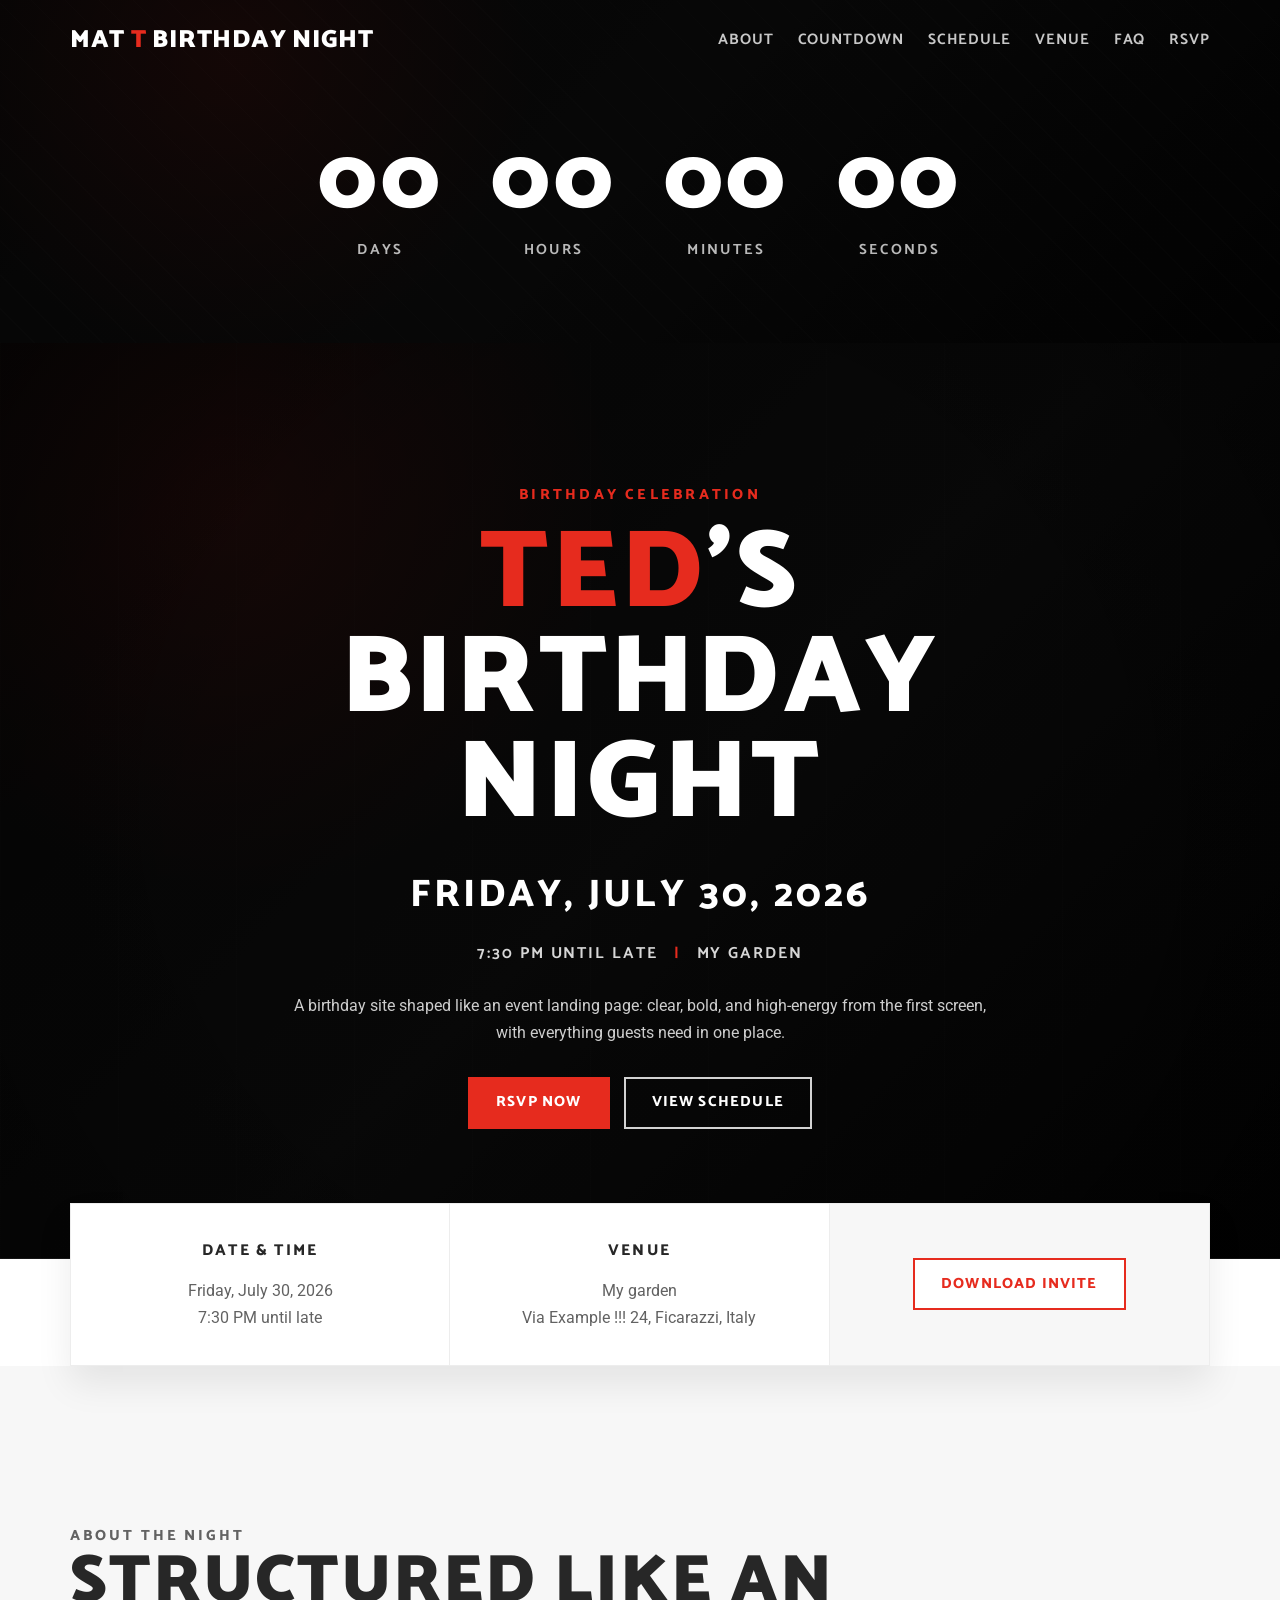
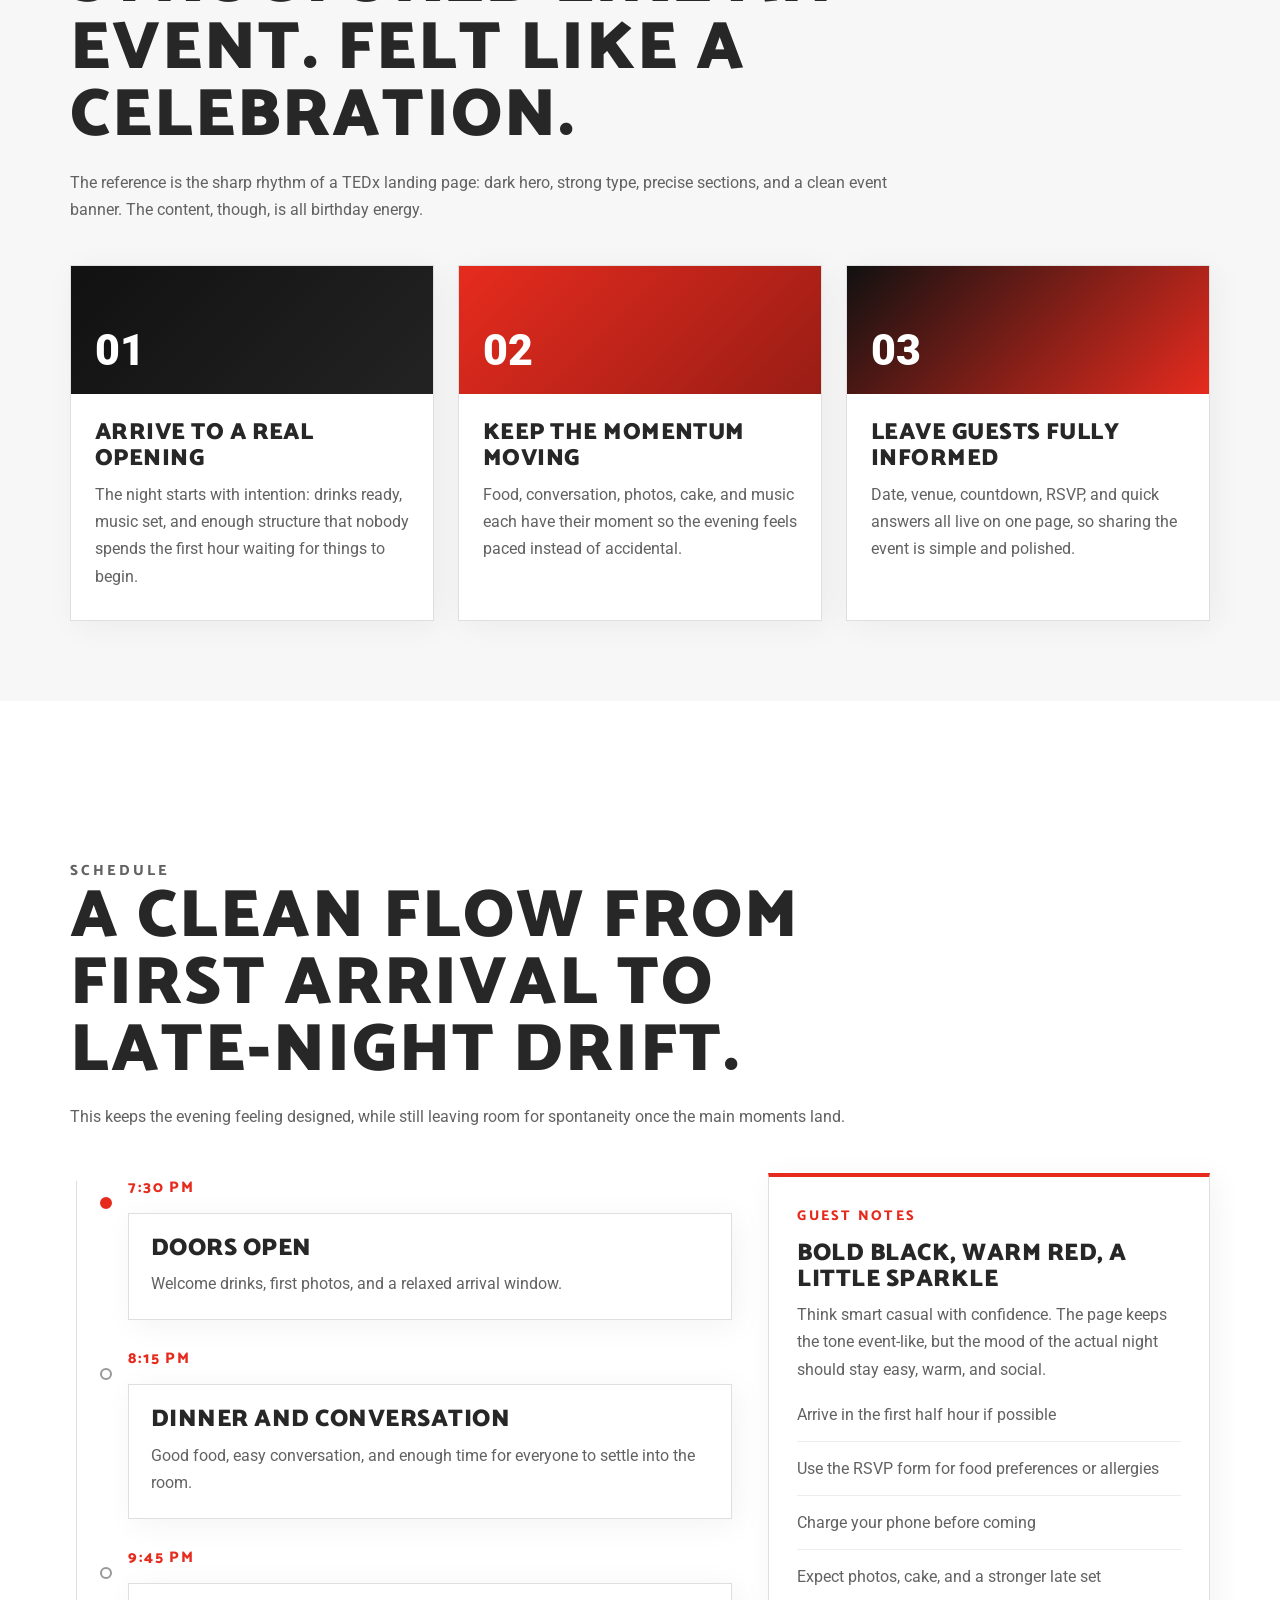
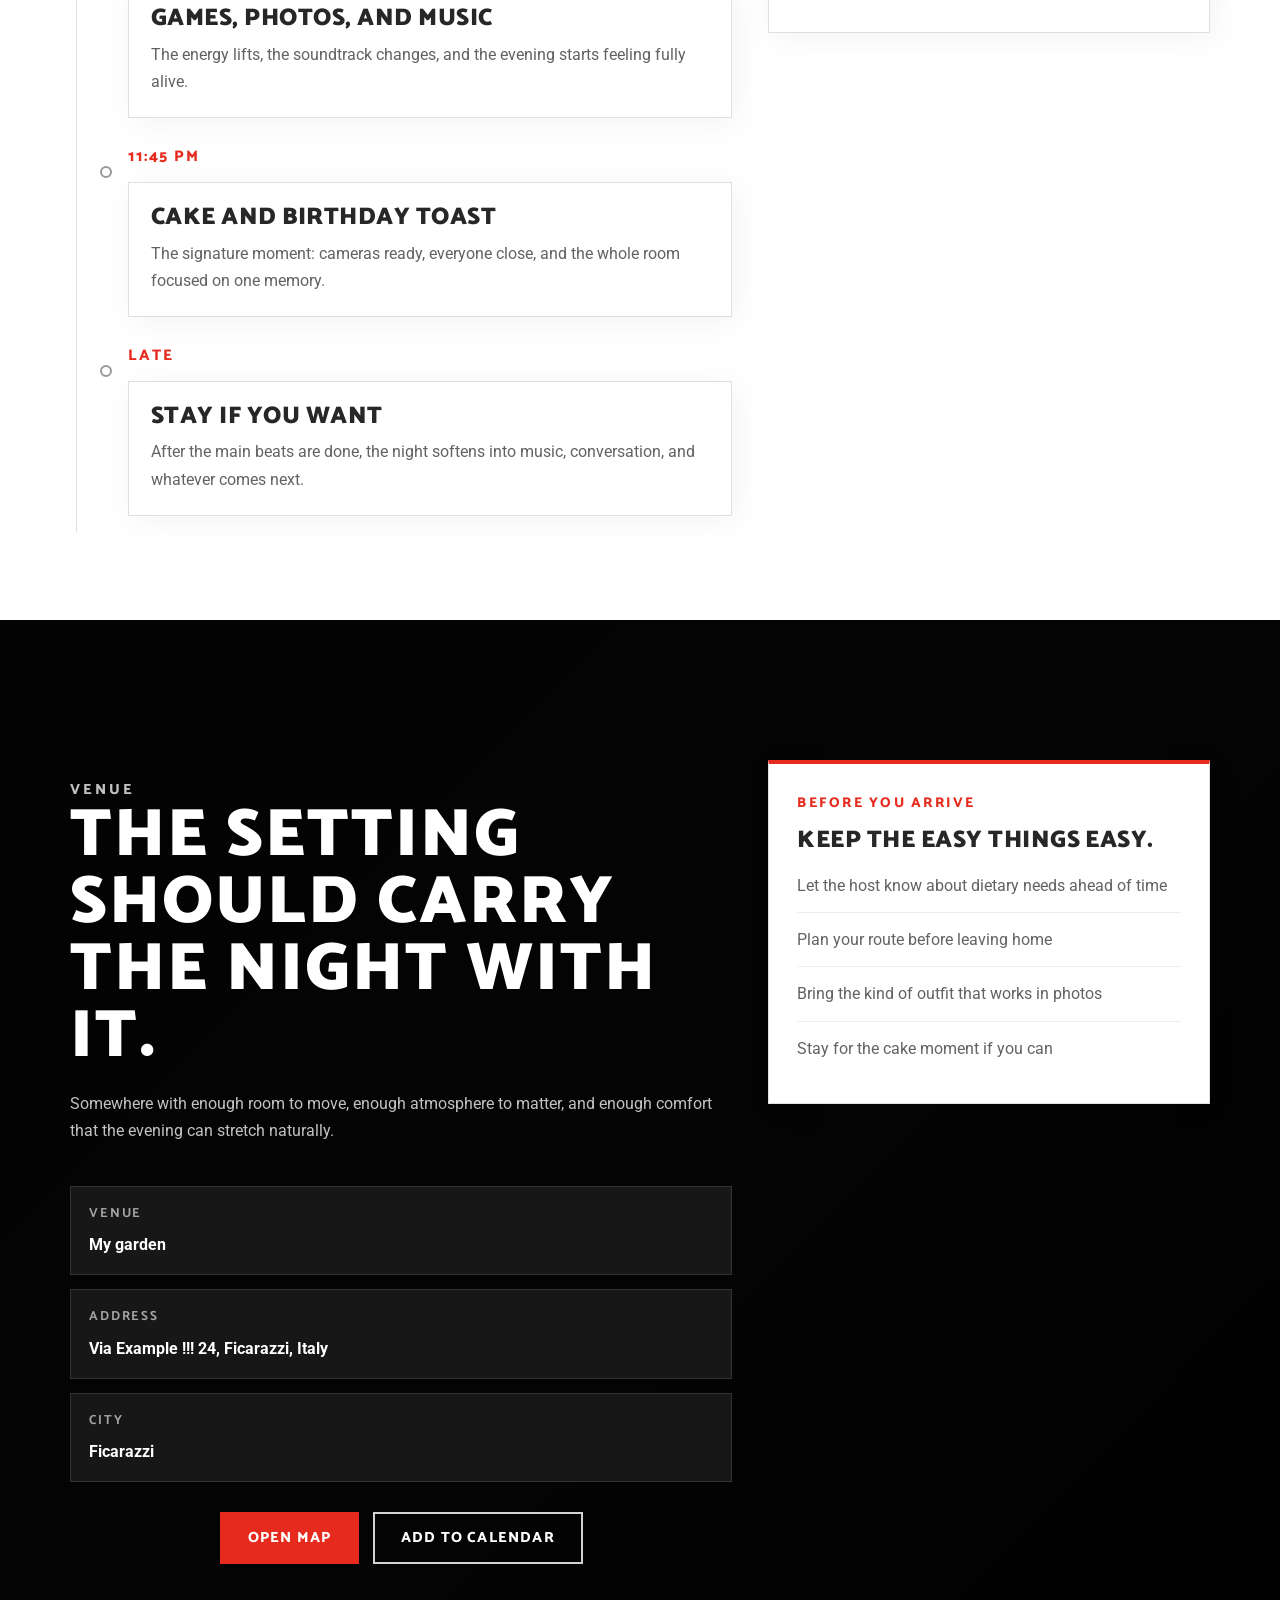
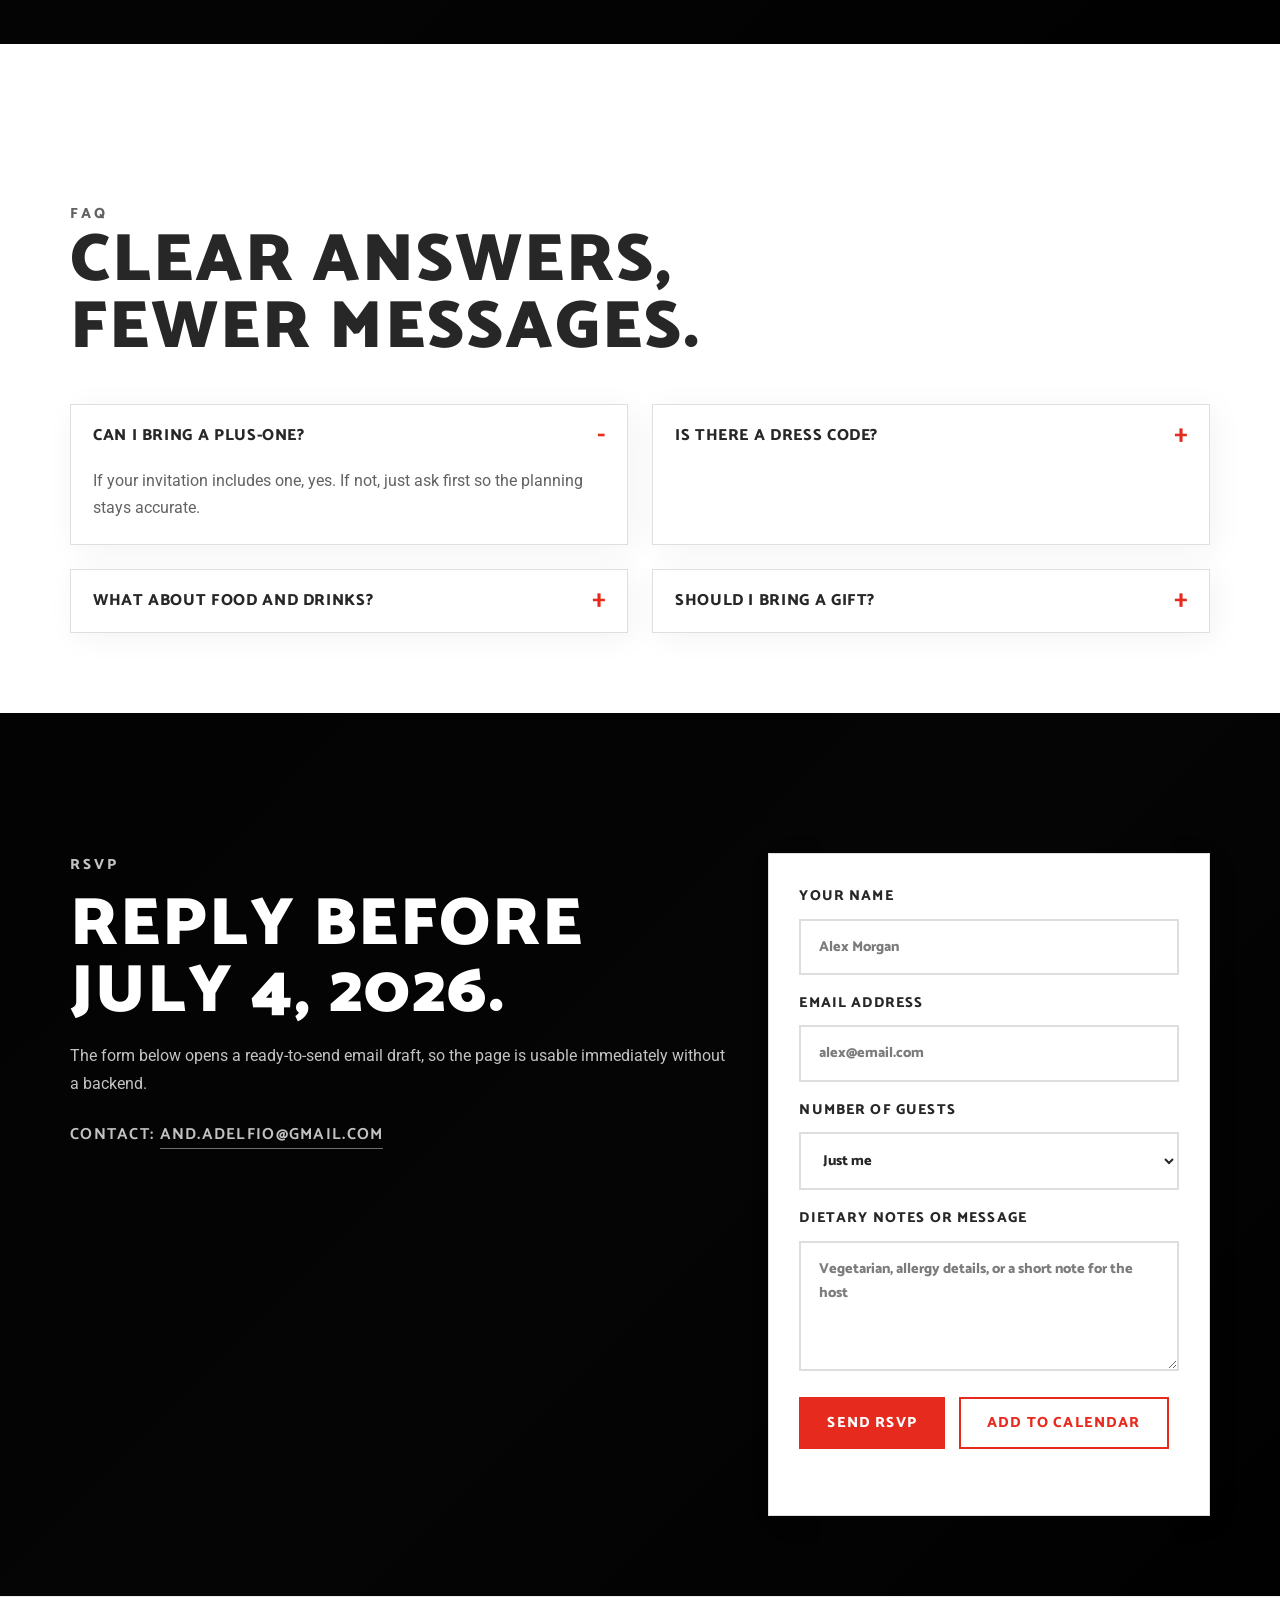
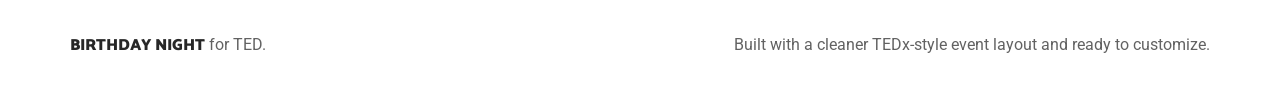
==== index.html @ 17749391 "first commit" ====
<!DOCTYPE html>
<html lang="en">
  <head>
    <meta charset="UTF-8" />
    <meta name="viewport" content="width=device-width, initial-scale=1.0" />
    <title>Birthday Night</title>
    <script>
      document.documentElement.classList.add("has-js");
    </script>
    <link rel="preconnect" href="https://fonts.googleapis.com" />
    <link rel="preconnect" href="https://fonts.gstatic.com" crossorigin />
    <link
      href="https://fonts.googleapis.com/css2?family=Roboto:wght@300;400;500;700&amp;family=Catamaran:wght@400;700;800;900&amp;display=swap"
      rel="stylesheet"
    />
    <link rel="stylesheet" href="styles.css" />
  </head>
  <body>
    <header class="site-header">
      <div class="container nav-shell">
        <a class="brand" href="#top" aria-label="Go to top">
          <span class="brand-wordmark">
            MAT
            <span class="brand-accent" data-host-initial>TED</span>
            <span data-event-name>Birthday</span>
          </span>
        </a>

        <button
          class="nav-toggle"
          type="button"
          aria-expanded="false"
          aria-controls="site-nav"
          aria-label="Toggle navigation"
        >
          <span></span>
          <span></span>
          <span></span>
        </button>

        <nav class="site-nav" id="site-nav">
          <a href="#story">About</a>
          <a href="#countdown">Countdown</a>
          <a href="#schedule">Schedule</a>
          <a href="#venue">Venue</a>
          <a href="#faq">FAQ</a>
          <a href="#rsvp">RSVP</a>
        </nav>
      </div>
    </header>

    <main id="top">

      <section class="countdown-section" id="countdown">
        <div class="container countdown-inner">
          <div class="countdown-grid reveal" aria-label="Time until the event">
            <div class="count-segment">
              <span id="days">00</span>
              <small>Days</small>
            </div>
            <div class="count-segment">
              <span id="hours">00</span>
              <small>Hours</small>
            </div>
            <div class="count-segment">
              <span id="minutes">00</span>
              <small>Minutes</small>
            </div>
            <div class="count-segment">
              <span id="seconds">00</span>
              <small>Seconds</small>
            </div>
          </div>
          <!-- <div class="section-heading section-heading-center reveal">
            <p class="section-kicker">Countdown</p>
            <h2>The night gets closer every second.</h2>
            <p>
              Save it, plan it, and show up ready for the strongest moment of
              the summer.
            </p>
          </div> -->

        </div>
      </section>

      <section class="hero">
        <div class="container hero-inner">
          <div class="hero-copy reveal">
            <p class="hero-kicker">Birthday Celebration</p>
            <h1>
              <span class="hero-accent" data-host-name>Matteo</span>'s
              <span data-event-name>Birthday Night</span>
            </h1>
            <p class="hero-date" data-display-date>Saturday, July 30, 2026</p>
            <p class="hero-venue">
              <span data-display-time>7:30 PM until late</span>
              <span class="hero-separator">|</span>
              <span data-venue-name>Ficarazzi</span>
            </p>
            <p class="hero-lead">
              A birthday site shaped like an event landing page: clear, bold,
              and high-energy from the first screen, with everything guests need
              in one place.
            </p>

            <div class="hero-actions">
              <a class="button button-primary" href="#rsvp">RSVP now</a>
              <a class="button button-dark-outline" href="#schedule">
                View schedule
              </a>
            </div>
          </div>
        </div>
      </section>

      <section class="event-banner">
        <div class="container event-banner-grid">
          <article class="banner-block reveal">
            <span class="banner-label">Date &amp; Time</span>
            <p>
              <span data-display-date>Friday, July 30, 2026</span><br />
              <span data-display-time>7:30 PM until late</span>
            </p>
          </article>

          <article class="banner-block reveal">
            <span class="banner-label">Venue</span>
            <p>
              <span data-venue-name>Ficarazzi</span><br />
              <span data-address>Via Example 24, Rome, Italy</span>
            </p>
          </article>

          <div class="banner-block banner-action reveal">
            <button class="button button-outline" type="button" data-download-ics>
              Download invite
            </button>
          </div>
        </div>
      </section>

      <section class="section section-light" id="story">
        <div class="container">
          <div class="section-heading reveal">
            <p class="section-kicker">About the night</p>
            <h2>Structured like an event. Felt like a celebration.</h2>
            <p>
              The reference is the sharp rhythm of a TEDx landing page: dark
              hero, strong type, precise sections, and a clean event banner. The
              content, though, is all birthday energy.
            </p>
          </div>

          <div class="feature-grid">
            <article class="feature-box reveal">
              <div class="feature-top">
                <span>01</span>
              </div>
              <div class="feature-body">
                <h3>Arrive to a real opening</h3>
                <p>
                  The night starts with intention: drinks ready, music set, and
                  enough structure that nobody spends the first hour waiting for
                  things to begin.
                </p>
              </div>
            </article>

            <article class="feature-box reveal">
              <div class="feature-top">
                <span>02</span>
              </div>
              <div class="feature-body">
                <h3>Keep the momentum moving</h3>
                <p>
                  Food, conversation, photos, cake, and music each have their
                  moment so the evening feels paced instead of accidental.
                </p>
              </div>
            </article>

            <article class="feature-box reveal">
              <div class="feature-top">
                <span>03</span>
              </div>
              <div class="feature-body">
                <h3>Leave guests fully informed</h3>
                <p>
                  Date, venue, countdown, RSVP, and quick answers all live on
                  one page, so sharing the event is simple and polished.
                </p>
              </div>
            </article>
          </div>
        </div>
      </section>

      <section class="section section-white" id="schedule">
        <div class="container">
          <div class="section-heading reveal">
            <p class="section-kicker">Schedule</p>
            <h2>A clean flow from first arrival to late-night drift.</h2>
            <p>
              This keeps the evening feeling designed, while still leaving room
              for spontaneity once the main moments land.
            </p>
          </div>

          <div class="schedule-layout">
            <div class="timeline">
              <article class="timeline-item reveal highlight">
                <span class="timeline-time">7:30 PM</span>
                <div class="timeline-content">
                  <h3>Doors open</h3>
                  <p>Welcome drinks, first photos, and a relaxed arrival window.</p>
                </div>
              </article>

              <article class="timeline-item reveal">
                <span class="timeline-time">8:15 PM</span>
                <div class="timeline-content">
                  <h3>Dinner and conversation</h3>
                  <p>
                    Good food, easy conversation, and enough time for everyone
                    to settle into the room.
                  </p>
                </div>
              </article>

              <article class="timeline-item reveal">
                <span class="timeline-time">9:45 PM</span>
                <div class="timeline-content">
                  <h3>Games, photos, and music</h3>
                  <p>
                    The energy lifts, the soundtrack changes, and the evening
                    starts feeling fully alive.
                  </p>
                </div>
              </article>

              <article class="timeline-item reveal">
                <span class="timeline-time">11:45 PM</span>
                <div class="timeline-content">
                  <h3>Cake and birthday toast</h3>
                  <p>
                    The signature moment: cameras ready, everyone close, and the
                    whole room focused on one memory.
                  </p>
                </div>
              </article>

              <article class="timeline-item reveal">
                <span class="timeline-time">Late</span>
                <div class="timeline-content">
                  <h3>Stay if you want</h3>
                  <p>
                    After the main beats are done, the night softens into music,
                    conversation, and whatever comes next.
                  </p>
                </div>
              </article>
            </div>

            <aside class="side-panel reveal">
              <span class="side-label">Guest notes</span>
              <h3 data-theme-label>Bold black, warm red, a little sparkle</h3>
              <p>
                Think smart casual with confidence. The page keeps the tone
                event-like, but the mood of the actual night should stay easy,
                warm, and social.
              </p>
              <ul class="list-check">
                <li>Arrive in the first half hour if possible</li>
                <li>Use the RSVP form for food preferences or allergies</li>
                <li>Charge your phone before coming</li>
                <li>Expect photos, cake, and a stronger late set</li>
              </ul>
            </aside>
          </div>
        </div>
      </section>

      <section class="section venue-section" id="venue">
        <div class="container venue-layout">
          <div class="venue-copy reveal">
            <div class="section-heading">
              <p class="section-kicker">Venue</p>
              <h2>The setting should carry the night with it.</h2>
              <p>
                Somewhere with enough room to move, enough atmosphere to matter,
                and enough comfort that the evening can stretch naturally.
              </p>
            </div>

            <div class="venue-meta">
              <article>
                <span>Venue</span>
                <strong data-venue-name>The Loft Garden</strong>
              </article>
              <article>
                <span>Address</span>
                <strong data-address>Via Example 24, Rome, Italy</strong>
              </article>
              <article>
                <span>City</span>
                <strong data-city-label>Rome</strong>
              </article>
            </div>

            <div class="hero-actions">
              <a class="button button-primary" href="#" data-map-link>Open map</a>
              <button class="button button-dark-outline" type="button" data-download-ics>
                Add to calendar
              </button>
            </div>
          </div>

          <aside class="venue-panel reveal">
            <span class="side-label">Before you arrive</span>
            <h3>Keep the easy things easy.</h3>
            <ul class="list-check">
              <li>Let the host know about dietary needs ahead of time</li>
              <li>Plan your route before leaving home</li>
              <li>Bring the kind of outfit that works in photos</li>
              <li>Stay for the cake moment if you can</li>
            </ul>
          </aside>
        </div>
      </section>

      <section class="section section-white" id="faq">
        <div class="container">
          <div class="section-heading reveal">
            <p class="section-kicker">FAQ</p>
            <h2>Clear answers, fewer messages.</h2>
          </div>

          <div class="faq-grid">
            <details class="faq-card reveal" open>
              <summary>Can I bring a plus-one?</summary>
              <p>
                If your invitation includes one, yes. If not, just ask first so
                the planning stays accurate.
              </p>
            </details>

            <details class="faq-card reveal">
              <summary>Is there a dress code?</summary>
              <p>
                Smart casual with some intent. Black, red, metallic details, or
                anything clean and party-ready fits the mood.
              </p>
            </details>

            <details class="faq-card reveal">
              <summary>What about food and drinks?</summary>
              <p>
                There will be food, drinks, and non-alcoholic options. Use the
                RSVP note field for allergies or preferences.
              </p>
            </details>

            <details class="faq-card reveal">
              <summary>Should I bring a gift?</summary>
              <p>
                Presence matters more than presents. If you want to bring
                something, keep it thoughtful and simple.
              </p>
            </details>
          </div>
        </div>
      </section>

      <section class="rsvp-section" id="rsvp">
        <div class="container rsvp-layout">
          <div class="rsvp-copy reveal">
            <p class="section-kicker">RSVP</p>
            <h2>Reply before <span data-rsvp-deadline>July 4, 2026</span>.</h2>
            <p>
              The form below opens a ready-to-send email draft, so the page is
              usable immediately without a backend.
            </p>
            <p class="rsvp-contact">
              Contact:
              <a href="#" data-contact-link data-contact-email>and.adelfio@gmail.com</a>
            </p>
          </div>

          <form class="rsvp-form reveal" id="rsvp-form">
            <label>
              Your name
              <input type="text" name="name" placeholder="Alex Morgan" required />
            </label>

            <label>
              Email address
              <input
                type="email"
                name="email"
                placeholder="alex@email.com"
                required
              />
            </label>

            <label>
              Number of guests
              <select name="guests" required>
                <option value="1">Just me</option>
                <option value="2">Me + 1</option>
                <option value="3">Me + 2</option>
              </select>
            </label>

            <label>
              Dietary notes or message
              <textarea
                name="notes"
                rows="4"
                placeholder="Vegetarian, allergy details, or a short note for the host"
              ></textarea>
            </label>

            <div class="form-actions">
              <button class="button button-primary" type="submit">
                Send RSVP
              </button>
              <button class="button button-outline" type="button" data-download-ics>
                Add to calendar
              </button>
            </div>

            <p class="form-status" id="form-status" aria-live="polite"></p>
          </form>
        </div>
      </section>
    </main>

    <footer class="site-footer">
      <div class="container footer-inner">
        <p>
          <strong data-event-name>Birthday Night</strong> for
          <span data-host-name>Matteo</span>.
        </p>
        <p>Built with a cleaner TEDx-style event layout and ready to customize.</p>
      </div>
    </footer>

    <script src="script.js"></script>
  </body>
</html>
---- styles.css ----
:root {
  --accent: #e62b1e;
  --black: #0f0f0f;
  --black-soft: #1b1b1b;
  --white: #ffffff;
  --off-white: #f7f7f7;
  --text: #272727;
  --muted: #626262;
  --border: #dfdfdf;
  --shadow: 5px 5px 30px rgba(0, 0, 0, 0.05);
  --container: min(1140px, calc(100vw - 32px));
  --hero-bg-image: none;
  --hero-bg-position: center center;
  --countdown-bg-image: none;
  --countdown-bg-position: center center;
  --venue-bg-image: none;
  --venue-bg-position: center center;
}

*,
*::before,
*::after {
  box-sizing: border-box;
}

html {
  scroll-behavior: smooth;
}

body {
  margin: 0;
  min-height: 100vh;
  color: var(--text);
  font-family: "Roboto", sans-serif;
  font-size: 16px;
  line-height: 1.7;
  background: var(--white);
}

body.nav-open {
  overflow: hidden;
}

a {
  color: inherit;
  text-decoration: none;
}

button,
input,
select,
textarea {
  font: inherit;
}

img {
  display: block;
  max-width: 100%;
}

.container {
  width: var(--container);
  margin: 0 auto;
}

.site-header {
  position: fixed;
  top: 0;
  left: 0;
  width: 100%;
  z-index: 30;
  transition:
    background-color 180ms ease,
    border-color 180ms ease;
  border-bottom: 1px solid transparent;
}

.site-header.is-scrolled {
  background: rgba(0, 0, 0, 0.94);
  border-bottom-color: rgba(255, 255, 255, 0.12);
}

.nav-shell {
  display: flex;
  align-items: center;
  justify-content: space-between;
  min-height: 80px;
  gap: 24px;
}

.brand {
  display: inline-flex;
  flex-direction: column;
  gap: 2px;
}

.brand-wordmark,
.site-nav a,
.hero-kicker,
.hero-date,
.hero-venue,
.button,
.section-kicker,
.section-heading h2,
.feature-body h3,
.timeline-time,
.timeline-content h3,
.side-label,
.side-panel h3,
.venue-panel h3,
.faq-card summary,
.rsvp-copy h2,
.rsvp-form label,
.footer-inner strong {
  font-family: "Catamaran", sans-serif;
}

.brand-wordmark {
  color: var(--white);
  font-size: 1.55rem;
  font-weight: 900;
  letter-spacing: 0.03em;
  line-height: 1;
  text-transform: uppercase;
}

.brand-accent {
  color: var(--accent);
}

.brand small {
  color: rgba(255, 255, 255, 0.72);
  font-size: 0.8rem;
  letter-spacing: 0.2em;
  text-transform: uppercase;
}

.site-nav {
  display: flex;
  align-items: center;
  gap: 24px;
}

.site-nav a {
  color: rgba(255, 255, 255, 0.78);
  font-size: 0.95rem;
  font-weight: 700;
  letter-spacing: 0.06em;
  text-transform: uppercase;
  transition: color 180ms ease;
}

.site-nav a:hover,
.site-nav a:focus-visible {
  color: var(--white);
}

.nav-toggle {
  display: none;
  width: 46px;
  height: 46px;
  padding: 0;
  border: 1px solid rgba(255, 255, 255, 0.28);
  background: transparent;
  cursor: pointer;
}

.nav-toggle span {
  display: block;
  width: 20px;
  height: 2px;
  margin: 4px auto;
  background: var(--white);
  transition:
    transform 180ms ease,
    opacity 180ms ease;
}

.hero {
  position: relative;
  min-height: 100vh;
  display: flex;
  align-items: center;
  overflow: hidden;
  padding: 140px 0 130px;
  color: var(--white);
  background-image:
    linear-gradient(rgba(0, 0, 0, 0.72), rgba(0, 0, 0, 0.72)),
    var(--hero-bg-image),
    radial-gradient(circle at 18% 18%, rgba(230, 43, 30, 0.26), transparent 30%),
    linear-gradient(135deg, #0f0f0f 0%, #1b1b1b 52%, #050505 100%);
  background-position:
    center center,
    var(--hero-bg-position),
    center center,
    center center;
  background-repeat: no-repeat;
  background-size: cover, cover, auto, auto;
}

.hero::before {
  content: "";
  position: absolute;
  inset: 0;
  background-image:
    repeating-linear-gradient(
      90deg,
      rgba(255, 255, 255, 0.05) 0,
      rgba(255, 255, 255, 0.05) 1px,
      transparent 1px,
      transparent 118px
    );
  opacity: 0.12;
}

.hero::after {
  content: "";
  position: absolute;
  inset: 0;
  background: radial-gradient(circle at center, transparent 0%, transparent 52%, rgba(0, 0, 0, 0.34) 100%);
}

.hero-inner {
  position: relative;
  z-index: 1;
  width: 100%;
}

.hero-copy {
  max-width: 860px;
  margin: 0 auto;
  text-align: center;
}

.hero-kicker {
  margin: 0 0 16px;
  color: var(--accent);
  font-size: 0.92rem;
  font-weight: 800;
  letter-spacing: 0.22em;
  text-transform: uppercase;
}

.hero-copy h1 {
  margin: 0;
  font-family: "Catamaran", sans-serif;
  font-size: clamp(3.8rem, 11vw, 6.9rem);
  font-weight: 900;
  letter-spacing: 0.03em;
  line-height: 0.95;
  text-transform: uppercase;
}

.hero-accent {
  color: var(--accent);
}

.hero-date {
  margin: 24px 0 0;
  color: var(--white);
  font-size: clamp(1.65rem, 4vw, 2.4rem);
  font-weight: 800;
  letter-spacing: 0.08em;
  text-transform: uppercase;
}

.hero-venue {
  margin: 12px 0 0;
  color: rgba(255, 255, 255, 0.84);
  font-size: 1rem;
  font-weight: 700;
  letter-spacing: 0.12em;
  text-transform: uppercase;
}

.hero-separator {
  display: inline-block;
  margin: 0 10px;
  color: var(--accent);
}

.hero-lead {
  max-width: 720px;
  margin: 24px auto 0;
  color: rgba(255, 255, 255, 0.8);
  font-size: 1.02rem;
}

.hero-actions,
.form-actions {
  display: flex;
  flex-wrap: wrap;
  gap: 14px;
  margin-top: 30px;
}

.hero-actions {
  justify-content: center;
}

.button {
  display: inline-flex;
  align-items: center;
  justify-content: center;
  min-height: 52px;
  padding: 0 26px;
  border: 2px solid transparent;
  border-radius: 0;
  font-size: 0.92rem;
  font-weight: 800;
  letter-spacing: 0.08em;
  text-transform: uppercase;
  transition:
    background-color 180ms ease,
    border-color 180ms ease,
    color 180ms ease,
    transform 180ms ease;
  cursor: pointer;
}

.button:hover,
.button:focus-visible {
  transform: translateY(-2px);
}

.button-primary {
  background: var(--accent);
  border-color: var(--accent);
  color: var(--white);
}

.button-primary:hover,
.button-primary:focus-visible {
  background: #c62218;
  border-color: #c62218;
}

.button-outline {
  background: var(--white);
  border-color: var(--accent);
  color: var(--accent);
}

.button-outline:hover,
.button-outline:focus-visible {
  background: var(--accent);
  color: var(--white);
}

.button-dark-outline {
  background: transparent;
  border-color: rgba(255, 255, 255, 0.82);
  color: var(--white);
}

.button-dark-outline:hover,
.button-dark-outline:focus-visible {
  background: var(--white);
  border-color: var(--white);
  color: var(--black);
}

.hero-meta {
  display: flex;
  justify-content: center;
  flex-wrap: wrap;
  gap: 12px;
  margin-top: 24px;
}

.hero-meta span {
  padding: 10px 16px;
  border: 1px solid rgba(255, 255, 255, 0.22);
  background: #111111;
  color: rgba(255, 255, 255, 0.84);
  font-family: "Catamaran", sans-serif;
  font-size: 0.88rem;
  font-weight: 700;
  letter-spacing: 0.08em;
  text-transform: uppercase;
}

.event-banner {
  position: relative;
  z-index: 2;
  margin-top: -56px;
}

.event-banner-grid {
  display: grid;
  grid-template-columns: repeat(3, minmax(0, 1fr));
  background: var(--white);
  border: 1px solid #ededed;
  box-shadow: 0 18px 34px rgba(0, 0, 0, 0.08);
}

.banner-block {
  padding: 34px 28px;
  text-align: center;
  border-right: 1px solid #ededed;
}

.banner-block:last-child {
  border-right: 0;
}

.banner-label {
  display: block;
  margin-bottom: 12px;
  color: var(--text);
  font-family: "Catamaran", sans-serif;
  font-size: 0.98rem;
  font-weight: 800;
  letter-spacing: 0.14em;
  text-transform: uppercase;
}

.banner-block p {
  margin: 0;
  color: var(--muted);
}

.banner-action {
  display: flex;
  align-items: center;
  justify-content: center;
  background: var(--off-white);
}

.section,
.countdown-section,
.rsvp-section {
  padding: 140px 0 80px;
}

.section-light {
  background:
    linear-gradient(var(--off-white), var(--off-white)),
    repeating-linear-gradient(
      -45deg,
      rgba(0, 0, 0, 0.02) 0,
      rgba(0, 0, 0, 0.02) 2px,
      transparent 2px,
      transparent 18px
    );
  background-blend-mode: normal;
}

.section-white {
  background: var(--white);
}

.section-heading {
  max-width: 820px;
  margin-bottom: 42px;
}

.section-heading-center {
  margin-left: auto;
  margin-right: auto;
  text-align: center;
}

.section-kicker {
  margin: 0 0 14px;
  color: var(--accent);
  font-size: 0.92rem;
  font-weight: 800;
  letter-spacing: 0.2em;
  text-transform: uppercase;
}

.section-heading h2,
.rsvp-copy h2 {
  margin: 0;
  font-size: clamp(2.7rem, 6vw, 4.2rem);
  font-weight: 900;
  letter-spacing: 0.03em;
  line-height: 1;
  text-transform: uppercase;
}

.section-heading p {
  margin: 18px 0 0;
  color: var(--muted);
}

.feature-grid,
.faq-grid {
  display: grid;
  grid-template-columns: repeat(3, minmax(0, 1fr));
  gap: 24px;
}

.feature-box,
.timeline-content,
.side-panel,
.venue-panel,
.faq-card,
.rsvp-form {
  background: var(--white);
  border: 1px solid var(--border);
  box-shadow: var(--shadow);
}

.feature-top {
  min-height: 128px;
  display: flex;
  align-items: flex-end;
  padding: 22px 24px;
  background: linear-gradient(135deg, #111111, #232323);
}

.feature-box:nth-child(2) .feature-top {
  background: linear-gradient(135deg, #e62b1e, #991d15);
}

.feature-box:nth-child(3) .feature-top {
  background: linear-gradient(135deg, #111111, #e62b1e);
}

.feature-top span {
  color: var(--white);
  font-size: 2.7rem;
  font-weight: 900;
  line-height: 1;
}

.feature-body {
  padding: 26px 24px 30px;
}

.feature-body h3 {
  margin: 0 0 10px;
  color: var(--text);
  font-size: 1.45rem;
  font-weight: 900;
  letter-spacing: 0.02em;
  line-height: 1.1;
  text-transform: uppercase;
}

.feature-body p {
  margin: 0;
  color: var(--muted);
}

.countdown-section {
  position: relative;
  overflow: hidden;
  color: var(--white);
  background-image:
    linear-gradient(rgba(0, 0, 0, 0.72), rgba(0, 0, 0, 0.72)),
    var(--countdown-bg-image),
    radial-gradient(circle at 18% 18%, rgba(230, 43, 30, 0.24), transparent 28%),
    linear-gradient(135deg, #111111 0%, #191919 48%, #050505 100%);
  background-position:
    center center,
    var(--countdown-bg-position),
    center center,
    center center;
  background-repeat: no-repeat;
  background-size: cover, cover, auto, auto;
}

.countdown-section::before {
  content: "";
  position: absolute;
  inset: 0;
  background-image:
    repeating-linear-gradient(
      45deg,
      rgba(255, 255, 255, 0.05) 0,
      rgba(255, 255, 255, 0.05) 1px,
      transparent 1px,
      transparent 24px
    );
  opacity: 0.15;
}

.countdown-inner {
  position: relative;
  z-index: 1;
}

.countdown-section .section-heading h2,
.countdown-section .section-heading p,
.rsvp-copy h2,
.rsvp-copy p,
.venue-copy .section-heading h2,
.venue-copy .section-heading p {
  color: var(--white);
}

.countdown-section .section-heading p,
.rsvp-copy p,
.venue-copy .section-heading p {
  color: rgba(255, 255, 255, 0.76);
}

.countdown-grid {
  display: flex;
  justify-content: center;
  flex-wrap: wrap;
  gap: 48px;
}

.count-segment {
  min-width: 120px;
  text-align: center;
}

.count-segment span {
  display: block;
  font-family: "Catamaran", sans-serif;
  font-size: clamp(3.2rem, 8vw, 5.4rem);
  font-weight: 900;
  letter-spacing: 0.04em;
  line-height: 1;
}

.count-segment small {
  display: block;
  margin-top: 12px;
  color: rgba(255, 255, 255, 0.72);
  font-family: "Catamaran", sans-serif;
  font-size: 0.92rem;
  font-weight: 700;
  letter-spacing: 0.16em;
  text-transform: uppercase;
}

.schedule-layout,
.venue-layout,
.rsvp-layout {
  display: grid;
  grid-template-columns: minmax(0, 1.2fr) minmax(320px, 0.8fr);
  gap: 36px;
  align-items: start;
}

.timeline {
  position: relative;
  padding-left: 30px;
}

.timeline::before {
  content: "";
  position: absolute;
  left: 6px;
  top: 8px;
  bottom: 8px;
  width: 1px;
  background: var(--border);
}

.timeline-item {
  position: relative;
  padding: 0 0 24px 28px;
}

.timeline-item::before {
  content: "";
  position: absolute;
  left: 0;
  top: 24px;
  width: 12px;
  height: 12px;
  border: 2px solid #989898;
  border-radius: 50%;
  background: var(--white);
}

.timeline-item.highlight::before {
  border-color: var(--accent);
  background: var(--accent);
}

.timeline-time {
  display: inline-block;
  margin-bottom: 12px;
  color: var(--accent);
  font-size: 0.96rem;
  font-weight: 800;
  letter-spacing: 0.12em;
  text-transform: uppercase;
}

.timeline-content {
  padding: 22px;
}

.timeline-content h3,
.side-panel h3,
.venue-panel h3 {
  margin: 0 0 8px;
  color: var(--text);
  font-size: 1.5rem;
  font-weight: 900;
  letter-spacing: 0.02em;
  line-height: 1.1;
  text-transform: uppercase;
}

.timeline-content p,
.side-panel p {
  margin: 0;
  color: var(--muted);
}

.side-panel,
.venue-panel {
  padding: 28px;
  border-top: 4px solid var(--accent);
}

.side-label {
  display: block;
  margin-bottom: 12px;
  color: var(--accent);
  font-size: 0.88rem;
  font-weight: 800;
  letter-spacing: 0.16em;
  text-transform: uppercase;
}

.list-check {
  list-style: none;
  padding: 0;
  margin: 18px 0 0;
}

.list-check li {
  padding: 13px 0;
  border-top: 1px solid #ededed;
  color: var(--muted);
}

.list-check li:first-child {
  padding-top: 0;
  border-top: 0;
}

.venue-section {
  background-image:
    linear-gradient(rgba(0, 0, 0, 0.84), rgba(0, 0, 0, 0.84)),
    var(--venue-bg-image),
    linear-gradient(135deg, #111111 0%, #1a1a1a 52%, #050505 100%);
  background-position:
    center center,
    var(--venue-bg-position),
    center center;
  background-repeat: no-repeat;
  background-size: cover, cover, auto;
}

.venue-meta {
  display: grid;
  gap: 14px;
  margin-top: 24px;
}

.venue-meta article {
  padding: 16px 18px;
  border: 1px solid rgba(255, 255, 255, 0.12);
  background: #171717;
}

.venue-meta span {
  display: block;
  margin-bottom: 6px;
  color: rgba(255, 255, 255, 0.62);
  font-family: "Catamaran", sans-serif;
  font-size: 0.82rem;
  font-weight: 700;
  letter-spacing: 0.14em;
  text-transform: uppercase;
}

.venue-meta strong {
  color: var(--white);
}

.faq-grid {
  grid-template-columns: repeat(2, minmax(0, 1fr));
}

.faq-card {
  padding: 0;
}

.faq-card summary {
  position: relative;
  padding: 20px 56px 20px 22px;
  color: var(--text);
  font-size: 1rem;
  font-weight: 800;
  letter-spacing: 0.04em;
  line-height: 1.4;
  text-transform: uppercase;
  cursor: pointer;
  list-style: none;
}

.faq-card summary::-webkit-details-marker {
  display: none;
}

.faq-card summary::after {
  content: "+";
  position: absolute;
  right: 20px;
  top: 50%;
  color: var(--accent);
  font-size: 1.6rem;
  font-weight: 700;
  transform: translateY(-50%);
}

.faq-card[open] summary::after {
  content: "-";
}

.faq-card p {
  margin: 0;
  padding: 0 22px 22px;
  color: var(--muted);
}

.rsvp-section {
  color: var(--white);
  background:
    linear-gradient(rgba(0, 0, 0, 0.82), rgba(0, 0, 0, 0.82)),
    linear-gradient(135deg, #101010 0%, #1b1b1b 52%, #050505 100%);
}

.rsvp-copy .section-kicker {
  margin-bottom: 14px;
}

.rsvp-contact {
  margin-top: 24px;
  font-family: "Catamaran", sans-serif;
  font-size: 1rem;
  font-weight: 700;
  letter-spacing: 0.08em;
  text-transform: uppercase;
}

.rsvp-contact a {
  border-bottom: 1px solid rgba(255, 255, 255, 0.42);
}

.rsvp-form {
  padding: 30px;
  color: var(--text);
}

.rsvp-form label {
  display: block;
  margin-bottom: 16px;
  color: var(--text);
  font-size: 0.9rem;
  font-weight: 800;
  letter-spacing: 0.08em;
  text-transform: uppercase;
}

.rsvp-form label:last-of-type {
  margin-bottom: 0;
}

.rsvp-form input,
.rsvp-form select,
.rsvp-form textarea {
  width: 100%;
  margin-top: 10px;
  border: 2px solid rgba(0, 0, 0, 0.13);
  border-radius: 0;
  padding: 14px 18px;
  background: var(--white);
  color: var(--text);
}

.rsvp-form input::placeholder,
.rsvp-form textarea::placeholder {
  color: #7c7c7c;
}

.rsvp-form input:focus,
.rsvp-form select:focus,
.rsvp-form textarea:focus {
  border-color: var(--accent);
  outline: 0;
}

.form-actions {
  margin-top: 18px;
}

.form-status {
  min-height: 24px;
  margin: 12px 0 0;
  color: var(--muted);
}

.site-footer {
  border-top: 1px solid #ededed;
  background: var(--white);
}

.footer-inner {
  display: flex;
  justify-content: space-between;
  gap: 24px;
  padding: 34px 0;
}

.footer-inner p {
  margin: 0;
  color: var(--muted);
}

.footer-inner strong {
  color: var(--text);
  font-weight: 900;
  text-transform: uppercase;
}

.has-js .reveal {
  opacity: 0;
  transform: translateY(20px);
  transition:
    opacity 520ms ease,
    transform 520ms ease;
}

.has-js .reveal.is-visible {
  opacity: 1;
  transform: translateY(0);
}

@media (max-width: 1040px) {
  .feature-grid {
    grid-template-columns: 1fr;
  }

  .schedule-layout,
  .venue-layout,
  .rsvp-layout,
  .faq-grid {
    grid-template-columns: 1fr;
  }
}

@media (max-width: 900px) {
  .nav-toggle {
    display: inline-block;
  }

  .site-nav {
    position: fixed;
    top: 76px;
    left: 16px;
    right: 16px;
    display: grid;
    gap: 10px;
    padding: 16px;
    background: rgba(0, 0, 0, 0.96);
    border: 1px solid rgba(255, 255, 255, 0.12);
    opacity: 0;
    pointer-events: none;
    transform: translateY(-10px);
    transition:
      opacity 180ms ease,
      transform 180ms ease;
  }

  body.nav-open .site-nav {
    opacity: 1;
    pointer-events: auto;
    transform: translateY(0);
  }

  .site-nav a {
    padding: 10px 12px;
    background: #181818;
    border: 1px solid rgba(255, 255, 255, 0.08);
  }

  body.nav-open .nav-toggle span:nth-child(1) {
    transform: translateY(6px) rotate(45deg);
  }

  body.nav-open .nav-toggle span:nth-child(2) {
    opacity: 0;
  }

  body.nav-open .nav-toggle span:nth-child(3) {
    transform: translateY(-6px) rotate(-45deg);
  }

  .event-banner-grid {
    grid-template-columns: 1fr;
  }

  .banner-block {
    border-right: 0;
    border-bottom: 1px solid #ededed;
  }

  .banner-block:last-child {
    border-bottom: 0;
  }
}

@media (max-width: 720px) {
  .section,
  .countdown-section,
  .rsvp-section {
    padding: 110px 0 70px;
  }

  .hero {
    padding: 132px 0 120px;
  }

  .hero-venue {
    line-height: 1.8;
  }

  .hero-separator {
    display: none;
  }

  .countdown-grid {
    gap: 26px;
  }

  .timeline {
    padding-left: 24px;
  }

  .timeline-item {
    padding-left: 24px;
  }

  .footer-inner {
    flex-direction: column;
  }
}

@media (max-width: 540px) {
  .container {
    width: min(100vw - 24px, var(--container));
  }

  .hero-copy h1 {
    font-size: clamp(3rem, 17vw, 4.8rem);
  }

  .hero-actions,
  .form-actions {
    flex-direction: column;
  }

  .button {
    width: 100%;
  }

  .count-segment {
    min-width: calc(50% - 13px);
  }

  .rsvp-form {
    padding: 24px;
  }
}
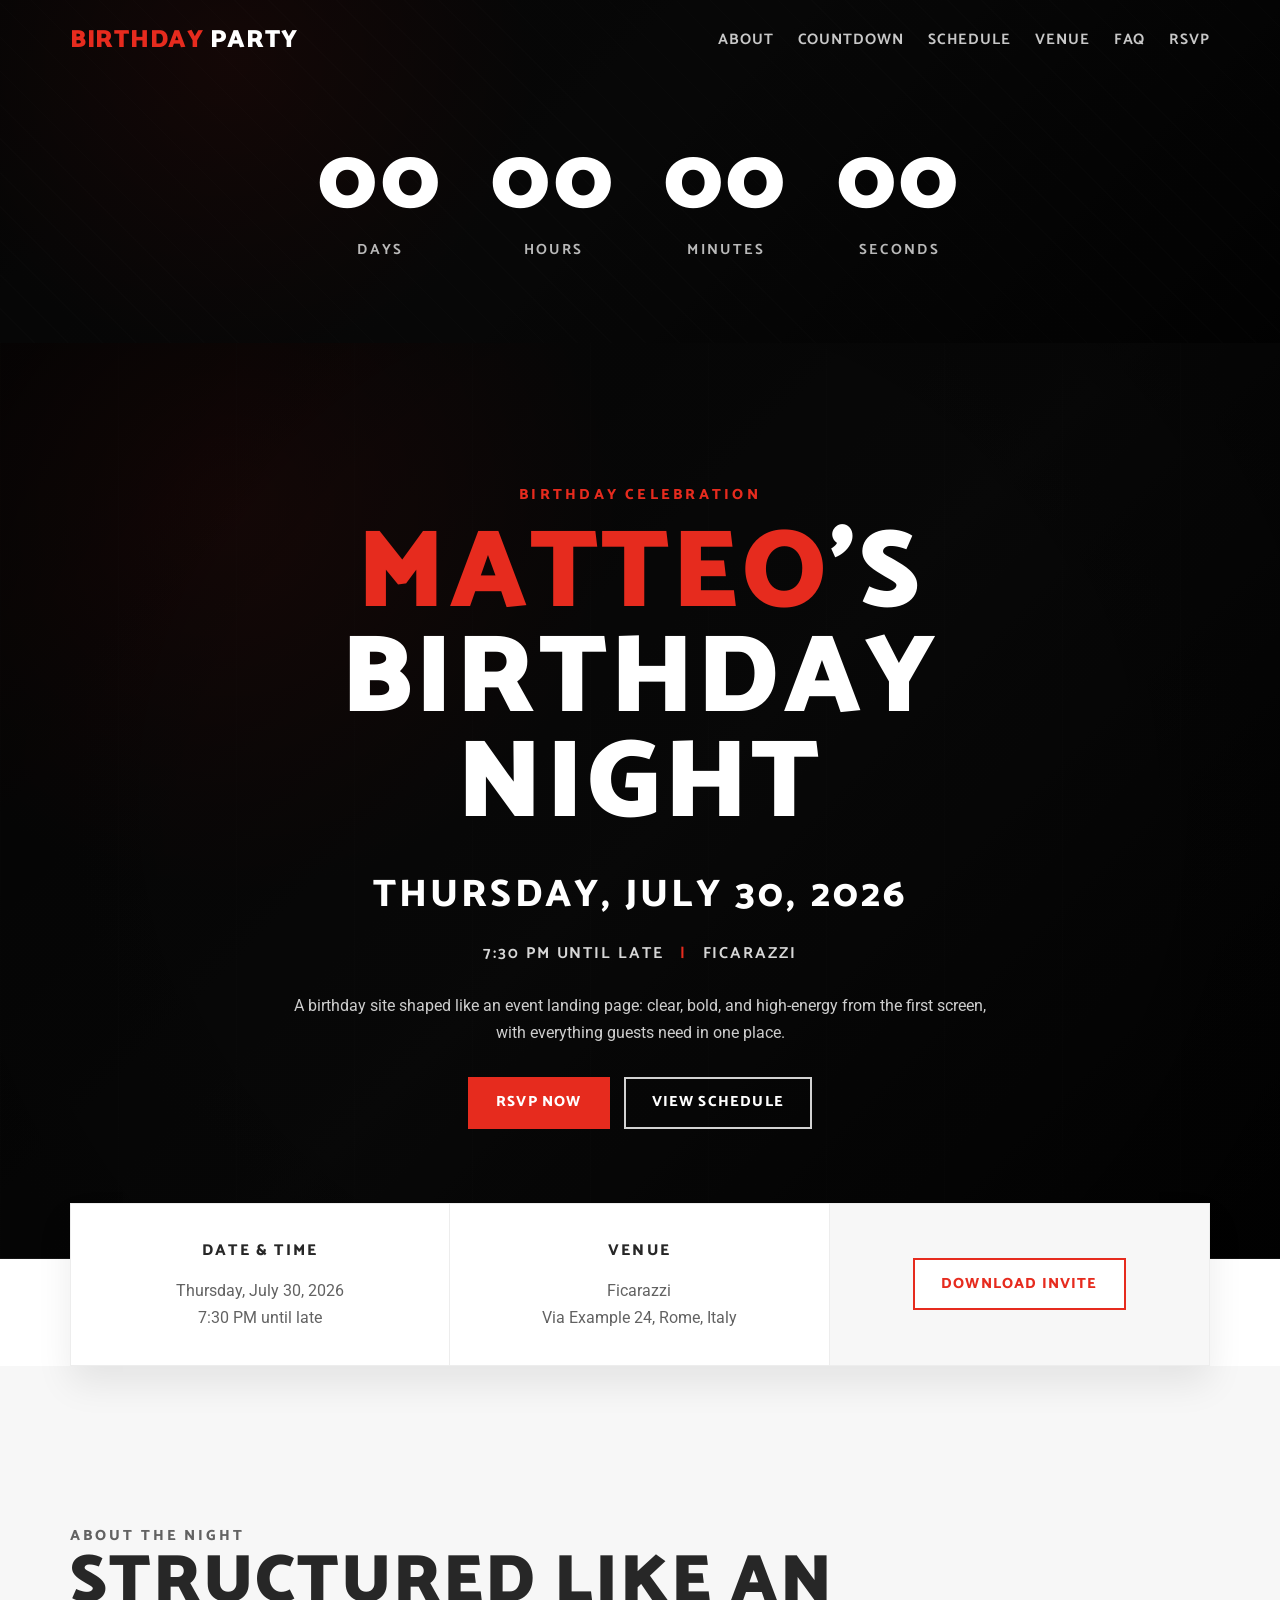
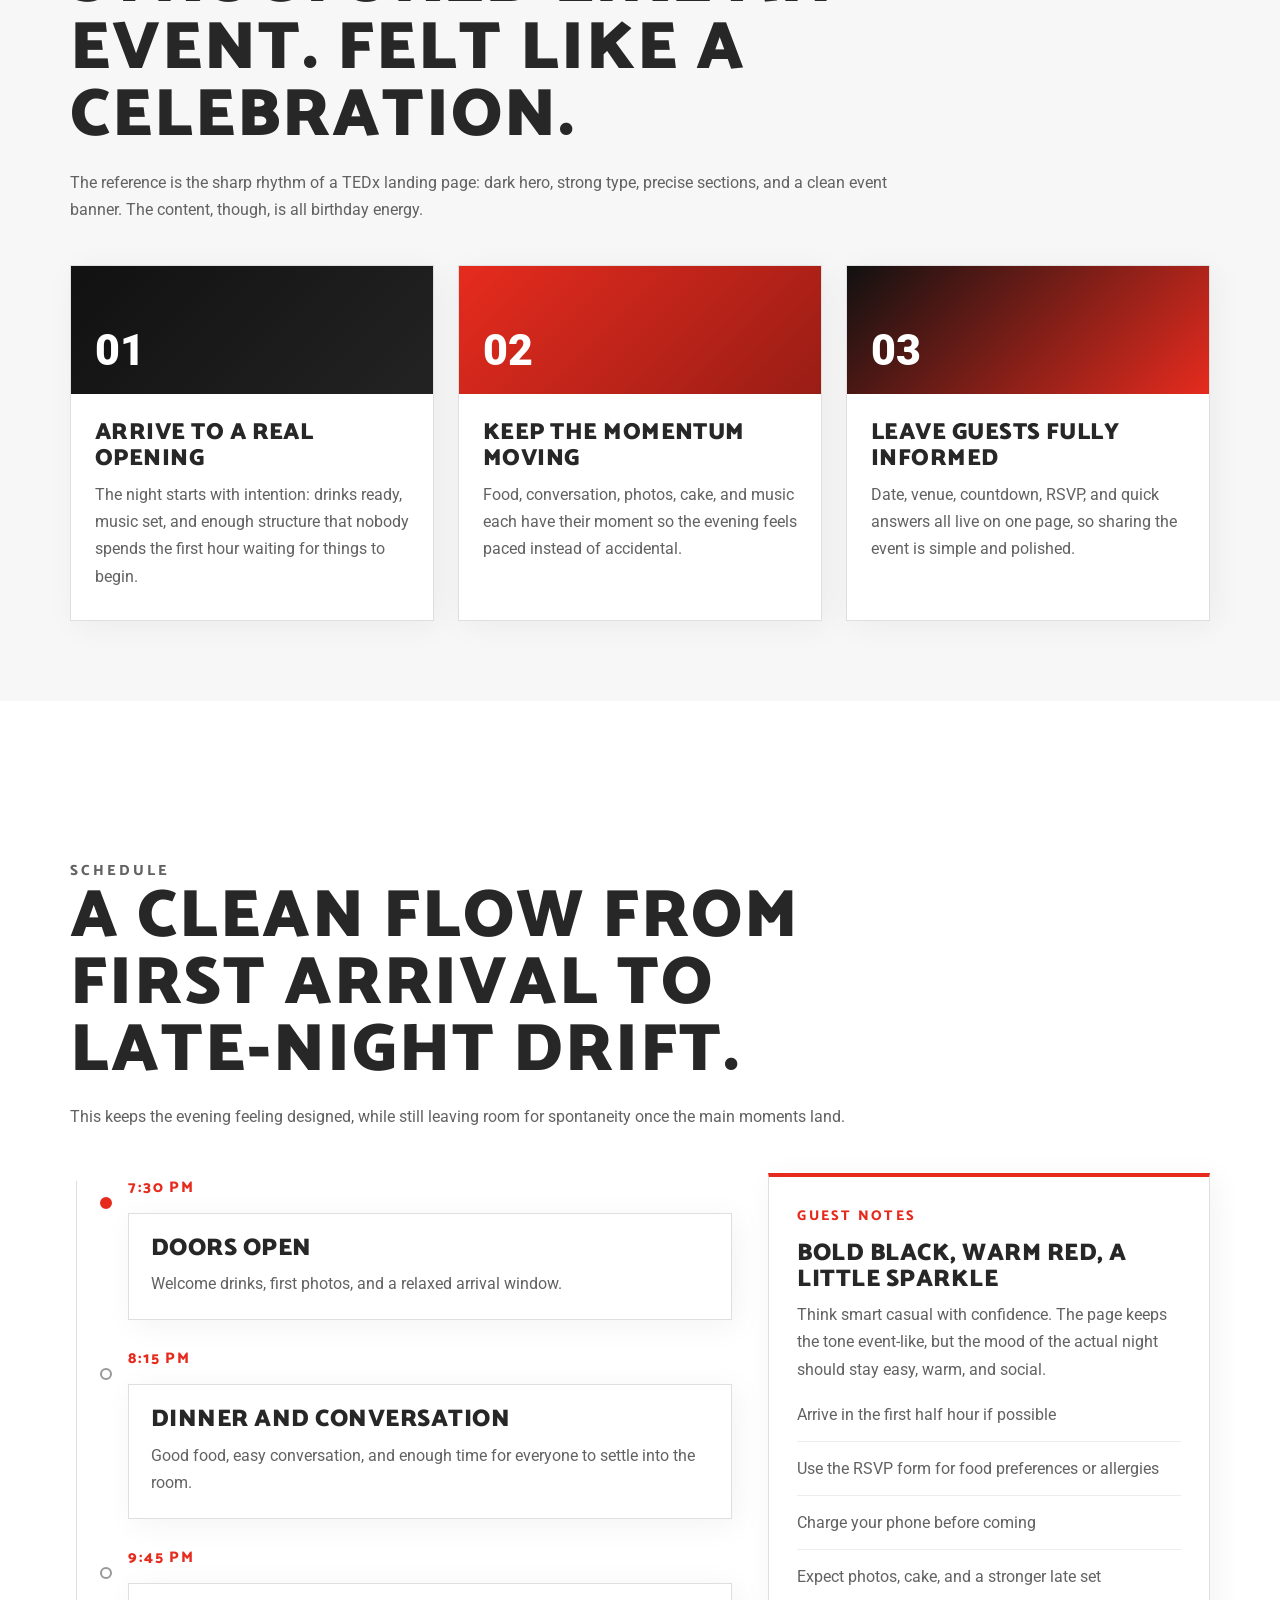
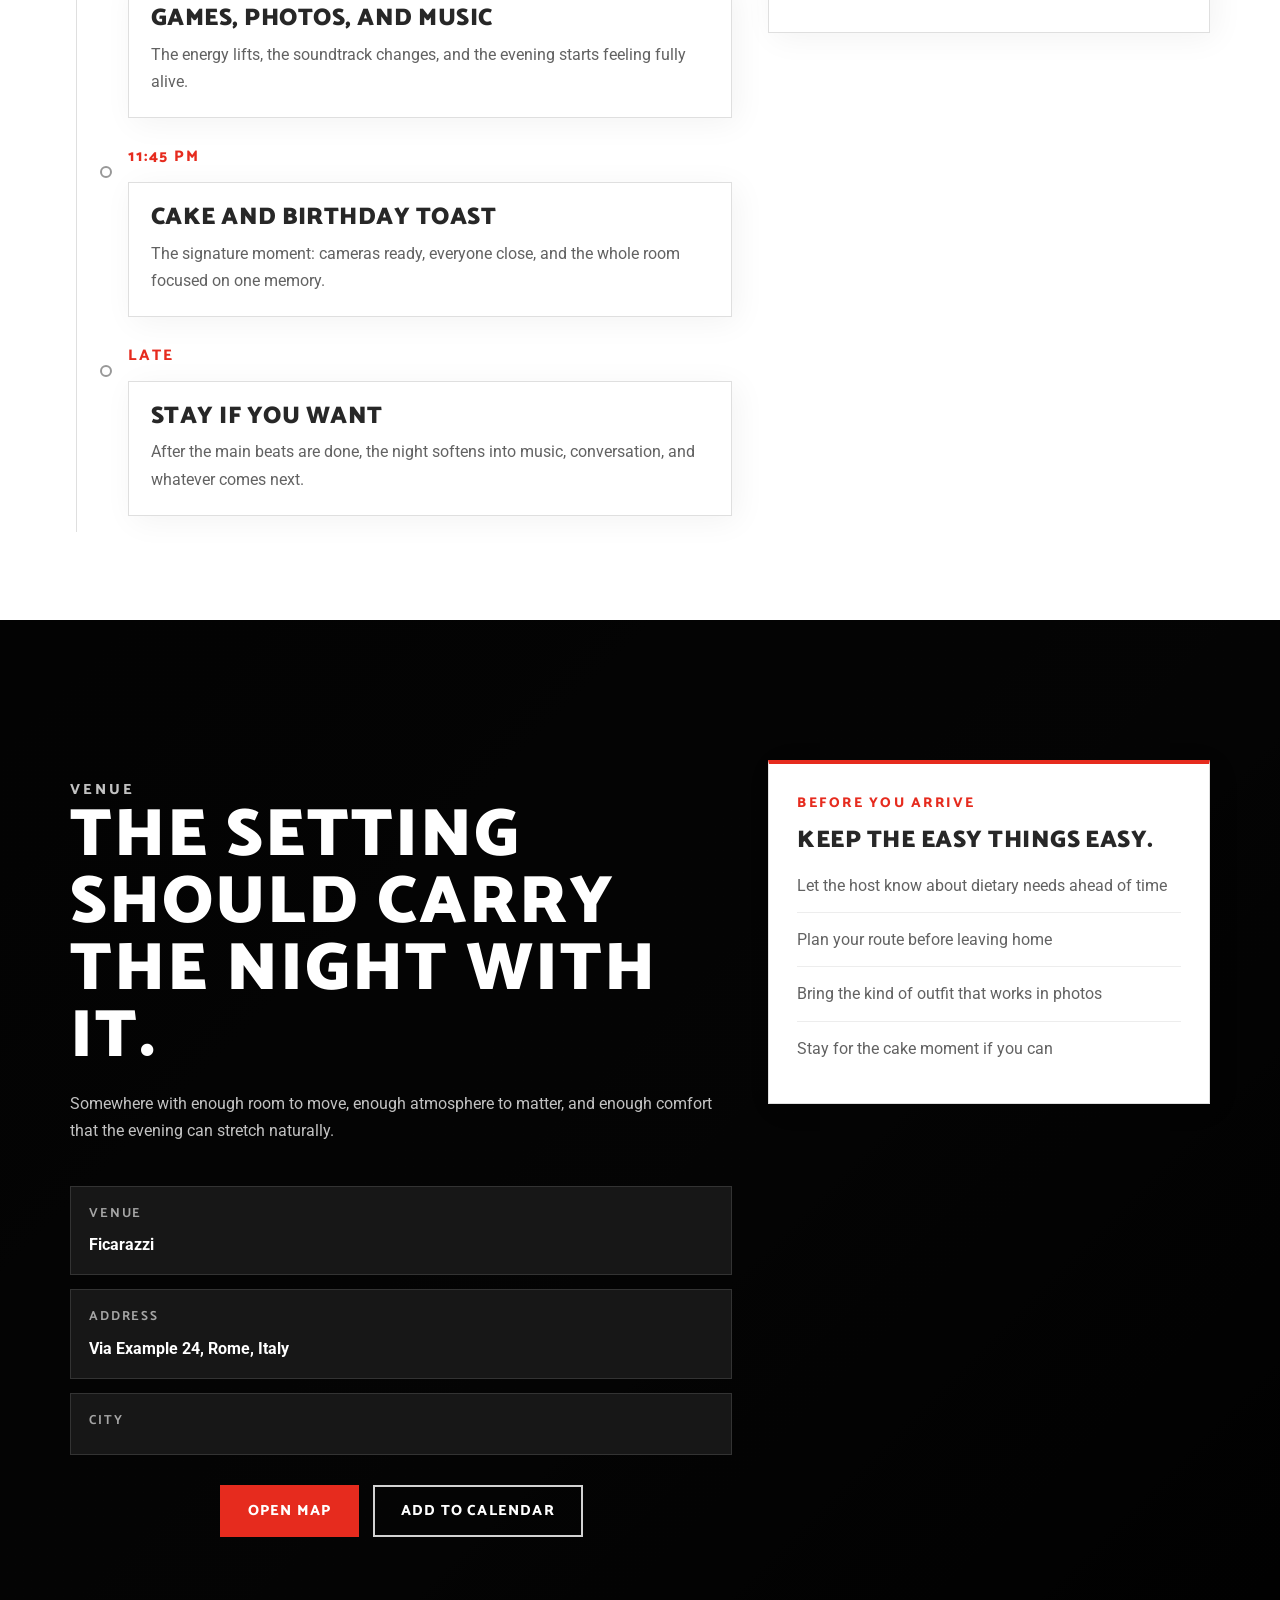
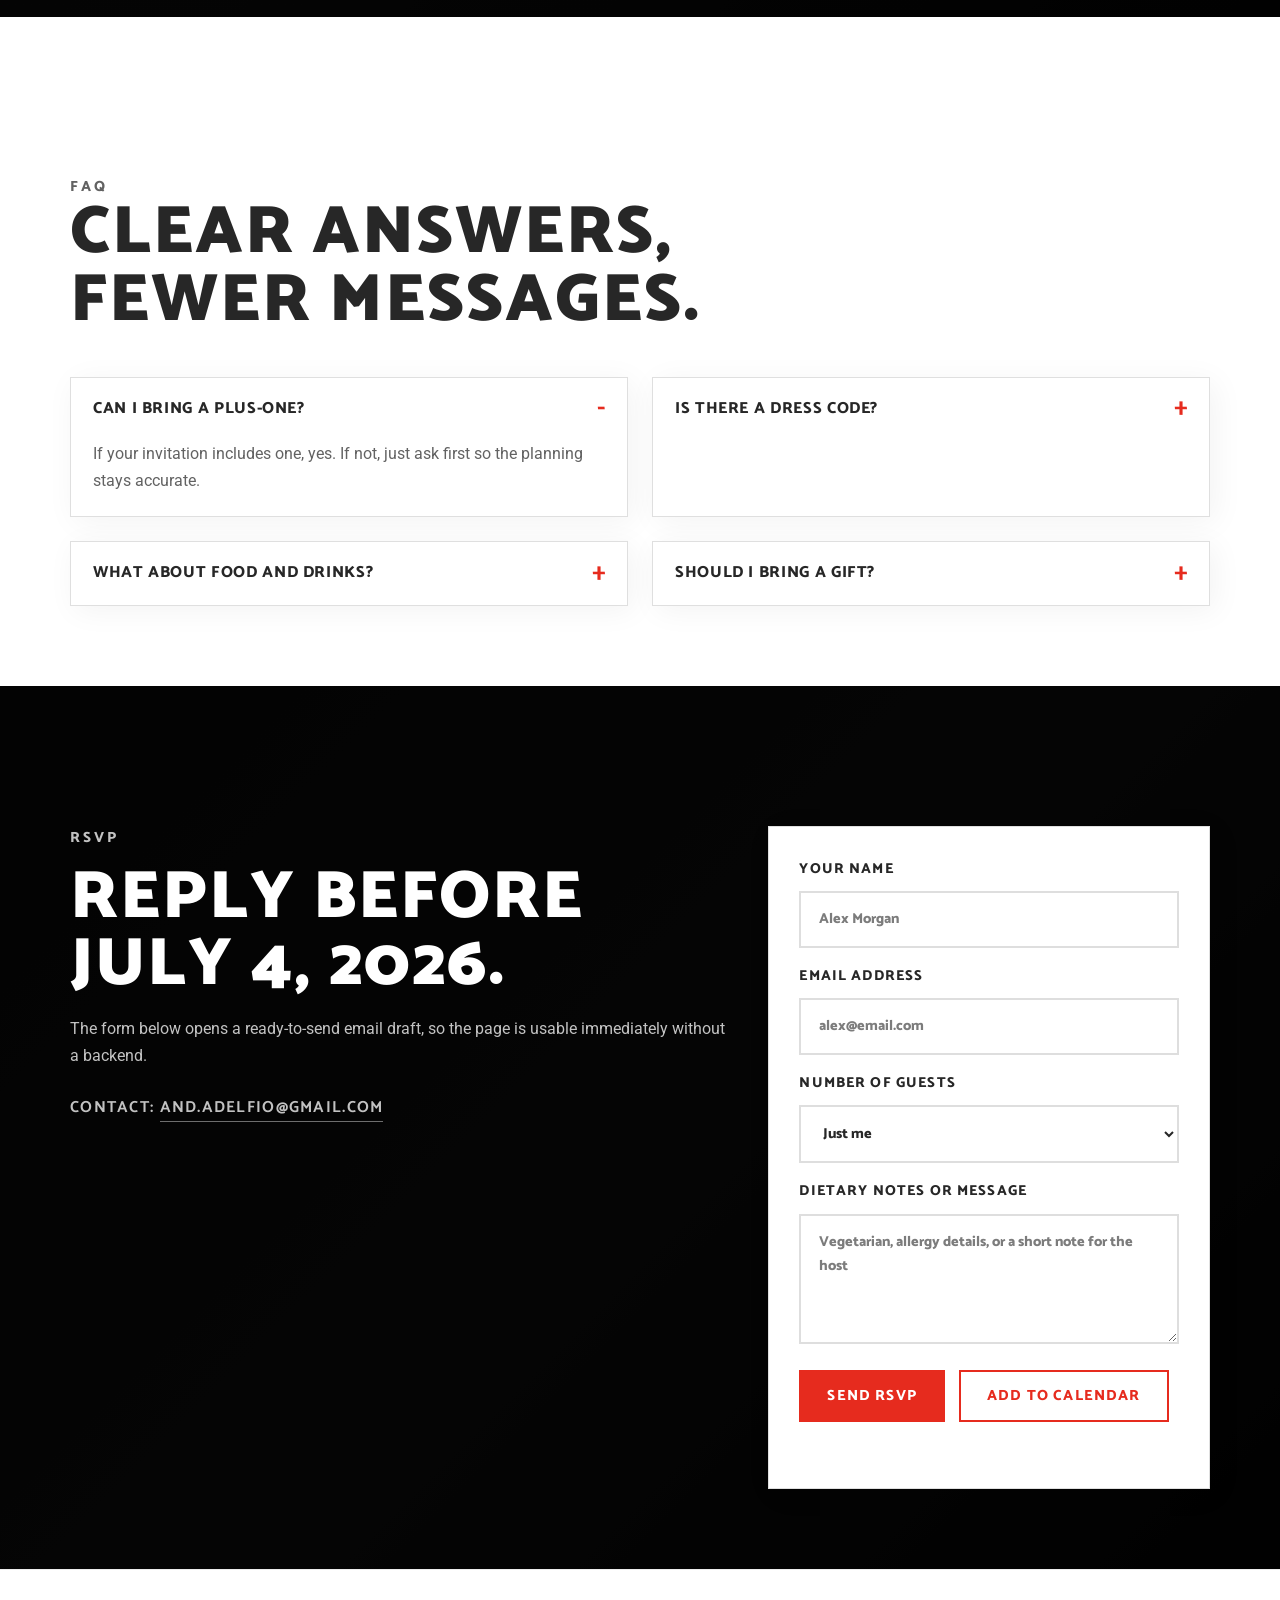
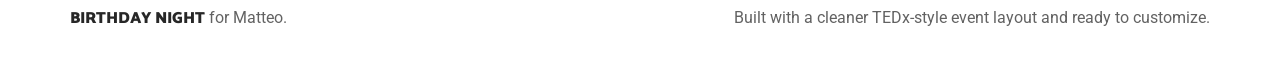
==== commit 824c0bae: "Updated website at Wed Mar 18 10:15:13 AM CET 2026" ====
--- a/index.html
+++ b/index.html
@@ -3,7 +3,7 @@
   <head>
     <meta charset="UTF-8" />
     <meta name="viewport" content="width=device-width, initial-scale=1.0" />
-    <title>Birthday Night</title>
+    <title>Matteo's Birthday</title>
     <script>
       document.documentElement.classList.add("has-js");
     </script>
@@ -13,6 +13,14 @@
       href="https://fonts.googleapis.com/css2?family=Roboto:wght@300;400;500;700&amp;family=Catamaran:wght@400;700;800;900&amp;display=swap"
       rel="stylesheet"
     />
+    <style>
+      :root {
+        /* Uncomment these when you add real background photos. */
+        /* --hero-bg-image: url("images/hero.jpg"); */
+        /* --countdown-bg-image: url("images/countdown.jpg"); */
+        /* --venue-bg-image: url("images/venue.jpg"); */
+      }
+    </style>
     <link rel="stylesheet" href="styles.css" />
   </head>
   <body>
@@ -20,9 +28,8 @@
       <div class="container nav-shell">
         <a class="brand" href="#top" aria-label="Go to top">
           <span class="brand-wordmark">
-            MAT
-            <span class="brand-accent" data-host-initial>TED</span>
-            <span data-event-name>Birthday</span>
+            <span class="brand-accent" data-host-initial>Birthday</span>
+            <span data-event-name>PARTY</span>
           </span>
         </a>
 
@@ -91,11 +98,13 @@
               <span class="hero-accent" data-host-name>Matteo</span>'s
               <span data-event-name>Birthday Night</span>
             </h1>
-            <p class="hero-date" data-display-date>Saturday, July 30, 2026</p>
+            <p class="hero-date">
+              <time data-display-date datetime=""></time>
+            </p>
             <p class="hero-venue">
-              <span data-display-time>7:30 PM until late</span>
+              <span data-display-time></span>
               <span class="hero-separator">|</span>
-              <span data-venue-name>Ficarazzi</span>
+              <span data-venue-name></span>
             </p>
             <p class="hero-lead">
               A birthday site shaped like an event landing page: clear, bold,
@@ -118,16 +127,16 @@
           <article class="banner-block reveal">
             <span class="banner-label">Date &amp; Time</span>
             <p>
-              <span data-display-date>Friday, July 30, 2026</span><br />
-              <span data-display-time>7:30 PM until late</span>
+              <span data-display-date></span><br />
+              <span data-display-time></span>
             </p>
           </article>
 
           <article class="banner-block reveal">
             <span class="banner-label">Venue</span>
             <p>
-              <span data-venue-name>Ficarazzi</span><br />
-              <span data-address>Via Example 24, Rome, Italy</span>
+              <span data-venue-name></span><br />
+              <span data-address></span>
             </p>
           </article>
 
@@ -295,15 +304,15 @@
             <div class="venue-meta">
               <article>
                 <span>Venue</span>
-                <strong data-venue-name>The Loft Garden</strong>
+                <strong data-venue-name></strong>
               </article>
               <article>
                 <span>Address</span>
-                <strong data-address>Via Example 24, Rome, Italy</strong>
+                <strong data-address></strong>
               </article>
               <article>
                 <span>City</span>
-                <strong data-city-label>Rome</strong>
+                <strong data-city-label></strong>
               </article>
             </div>
 
@@ -382,7 +391,7 @@
             </p>
             <p class="rsvp-contact">
               Contact:
-              <a href="#" data-contact-link data-contact-email>and.adelfio@gmail.com</a>
+              <a href="#" data-contact-link data-contact-email></a>
             </p>
           </div>
 
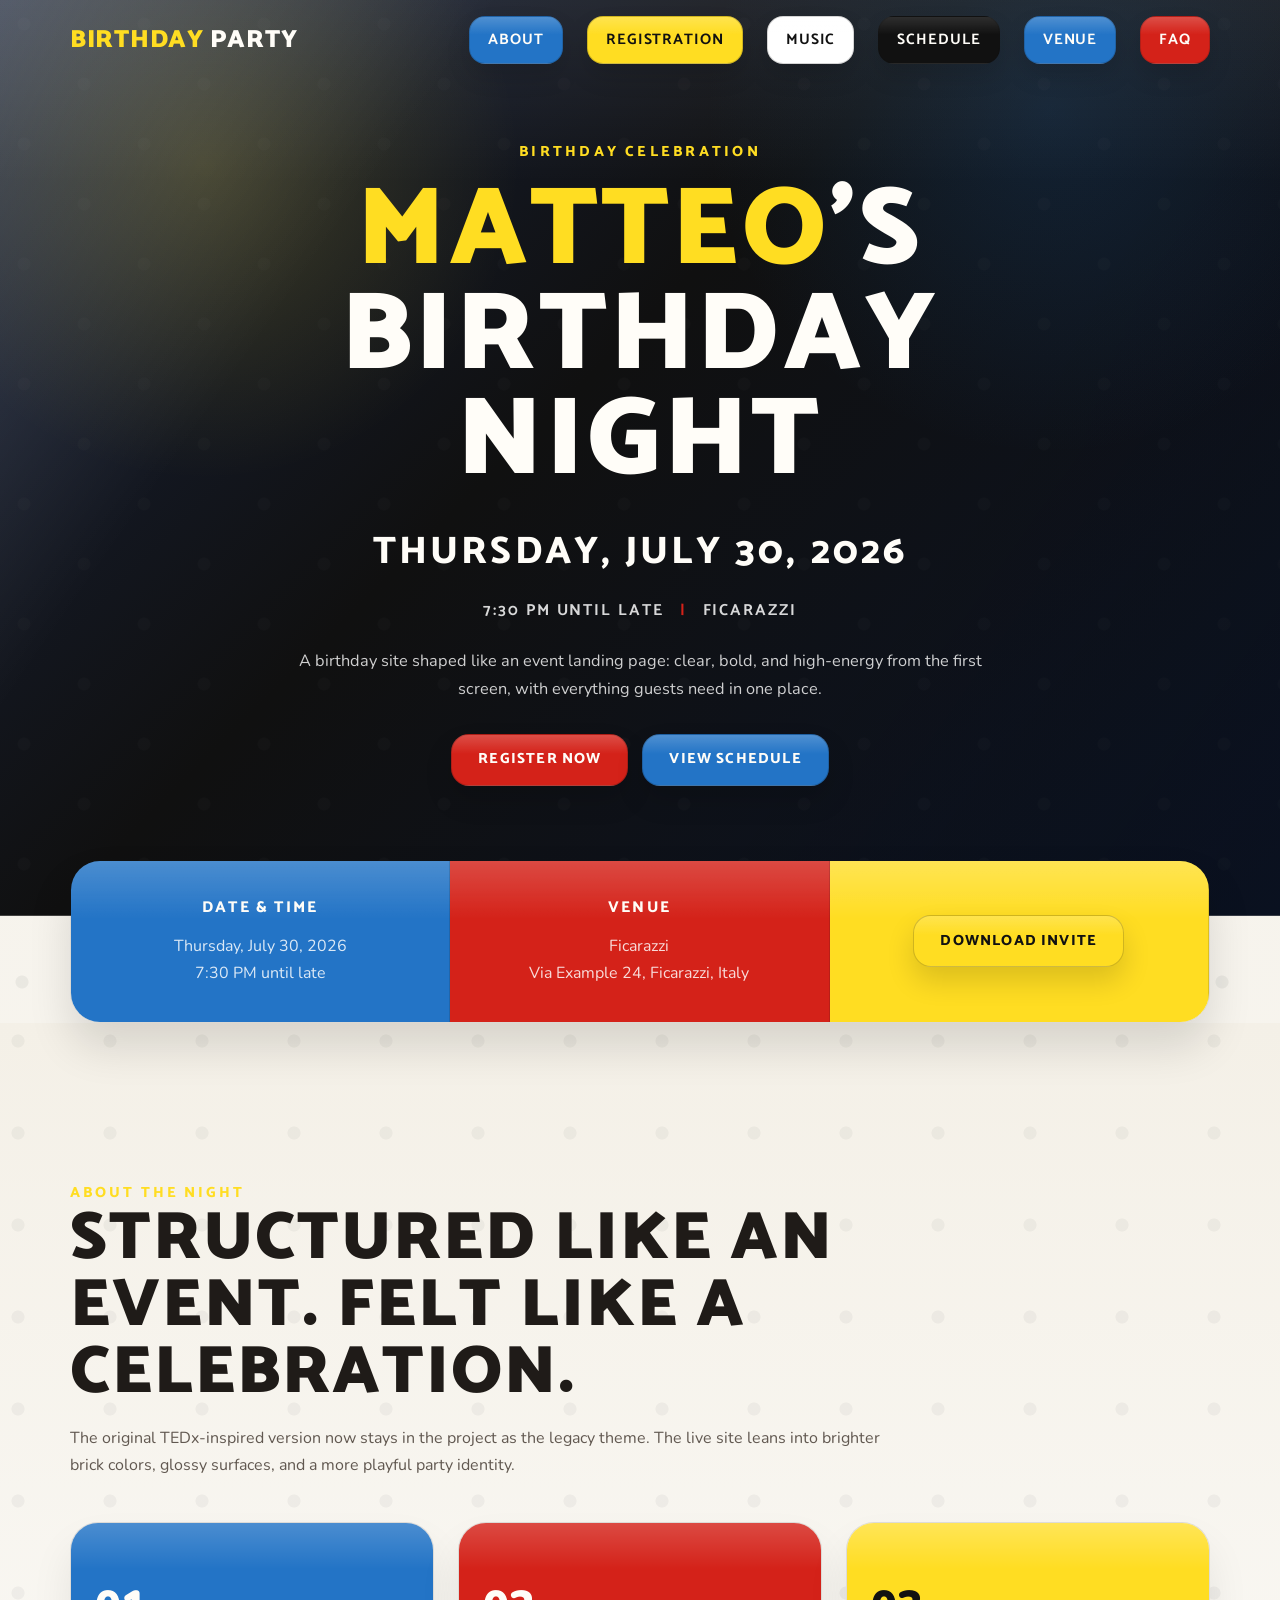
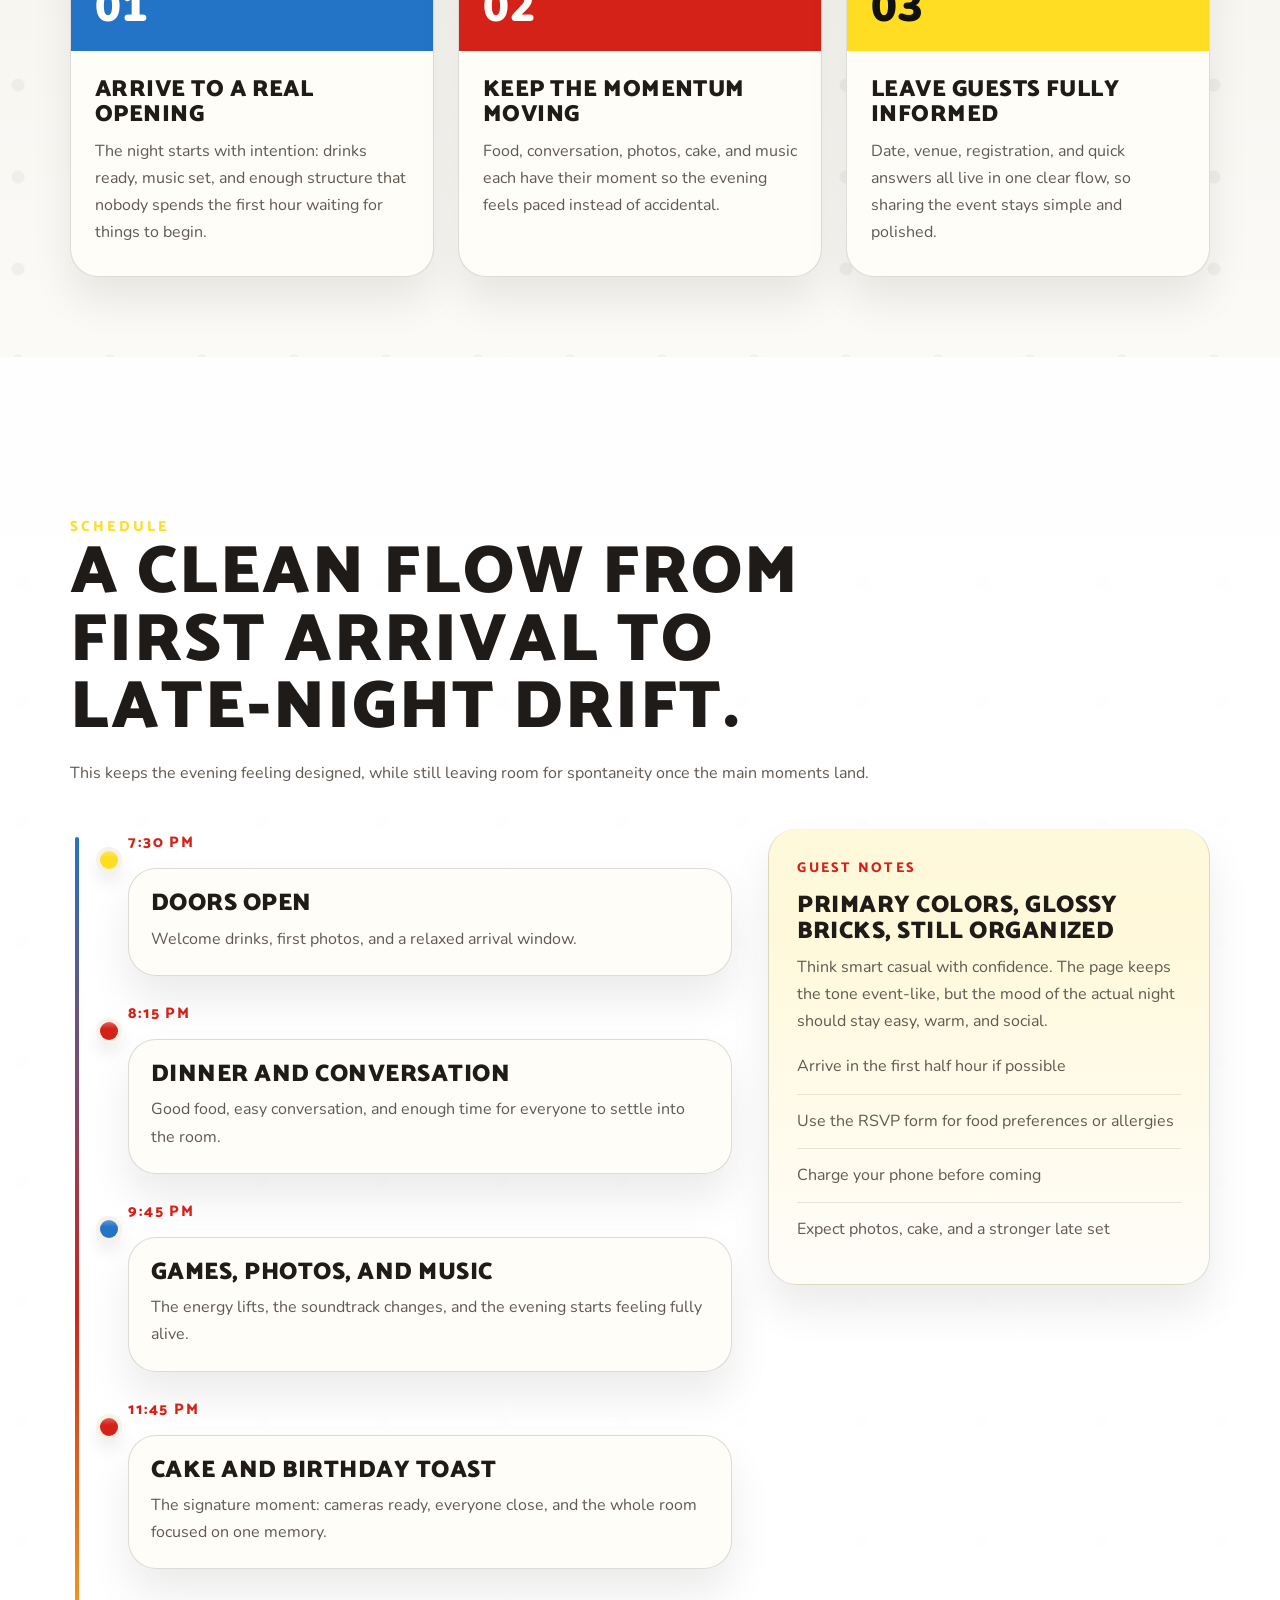
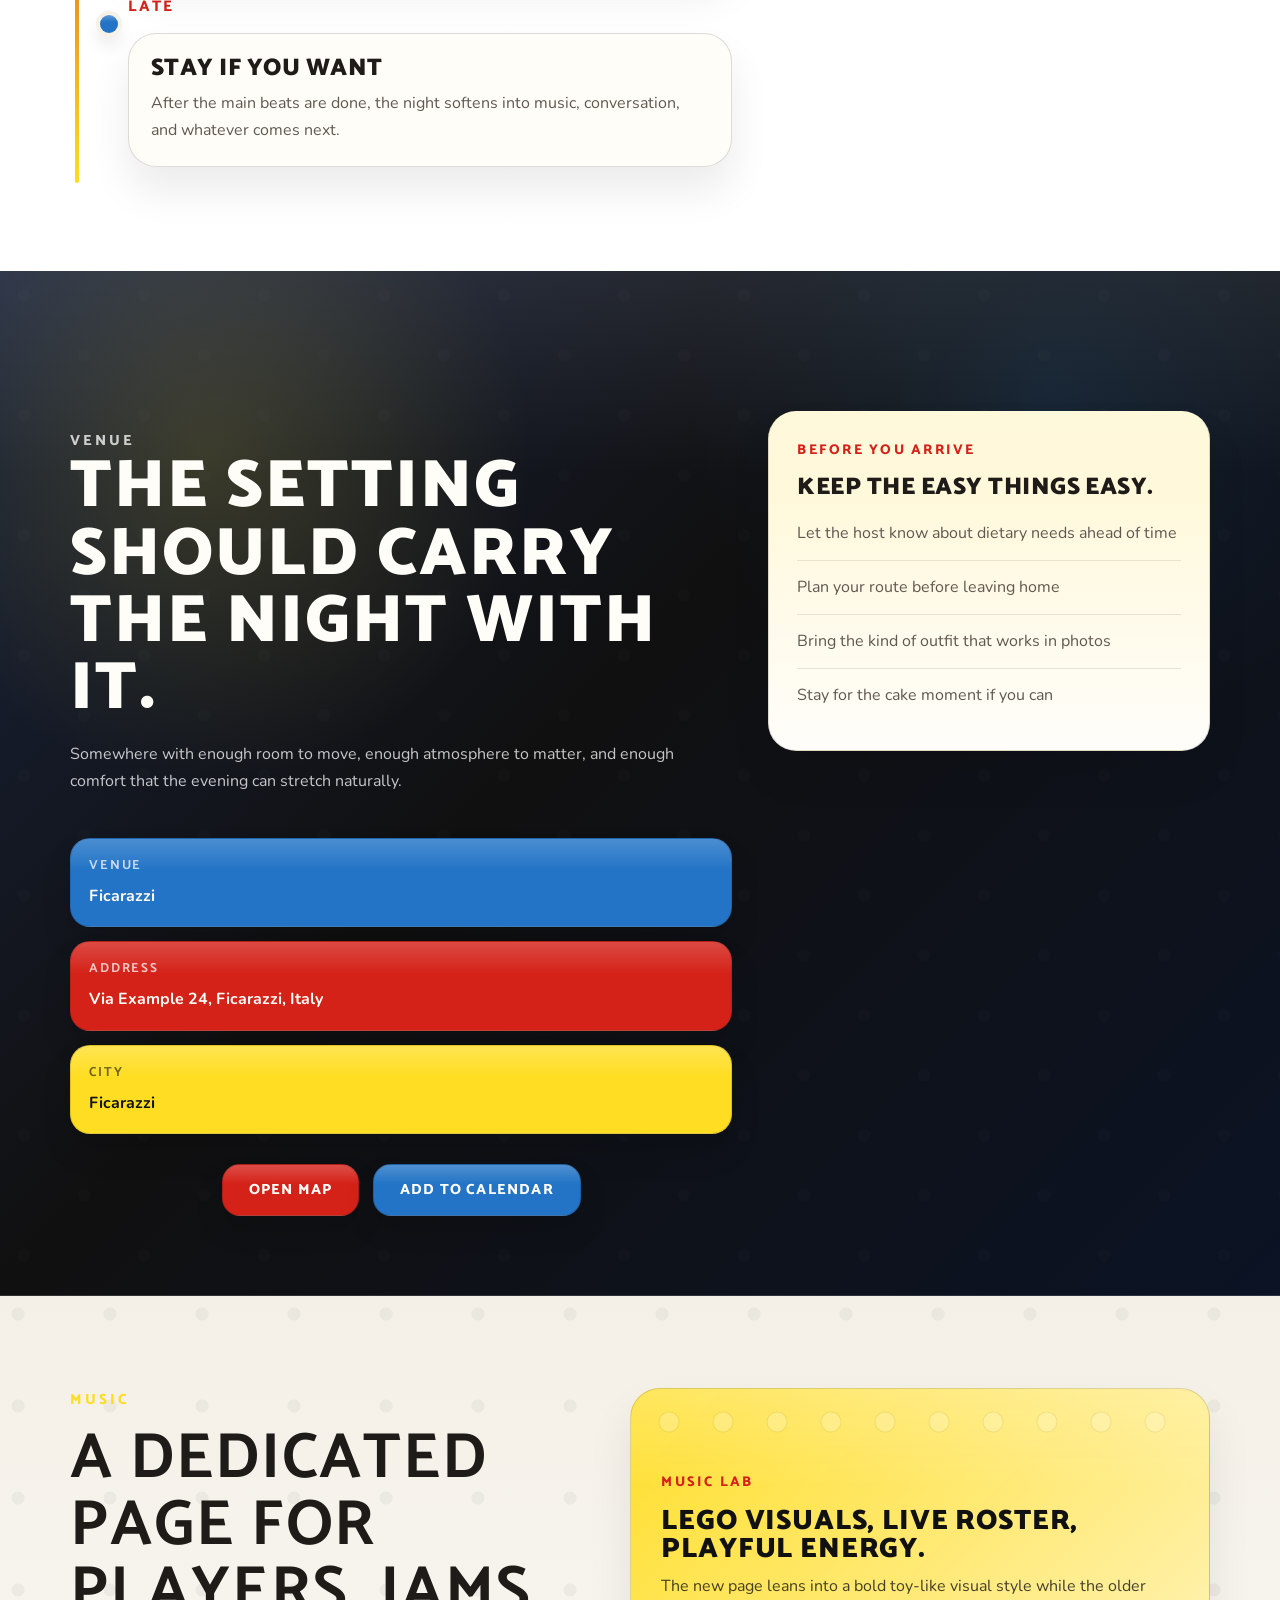
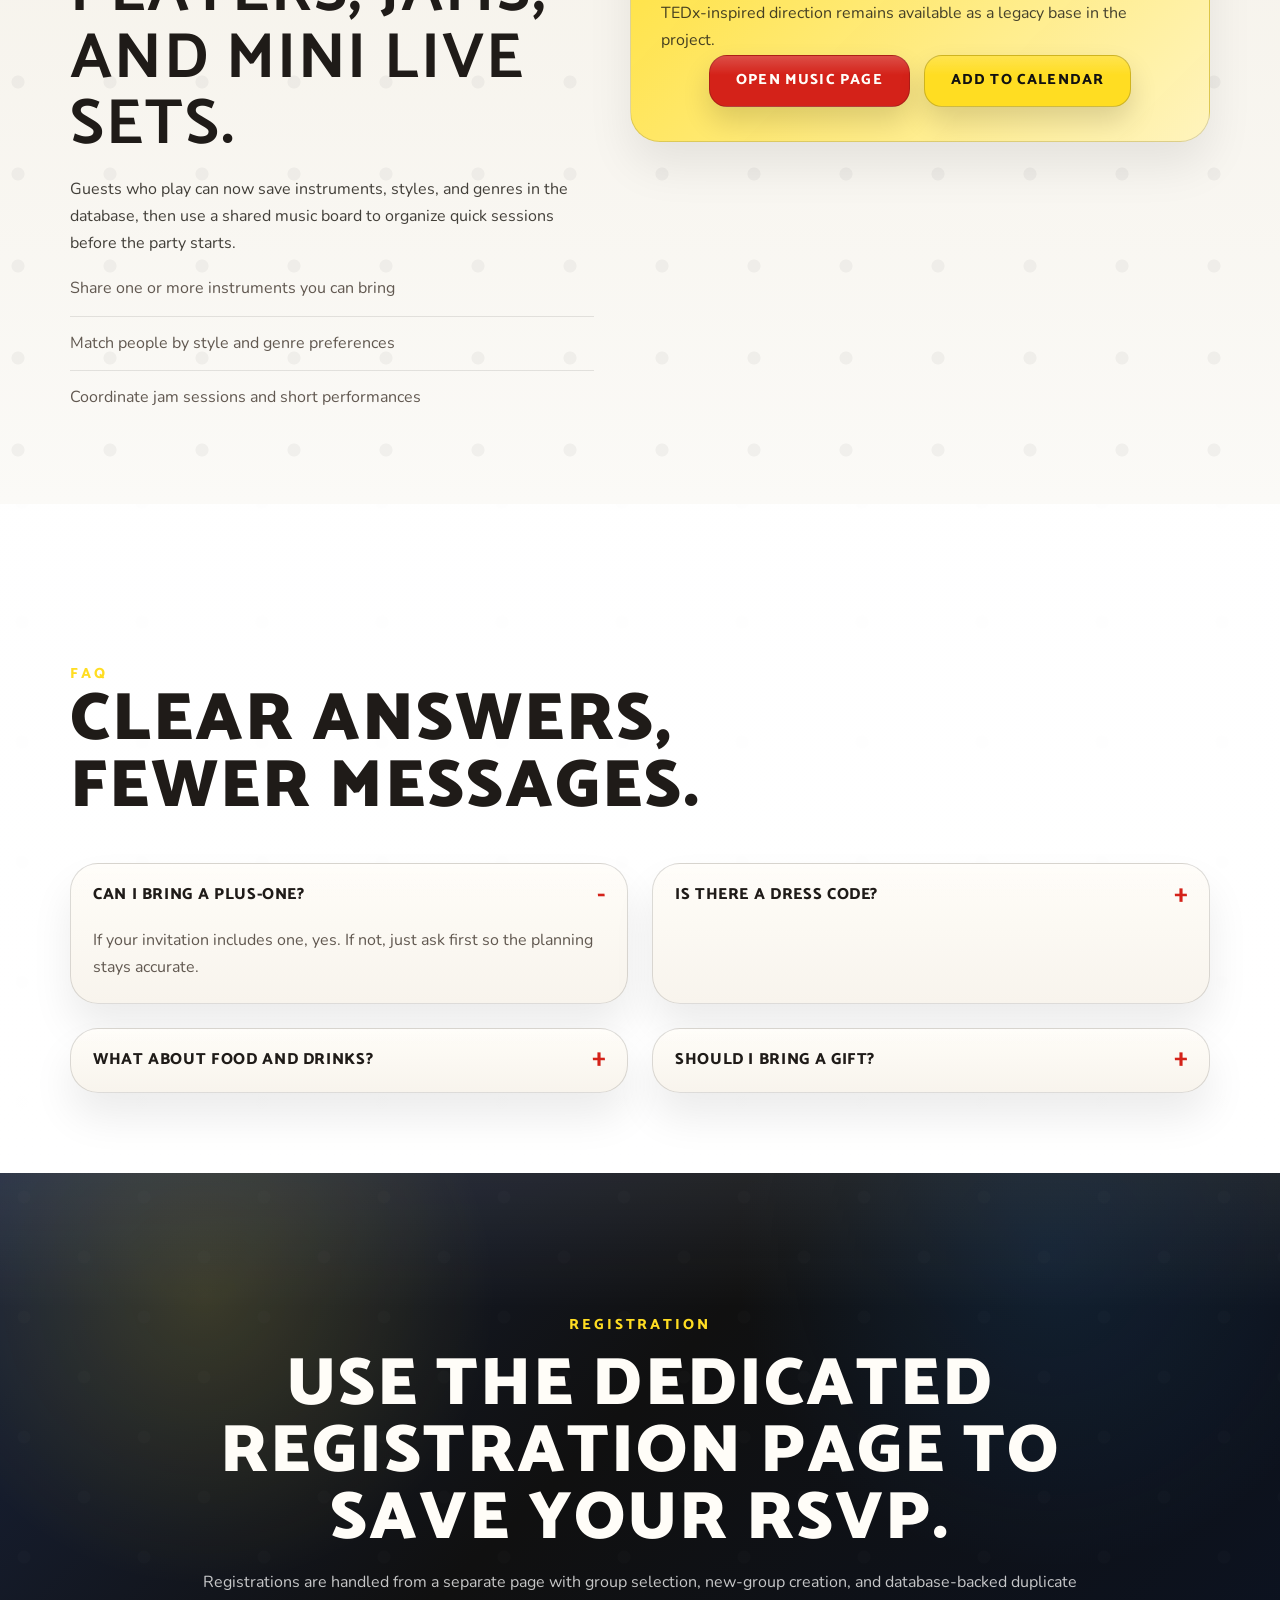
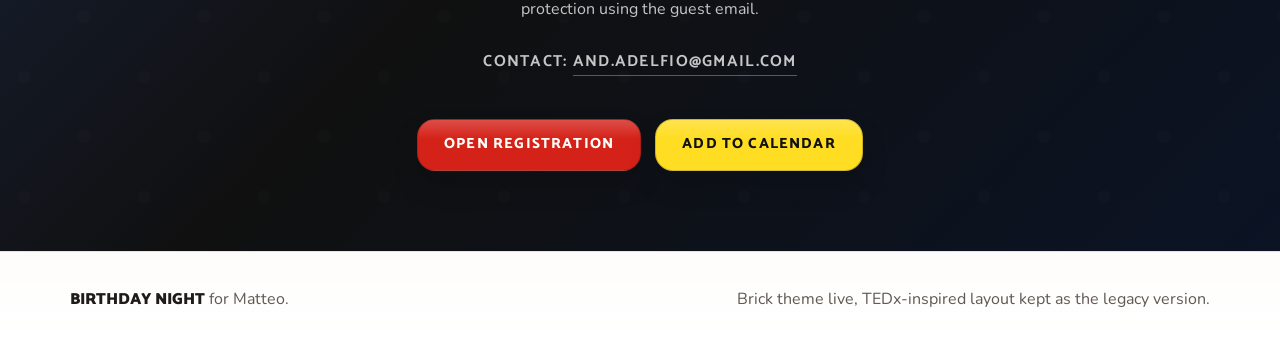
==== commit a4b09c0c: "Updated website at Wed Mar 18 12:47:18 PM CET 2026" ====
--- a/index.html
+++ b/index.html
@@ -10,7 +10,7 @@
     <link rel="preconnect" href="https://fonts.googleapis.com" />
     <link rel="preconnect" href="https://fonts.gstatic.com" crossorigin />
     <link
-      href="https://fonts.googleapis.com/css2?family=Roboto:wght@300;400;500;700&amp;family=Catamaran:wght@400;700;800;900&amp;display=swap"
+      href="https://fonts.googleapis.com/css2?family=Nunito:wght@400;600;700;800&amp;family=Roboto:wght@300;400;500;700&amp;family=Catamaran:wght@400;700;800;900&amp;display=swap"
       rel="stylesheet"
     />
     <style>
@@ -23,7 +23,7 @@
     </style>
     <link rel="stylesheet" href="styles.css" />
   </head>
-  <body>
+  <body class="lego-theme">
     <header class="site-header">
       <div class="container nav-shell">
         <a class="brand" href="#top" aria-label="Go to top">
@@ -47,48 +47,16 @@
 
         <nav class="site-nav" id="site-nav">
           <a href="#story">About</a>
-          <a href="#countdown">Countdown</a>
+          <a class="nav-action" href="rsvp.html">Registration</a>
+          <a href="music.html">Music</a>
           <a href="#schedule">Schedule</a>
           <a href="#venue">Venue</a>
           <a href="#faq">FAQ</a>
-          <a href="#rsvp">RSVP</a>
         </nav>
       </div>
     </header>
 
     <main id="top">
-
-      <section class="countdown-section" id="countdown">
-        <div class="container countdown-inner">
-          <div class="countdown-grid reveal" aria-label="Time until the event">
-            <div class="count-segment">
-              <span id="days">00</span>
-              <small>Days</small>
-            </div>
-            <div class="count-segment">
-              <span id="hours">00</span>
-              <small>Hours</small>
-            </div>
-            <div class="count-segment">
-              <span id="minutes">00</span>
-              <small>Minutes</small>
-            </div>
-            <div class="count-segment">
-              <span id="seconds">00</span>
-              <small>Seconds</small>
-            </div>
-          </div>
-          <!-- <div class="section-heading section-heading-center reveal">
-            <p class="section-kicker">Countdown</p>
-            <h2>The night gets closer every second.</h2>
-            <p>
-              Save it, plan it, and show up ready for the strongest moment of
-              the summer.
-            </p>
-          </div> -->
-
-        </div>
-      </section>
 
       <section class="hero">
         <div class="container hero-inner">
@@ -113,7 +81,7 @@
             </p>
 
             <div class="hero-actions">
-              <a class="button button-primary" href="#rsvp">RSVP now</a>
+              <a class="button button-primary" href="rsvp.html">Register now</a>
               <a class="button button-dark-outline" href="#schedule">
                 View schedule
               </a>
@@ -154,9 +122,9 @@
             <p class="section-kicker">About the night</p>
             <h2>Structured like an event. Felt like a celebration.</h2>
             <p>
-              The reference is the sharp rhythm of a TEDx landing page: dark
-              hero, strong type, precise sections, and a clean event banner. The
-              content, though, is all birthday energy.
+              The original TEDx-inspired version now stays in the project as the
+              legacy theme. The live site leans into brighter brick colors,
+              glossy surfaces, and a more playful party identity.
             </p>
           </div>
 
@@ -195,8 +163,8 @@
               <div class="feature-body">
                 <h3>Leave guests fully informed</h3>
                 <p>
-                  Date, venue, countdown, RSVP, and quick answers all live on
-                  one page, so sharing the event is simple and polished.
+                  Date, venue, registration, and quick answers all live in one
+                  clear flow, so sharing the event stays simple and polished.
                 </p>
               </div>
             </article>
@@ -272,7 +240,7 @@
 
             <aside class="side-panel reveal">
               <span class="side-label">Guest notes</span>
-              <h3 data-theme-label>Bold black, warm red, a little sparkle</h3>
+              <h3 data-theme-label>Primary colors, glossy bricks, still organized</h3>
               <p>
                 Think smart casual with confidence. The page keeps the tone
                 event-like, but the mood of the actual night should stay easy,
@@ -337,6 +305,42 @@
         </div>
       </section>
 
+      <section class="section section-light music-promo-section" id="music">
+        <div class="container music-promo-shell">
+          <div class="music-promo-copy reveal">
+            <p class="section-kicker">Music</p>
+            <h2>A dedicated page for players, jams, and mini live sets.</h2>
+            <p>
+              Guests who play can now save instruments, styles, and genres in
+              the database, then use a shared music board to organize quick
+              sessions before the party starts.
+            </p>
+            <ul class="list-check">
+              <li>Share one or more instruments you can bring</li>
+              <li>Match people by style and genre preferences</li>
+              <li>Coordinate jam sessions and short performances</li>
+            </ul>
+          </div>
+
+          <aside class="music-promo-panel reveal">
+            <span class="side-label">Music Lab</span>
+            <h3>Lego visuals, live roster, playful energy.</h3>
+            <p>
+              The new page leans into a bold toy-like visual style while the
+              older TEDx-inspired direction remains available as a legacy base in
+              the project.
+            </p>
+
+            <div class="callout-actions">
+              <a class="button button-primary" href="music.html">Open music page</a>
+              <button class="button button-outline" type="button" data-download-ics>
+                Add to calendar
+              </button>
+            </div>
+          </aside>
+        </div>
+      </section>
+
       <section class="section section-white" id="faq">
         <div class="container">
           <div class="section-heading reveal">
@@ -381,13 +385,14 @@
       </section>
 
       <section class="rsvp-section" id="rsvp">
-        <div class="container rsvp-layout">
-          <div class="rsvp-copy reveal">
-            <p class="section-kicker">RSVP</p>
-            <h2>Reply before <span data-rsvp-deadline>July 4, 2026</span>.</h2>
-            <p>
-              The form below opens a ready-to-send email draft, so the page is
-              usable immediately without a backend.
+        <div class="container rsvp-callout reveal">
+          <div class="rsvp-copy">
+            <p class="section-kicker">Registration</p>
+            <h2>Use the dedicated registration page to save your RSVP.</h2>
+            <p>
+              Registrations are handled from a separate page with group
+              selection, new-group creation, and database-backed duplicate
+              protection using the guest email.
             </p>
             <p class="rsvp-contact">
               Contact:
@@ -395,51 +400,12 @@
             </p>
           </div>
 
-          <form class="rsvp-form reveal" id="rsvp-form">
-            <label>
-              Your name
-              <input type="text" name="name" placeholder="Alex Morgan" required />
-            </label>
-
-            <label>
-              Email address
-              <input
-                type="email"
-                name="email"
-                placeholder="alex@email.com"
-                required
-              />
-            </label>
-
-            <label>
-              Number of guests
-              <select name="guests" required>
-                <option value="1">Just me</option>
-                <option value="2">Me + 1</option>
-                <option value="3">Me + 2</option>
-              </select>
-            </label>
-
-            <label>
-              Dietary notes or message
-              <textarea
-                name="notes"
-                rows="4"
-                placeholder="Vegetarian, allergy details, or a short note for the host"
-              ></textarea>
-            </label>
-
-            <div class="form-actions">
-              <button class="button button-primary" type="submit">
-                Send RSVP
-              </button>
-              <button class="button button-outline" type="button" data-download-ics>
-                Add to calendar
-              </button>
-            </div>
-
-            <p class="form-status" id="form-status" aria-live="polite"></p>
-          </form>
+          <div class="callout-actions">
+            <a class="button button-primary" href="rsvp.html">Open registration</a>
+            <button class="button button-outline" type="button" data-download-ics>
+              Add to calendar
+            </button>
+          </div>
         </div>
       </section>
     </main>
@@ -450,7 +416,7 @@
           <strong data-event-name>Birthday Night</strong> for
           <span data-host-name>Matteo</span>.
         </p>
-        <p>Built with a cleaner TEDx-style event layout and ready to customize.</p>
+        <p>Brick theme live, TEDx-inspired layout kept as the legacy version.</p>
       </div>
     </footer>
 
--- a/styles.css
+++ b/styles.css
@@ -153,6 +153,17 @@
 .site-nav a:hover,
 .site-nav a:focus-visible {
   color: var(--white);
+}
+
+.site-nav a.nav-action {
+  padding: 10px 18px;
+  background: var(--accent);
+  color: var(--white);
+}
+
+.site-nav a.nav-action:hover,
+.site-nav a.nav-action:focus-visible {
+  background: #c62218;
 }
 
 .nav-toggle {
@@ -323,6 +334,12 @@
   transform: translateY(-2px);
 }
 
+.button:disabled {
+  opacity: 0.55;
+  cursor: not-allowed;
+  transform: none;
+}
+
 .button-primary {
   background: var(--accent);
   border-color: var(--accent);
@@ -834,6 +851,21 @@
     linear-gradient(135deg, #101010 0%, #1b1b1b 52%, #050505 100%);
 }
 
+.rsvp-callout {
+  display: grid;
+  gap: 28px;
+  max-width: 920px;
+  margin: 0 auto;
+  text-align: center;
+}
+
+.callout-actions {
+  display: flex;
+  justify-content: center;
+  flex-wrap: wrap;
+  gap: 14px;
+}
+
 .rsvp-copy .section-kicker {
   margin-bottom: 14px;
 }
@@ -851,9 +883,190 @@
   border-bottom: 1px solid rgba(255, 255, 255, 0.42);
 }
 
+.rsvp-info-grid {
+  display: grid;
+  gap: 18px;
+  margin-top: 28px;
+}
+
+.rsvp-info-card {
+  padding: 22px;
+  border: 1px solid rgba(255, 255, 255, 0.12);
+  background: #171717;
+}
+
+.rsvp-info-card span {
+  display: block;
+  margin-bottom: 10px;
+  color: var(--accent);
+  font-family: "Catamaran", sans-serif;
+  font-size: 0.82rem;
+  font-weight: 800;
+  letter-spacing: 0.16em;
+  text-transform: uppercase;
+}
+
+.rsvp-info-card h3 {
+  margin: 0 0 8px;
+  color: var(--white);
+  font-family: "Catamaran", sans-serif;
+  font-size: 1.35rem;
+  font-weight: 900;
+  letter-spacing: 0.02em;
+  line-height: 1.1;
+  text-transform: uppercase;
+}
+
+.rsvp-info-card p {
+  margin: 0;
+  color: rgba(255, 255, 255, 0.72);
+}
+
+.subpage-main {
+  min-height: 100vh;
+}
+
+.subpage-hero {
+  position: relative;
+  padding: 160px 0 72px;
+  color: var(--white);
+  background:
+    linear-gradient(rgba(0, 0, 0, 0.78), rgba(0, 0, 0, 0.78)),
+    var(--hero-bg-image),
+    linear-gradient(135deg, #0f0f0f 0%, #1b1b1b 52%, #050505 100%);
+  background-position: center center, var(--hero-bg-position), center center;
+  background-repeat: no-repeat;
+  background-size: cover, cover, auto;
+}
+
+.subpage-hero::before {
+  content: "";
+  position: absolute;
+  inset: 0;
+  background-image:
+    repeating-linear-gradient(
+      90deg,
+      rgba(255, 255, 255, 0.05) 0,
+      rgba(255, 255, 255, 0.05) 1px,
+      transparent 1px,
+      transparent 118px
+    );
+  opacity: 0.12;
+}
+
+.subpage-hero-inner {
+  position: relative;
+  z-index: 1;
+}
+
+.subpage-copy {
+  max-width: 860px;
+}
+
+.subpage-copy h1 {
+  margin: 0;
+  font-family: "Catamaran", sans-serif;
+  font-size: clamp(3rem, 9vw, 5.8rem);
+  font-weight: 900;
+  letter-spacing: 0.03em;
+  line-height: 0.95;
+  text-transform: uppercase;
+}
+
+.thank-you-page .subpage-hero {
+  background:
+    linear-gradient(rgba(0, 0, 0, 0.78), rgba(0, 0, 0, 0.78)),
+    radial-gradient(circle at 18% 18%, rgba(230, 43, 30, 0.2), transparent 28%),
+    linear-gradient(135deg, #0f0f0f 0%, #1b1b1b 52%, #050505 100%);
+}
+
+.rsvp-page-section {
+  padding-top: 72px;
+}
+
+.rsvp-page-section .hero-actions {
+  justify-content: flex-start;
+}
+
+.thank-you-panel {
+  display: grid;
+  gap: 18px;
+}
+
+.thank-you-detail-list {
+  display: grid;
+  gap: 14px;
+}
+
+.thank-you-detail {
+  padding: 16px 18px;
+  border: 1px solid rgba(0, 0, 0, 0.08);
+  background: #fafafa;
+}
+
+.thank-you-detail strong {
+  display: block;
+  margin-bottom: 6px;
+  color: var(--text);
+  font-family: "Catamaran", sans-serif;
+  font-size: 0.84rem;
+  font-weight: 800;
+  letter-spacing: 0.14em;
+  text-transform: uppercase;
+}
+
+.thank-you-detail p,
+.thank-you-note {
+  margin: 0;
+  color: var(--muted);
+}
+
+.thank-you-inline-link {
+  color: var(--accent);
+  font-weight: 700;
+}
+
+.rsvp-summary {
+  display: grid;
+  gap: 14px;
+  margin-top: 28px;
+}
+
+.rsvp-summary article {
+  padding: 16px 18px;
+  border: 1px solid rgba(255, 255, 255, 0.12);
+  background: #171717;
+}
+
+.rsvp-summary span {
+  display: block;
+  margin-bottom: 6px;
+  color: rgba(255, 255, 255, 0.62);
+  font-family: "Catamaran", sans-serif;
+  font-size: 0.82rem;
+  font-weight: 700;
+  letter-spacing: 0.14em;
+  text-transform: uppercase;
+}
+
+.rsvp-summary strong {
+  color: var(--white);
+}
+
 .rsvp-form {
   padding: 30px;
   color: var(--text);
+}
+
+.form-intro {
+  margin: 0 0 18px;
+  color: var(--muted);
+}
+
+.name-grid {
+  display: grid;
+  grid-template-columns: repeat(2, minmax(0, 1fr));
+  gap: 16px;
 }
 
 .rsvp-form label {
@@ -882,6 +1095,63 @@
   color: var(--text);
 }
 
+.rsvp-form input:disabled,
+.rsvp-form select:disabled,
+.rsvp-form textarea:disabled {
+  background: #f2f2f2;
+  cursor: not-allowed;
+}
+
+.group-mode {
+  margin: 0 0 16px;
+  padding: 0;
+  border: 0;
+}
+
+.group-mode legend {
+  margin-bottom: 10px;
+  color: var(--text);
+  font-family: "Catamaran", sans-serif;
+  font-size: 0.9rem;
+  font-weight: 800;
+  letter-spacing: 0.08em;
+  text-transform: uppercase;
+}
+
+.group-mode {
+  display: grid;
+  gap: 10px;
+}
+
+.mode-option {
+  display: flex;
+  align-items: center;
+  gap: 12px;
+  padding: 14px 16px;
+  border: 1px solid rgba(0, 0, 0, 0.13);
+  background: #fafafa;
+  cursor: pointer;
+}
+
+.mode-option input {
+  width: auto;
+  margin: 0;
+}
+
+.mode-option span {
+  color: var(--text);
+  font-family: "Catamaran", sans-serif;
+  font-size: 0.92rem;
+  font-weight: 700;
+  letter-spacing: 0.04em;
+  text-transform: uppercase;
+}
+
+.form-hint {
+  margin: 0;
+  color: var(--muted);
+}
+
 .rsvp-form input::placeholder,
 .rsvp-form textarea::placeholder {
   color: #7c7c7c;
@@ -902,6 +1172,1562 @@
   min-height: 24px;
   margin: 12px 0 0;
   color: var(--muted);
+}
+
+.form-status[data-tone="muted"] {
+  color: var(--muted);
+}
+
+.form-status[data-tone="success"] {
+  color: #3fb27f;
+}
+
+.form-status[data-tone="warning"] {
+  color: #d68600;
+}
+
+.form-status[data-tone="error"] {
+  color: #d64545;
+}
+
+/* Legacy TEDx-inspired baseline lives in the unscoped rules above.
+   Apply .lego-theme to a page body to switch to the shared brick theme. */
+.lego-theme {
+  --lego-red: #d42219;
+  --lego-blue: #2374c6;
+  --lego-yellow: #ffdd22;
+  --lego-white: #fff8ea;
+  --lego-black: #121212;
+  --accent: #d42219;
+  --black: #121212;
+  --black-soft: #1c2436;
+  --white: #fffdf8;
+  --off-white: #f7f2e8;
+  --text: #1f1b18;
+  --muted: #615850;
+  --border: rgba(17, 17, 17, 0.14);
+  --shadow: 0 22px 42px rgba(0, 0, 0, 0.1);
+  font-family: "Nunito", "Roboto", sans-serif;
+  background:
+    radial-gradient(circle at 22px 22px, rgba(0, 0, 0, 0.05) 0, rgba(0, 0, 0, 0.05) 6px, transparent 7px),
+    linear-gradient(180deg, #f4f0e7 0%, #fbfaf7 38%, #ffffff 100%);
+  background-size: 120px 120px, auto;
+}
+
+.lego-theme .brand-accent {
+  color: var(--lego-yellow);
+}
+
+.lego-theme .site-header.is-scrolled {
+  background: rgba(13, 21, 39, 0.95);
+  border-bottom-color: rgba(255, 255, 255, 0.18);
+  backdrop-filter: blur(18px);
+}
+
+.lego-theme .nav-toggle {
+  border-radius: 14px;
+  border: 1.5px solid rgba(255, 255, 255, 0.28);
+  background: rgba(7, 12, 23, 0.28);
+}
+
+.lego-theme .site-nav a {
+  padding: 10px 18px;
+  border: 1.5px solid rgba(17, 17, 17, 0.18);
+  border-radius: 16px;
+  color: var(--white);
+  box-shadow: 0 12px 24px rgba(0, 0, 0, 0.12);
+}
+
+.lego-theme .site-nav a:nth-child(4n + 1) {
+  background:
+    linear-gradient(180deg, rgba(255, 255, 255, 0.2), transparent 38%),
+    var(--lego-blue);
+}
+
+.lego-theme .site-nav a:nth-child(4n + 2) {
+  background:
+    linear-gradient(180deg, rgba(255, 255, 255, 0.2), transparent 38%),
+    var(--lego-red);
+}
+
+.lego-theme .site-nav a:nth-child(4n + 3) {
+  background:
+    linear-gradient(180deg, rgba(255, 255, 255, 0.22), transparent 38%),
+    #ffffff;
+  color: #111111;
+}
+
+.lego-theme .site-nav a:nth-child(4n) {
+  background:
+    linear-gradient(180deg, rgba(255, 255, 255, 0.12), transparent 38%),
+    #111111;
+}
+
+.lego-theme .site-nav a:hover,
+.lego-theme .site-nav a:focus-visible {
+  color: inherit;
+  transform: translateY(-1px);
+  box-shadow: 0 16px 30px rgba(0, 0, 0, 0.16);
+}
+
+.lego-theme .site-nav a.nav-action {
+  background:
+    linear-gradient(180deg, rgba(255, 255, 255, 0.2), transparent 38%),
+    var(--lego-yellow);
+  border-color: rgba(17, 17, 17, 0.2);
+  color: #111111;
+}
+
+.lego-theme .button {
+  border: 1.5px solid rgba(17, 17, 17, 0.18);
+  border-radius: 18px;
+  box-shadow: 0 14px 28px rgba(0, 0, 0, 0.14);
+}
+
+.lego-theme .button:hover,
+.lego-theme .button:focus-visible {
+  transform: translateY(-1px);
+  box-shadow: 0 18px 34px rgba(0, 0, 0, 0.16);
+}
+
+.lego-theme .button-primary {
+  background:
+    linear-gradient(180deg, rgba(255, 255, 255, 0.2), transparent 38%),
+    var(--lego-red);
+  border-color: rgba(17, 17, 17, 0.2);
+}
+
+.lego-theme .button-primary:hover,
+.lego-theme .button-primary:focus-visible {
+  background:
+    linear-gradient(180deg, rgba(255, 255, 255, 0.16), transparent 38%),
+    var(--lego-red);
+  border-color: rgba(17, 17, 17, 0.24);
+}
+
+.lego-theme .button-outline {
+  background:
+    linear-gradient(180deg, rgba(255, 255, 255, 0.2), transparent 38%),
+    var(--lego-yellow);
+  border-color: rgba(17, 17, 17, 0.2);
+  color: #111111;
+}
+
+.lego-theme .button-dark-outline {
+  background:
+    linear-gradient(180deg, rgba(255, 255, 255, 0.2), transparent 38%),
+    var(--lego-blue);
+  border-color: rgba(17, 17, 17, 0.2);
+  color: var(--white);
+}
+
+.lego-theme .hero,
+.lego-theme .subpage-hero {
+  background:
+    radial-gradient(circle at 16% 18%, rgba(255, 221, 34, 0.18), transparent 24%),
+    radial-gradient(circle at 82% 12%, rgba(35, 116, 198, 0.18), transparent 26%),
+    linear-gradient(180deg, rgba(255, 255, 255, 0.08), transparent 20%),
+    var(--hero-bg-image),
+    linear-gradient(135deg, #18233d 0%, #101010 44%, #0b1324 100%);
+  background-position:
+    center center,
+    center center,
+    center center,
+    var(--hero-bg-position),
+    center center;
+  background-repeat: no-repeat;
+  background-size: auto, auto, auto, cover, auto;
+}
+
+.lego-theme .hero::before,
+.lego-theme .subpage-hero::before {
+  background-image:
+    radial-gradient(circle at 24px 24px, rgba(255, 255, 255, 0.05) 0, rgba(255, 255, 255, 0.05) 6px, transparent 7px),
+    radial-gradient(circle at 84px 84px, rgba(255, 255, 255, 0.05) 0, rgba(255, 255, 255, 0.05) 6px, transparent 7px);
+  background-size: 120px 120px;
+  opacity: 0.34;
+}
+
+.lego-theme .hero::after,
+.lego-theme .subpage-hero::after {
+  content: "";
+  position: absolute;
+  inset: 0;
+  background: linear-gradient(125deg, rgba(255, 255, 255, 0.18) 0%, transparent 26%, transparent 64%, rgba(0, 0, 0, 0.12) 100%);
+}
+
+.thank-you-page.lego-theme .subpage-hero {
+  background:
+    radial-gradient(circle at 16% 18%, rgba(255, 221, 34, 0.2), transparent 24%),
+    radial-gradient(circle at 82% 12%, rgba(212, 34, 25, 0.14), transparent 26%),
+    linear-gradient(180deg, rgba(255, 255, 255, 0.08), transparent 20%),
+    linear-gradient(135deg, #18233d 0%, #101010 44%, #0b1324 100%);
+}
+
+.lego-theme .hero-kicker,
+.lego-theme .section-kicker {
+  color: var(--lego-yellow);
+}
+
+.lego-theme .hero-accent {
+  color: var(--lego-yellow);
+}
+
+.lego-theme .hero-meta span {
+  border: 1.5px solid rgba(255, 255, 255, 0.14);
+  border-radius: 16px;
+  background: rgba(9, 15, 28, 0.42);
+  box-shadow: 0 14px 24px rgba(0, 0, 0, 0.16);
+  backdrop-filter: blur(10px);
+}
+
+.lego-theme .event-banner-grid {
+  overflow: hidden;
+  border: 1.5px solid rgba(17, 17, 17, 0.12);
+  border-radius: 30px;
+  background: transparent;
+  box-shadow: 0 24px 44px rgba(0, 0, 0, 0.12);
+}
+
+.lego-theme .banner-block {
+  border-right: 1.5px solid rgba(17, 17, 17, 0.14);
+}
+
+.lego-theme .banner-block:nth-child(1) {
+  background:
+    linear-gradient(180deg, rgba(255, 255, 255, 0.18), transparent 36%),
+    var(--lego-blue);
+}
+
+.lego-theme .banner-block:nth-child(2) {
+  background:
+    linear-gradient(180deg, rgba(255, 255, 255, 0.18), transparent 36%),
+    var(--lego-red);
+}
+
+.lego-theme .banner-action {
+  background:
+    linear-gradient(180deg, rgba(255, 255, 255, 0.22), transparent 36%),
+    var(--lego-yellow);
+}
+
+.lego-theme .banner-block:nth-child(1) .banner-label,
+.lego-theme .banner-block:nth-child(2) .banner-label {
+  color: var(--white);
+}
+
+.lego-theme .banner-block:nth-child(1) p,
+.lego-theme .banner-block:nth-child(2) p {
+  color: rgba(255, 255, 255, 0.84);
+}
+
+.lego-theme .section-light {
+  background:
+    radial-gradient(circle at 18px 18px, rgba(0, 0, 0, 0.04) 0, rgba(0, 0, 0, 0.04) 6px, transparent 7px),
+    linear-gradient(180deg, #f4f0e7 0%, #fbfaf7 100%);
+  background-size: 92px 92px, auto;
+}
+
+.lego-theme .section-white {
+  background: linear-gradient(180deg, rgba(255, 255, 255, 0.92), rgba(255, 255, 255, 0.98));
+}
+
+.lego-theme .feature-box,
+.lego-theme .timeline-content,
+.lego-theme .side-panel,
+.lego-theme .venue-panel,
+.lego-theme .faq-card,
+.lego-theme .rsvp-form,
+.lego-theme .thank-you-detail {
+  border: 1.5px solid rgba(17, 17, 17, 0.14);
+  border-radius: 28px;
+  box-shadow: 0 24px 42px rgba(0, 0, 0, 0.08);
+  overflow: hidden;
+}
+
+.lego-theme .feature-top {
+  background:
+    linear-gradient(180deg, rgba(255, 255, 255, 0.18), transparent 36%),
+    var(--lego-blue);
+}
+
+.lego-theme .feature-box:nth-child(2) .feature-top {
+  background:
+    linear-gradient(180deg, rgba(255, 255, 255, 0.18), transparent 36%),
+    var(--lego-red);
+}
+
+.lego-theme .feature-box:nth-child(3) .feature-top {
+  background:
+    linear-gradient(180deg, rgba(255, 255, 255, 0.24), transparent 36%),
+    var(--lego-yellow);
+}
+
+.lego-theme .feature-box:nth-child(3) .feature-top span {
+  color: #111111;
+}
+
+.lego-theme .timeline::before {
+  left: 5px;
+  width: 4px;
+  border-radius: 999px;
+  background: linear-gradient(180deg, var(--lego-blue) 0%, var(--lego-red) 50%, var(--lego-yellow) 100%);
+}
+
+.lego-theme .timeline-item::before {
+  top: 22px;
+  width: 18px;
+  height: 18px;
+  border: 0;
+  background:
+    linear-gradient(180deg, rgba(255, 255, 255, 0.28), transparent 38%),
+    var(--lego-blue);
+  box-shadow:
+    0 0 0 4px var(--off-white),
+    0 10px 18px rgba(0, 0, 0, 0.14);
+}
+
+.lego-theme .timeline-item:nth-child(even)::before {
+  background:
+    linear-gradient(180deg, rgba(255, 255, 255, 0.28), transparent 38%),
+    var(--lego-red);
+}
+
+.lego-theme .timeline-item.highlight::before {
+  background:
+    linear-gradient(180deg, rgba(255, 255, 255, 0.28), transparent 38%),
+    var(--lego-yellow);
+}
+
+.lego-theme .side-panel,
+.lego-theme .venue-panel,
+.lego-theme .rsvp-form,
+.lego-theme .thank-you-panel {
+  border-top: 0;
+  background:
+    linear-gradient(180deg, rgba(255, 255, 255, 0.24), transparent 24%),
+    linear-gradient(180deg, #fff7d1 0%, #fffdfa 100%);
+}
+
+.lego-theme .list-check li {
+  border-top-color: rgba(17, 17, 17, 0.1);
+}
+
+.lego-theme .faq-card {
+  background:
+    linear-gradient(180deg, rgba(255, 255, 255, 0.24), transparent 24%),
+    linear-gradient(180deg, #fffdf8 0%, #f8f4ed 100%);
+}
+
+.lego-theme .faq-card summary::after {
+  color: var(--lego-red);
+}
+
+.lego-theme .countdown-section,
+.lego-theme .venue-section,
+.lego-theme .rsvp-section {
+  position: relative;
+  overflow: hidden;
+}
+
+.lego-theme .countdown-section {
+  background:
+    radial-gradient(circle at 16% 18%, rgba(255, 221, 34, 0.16), transparent 24%),
+    radial-gradient(circle at 82% 12%, rgba(35, 116, 198, 0.16), transparent 26%),
+    linear-gradient(180deg, rgba(255, 255, 255, 0.08), transparent 20%),
+    var(--countdown-bg-image),
+    linear-gradient(135deg, #18233d 0%, #101010 44%, #0b1324 100%);
+  background-position:
+    center center,
+    center center,
+    center center,
+    var(--countdown-bg-position),
+    center center;
+  background-repeat: no-repeat;
+  background-size: auto, auto, auto, cover, auto;
+}
+
+.lego-theme .venue-section {
+  background:
+    radial-gradient(circle at 16% 18%, rgba(255, 221, 34, 0.16), transparent 24%),
+    radial-gradient(circle at 82% 12%, rgba(35, 116, 198, 0.16), transparent 26%),
+    linear-gradient(180deg, rgba(255, 255, 255, 0.08), transparent 20%),
+    var(--venue-bg-image),
+    linear-gradient(135deg, #18233d 0%, #101010 44%, #0b1324 100%);
+  background-position:
+    center center,
+    center center,
+    center center,
+    var(--venue-bg-position),
+    center center;
+  background-repeat: no-repeat;
+  background-size: auto, auto, auto, cover, auto;
+}
+
+.lego-theme .rsvp-section {
+  background:
+    radial-gradient(circle at 16% 18%, rgba(255, 221, 34, 0.16), transparent 24%),
+    radial-gradient(circle at 82% 12%, rgba(35, 116, 198, 0.16), transparent 26%),
+    linear-gradient(180deg, rgba(255, 255, 255, 0.08), transparent 20%),
+    linear-gradient(135deg, #18233d 0%, #101010 44%, #0b1324 100%);
+}
+
+.lego-theme .venue-section > .container,
+.lego-theme .rsvp-section > .container {
+  position: relative;
+  z-index: 1;
+}
+
+.lego-theme .countdown-section::before,
+.lego-theme .venue-section::before,
+.lego-theme .rsvp-section::before {
+  content: "";
+  position: absolute;
+  inset: 0;
+  background-image:
+    radial-gradient(circle at 24px 24px, rgba(255, 255, 255, 0.05) 0, rgba(255, 255, 255, 0.05) 6px, transparent 7px),
+    radial-gradient(circle at 84px 84px, rgba(255, 255, 255, 0.05) 0, rgba(255, 255, 255, 0.05) 6px, transparent 7px);
+  background-size: 120px 120px;
+  pointer-events: none;
+  opacity: 0.28;
+}
+
+.lego-theme .venue-meta article,
+.lego-theme .rsvp-summary article,
+.lego-theme .rsvp-info-card {
+  border: 1.5px solid rgba(17, 17, 17, 0.14);
+  border-radius: 20px;
+  box-shadow: 0 18px 30px rgba(0, 0, 0, 0.12);
+}
+
+.lego-theme .venue-meta article:nth-child(4n + 1),
+.lego-theme .rsvp-summary article:nth-child(4n + 1),
+.lego-theme .rsvp-info-card:nth-child(4n + 1) {
+  background:
+    linear-gradient(180deg, rgba(255, 255, 255, 0.18), transparent 36%),
+    var(--lego-blue);
+}
+
+.lego-theme .venue-meta article:nth-child(4n + 2),
+.lego-theme .rsvp-summary article:nth-child(4n + 2),
+.lego-theme .rsvp-info-card:nth-child(4n + 2) {
+  background:
+    linear-gradient(180deg, rgba(255, 255, 255, 0.18), transparent 36%),
+    var(--lego-red);
+}
+
+.lego-theme .venue-meta article:nth-child(4n + 3),
+.lego-theme .rsvp-summary article:nth-child(4n + 3),
+.lego-theme .rsvp-info-card:nth-child(4n + 3) {
+  background:
+    linear-gradient(180deg, rgba(255, 255, 255, 0.22), transparent 36%),
+    var(--lego-yellow);
+}
+
+.lego-theme .venue-meta article:nth-child(4n),
+.lego-theme .rsvp-summary article:nth-child(4n),
+.lego-theme .rsvp-info-card:nth-child(4n) {
+  background:
+    linear-gradient(180deg, rgba(255, 255, 255, 0.22), transparent 36%),
+    #ffffff;
+}
+
+.lego-theme .venue-meta article:nth-child(4n + 1) span,
+.lego-theme .venue-meta article:nth-child(4n + 2) span,
+.lego-theme .rsvp-summary article:nth-child(4n + 1) span,
+.lego-theme .rsvp-summary article:nth-child(4n + 2) span,
+.lego-theme .rsvp-info-card:nth-child(4n + 1) span,
+.lego-theme .rsvp-info-card:nth-child(4n + 2) span {
+  color: rgba(255, 255, 255, 0.74);
+}
+
+.lego-theme .venue-meta article:nth-child(4n + 1) strong,
+.lego-theme .venue-meta article:nth-child(4n + 2) strong,
+.lego-theme .rsvp-summary article:nth-child(4n + 1) strong,
+.lego-theme .rsvp-summary article:nth-child(4n + 2) strong,
+.lego-theme .rsvp-info-card:nth-child(4n + 1) h3,
+.lego-theme .rsvp-info-card:nth-child(4n + 2) h3,
+.lego-theme .rsvp-info-card:nth-child(4n + 1) p,
+.lego-theme .rsvp-info-card:nth-child(4n + 2) p {
+  color: var(--white);
+}
+
+.lego-theme .venue-meta article:nth-child(4n + 3) span,
+.lego-theme .venue-meta article:nth-child(4n) span,
+.lego-theme .rsvp-summary article:nth-child(4n + 3) span,
+.lego-theme .rsvp-summary article:nth-child(4n) span,
+.lego-theme .rsvp-info-card:nth-child(4n + 3) span,
+.lego-theme .rsvp-info-card:nth-child(4n) span {
+  color: rgba(17, 17, 17, 0.62);
+}
+
+.lego-theme .venue-meta article:nth-child(4n + 3) strong,
+.lego-theme .venue-meta article:nth-child(4n) strong,
+.lego-theme .rsvp-summary article:nth-child(4n + 3) strong,
+.lego-theme .rsvp-summary article:nth-child(4n) strong,
+.lego-theme .rsvp-info-card:nth-child(4n + 3) h3,
+.lego-theme .rsvp-info-card:nth-child(4n) h3,
+.lego-theme .rsvp-info-card:nth-child(4n + 3) p,
+.lego-theme .rsvp-info-card:nth-child(4n) p {
+  color: #111111;
+}
+
+.lego-theme .rsvp-contact a {
+  border-bottom-color: rgba(255, 255, 255, 0.3);
+}
+
+.lego-theme .rsvp-form input,
+.lego-theme .rsvp-form select,
+.lego-theme .rsvp-form textarea {
+  border-radius: 16px;
+  border-color: rgba(17, 17, 17, 0.12);
+  background: rgba(255, 255, 255, 0.94);
+}
+
+.lego-theme .rsvp-form input:focus,
+.lego-theme .rsvp-form select:focus,
+.lego-theme .rsvp-form textarea:focus {
+  border-color: var(--lego-blue);
+  box-shadow: 0 0 0 4px rgba(35, 116, 198, 0.12);
+}
+
+.lego-theme .mode-option {
+  border: 1.5px solid rgba(17, 17, 17, 0.12);
+  border-radius: 16px;
+  background:
+    linear-gradient(180deg, rgba(255, 255, 255, 0.42), transparent 40%),
+    linear-gradient(135deg, #ffffff, #f5f5f1);
+  box-shadow: 0 12px 20px rgba(0, 0, 0, 0.06);
+}
+
+.lego-theme .mode-option input {
+  accent-color: var(--lego-red);
+}
+
+.lego-theme .thank-you-detail {
+  background:
+    linear-gradient(180deg, rgba(255, 255, 255, 0.42), transparent 40%),
+    linear-gradient(135deg, #ffffff, #f5f5f1);
+}
+
+.lego-theme .thank-you-inline-link {
+  color: var(--lego-red);
+}
+
+.lego-theme .site-footer {
+  border-top: 1.5px solid rgba(17, 17, 17, 0.12);
+  background:
+    linear-gradient(180deg, rgba(255, 255, 255, 0.78), rgba(255, 255, 255, 0.94)),
+    linear-gradient(180deg, #f7f2e8 0%, #ffffff 100%);
+}
+
+.music-page {
+  --lego-red: #d42219;
+  --lego-blue: #2374c6;
+  --lego-yellow: #ffdd22;
+  --lego-white: #fff8ea;
+  --lego-black: #121212;
+  font-family: "Nunito", "Roboto", sans-serif;
+  background:
+    radial-gradient(circle at 22px 22px, rgba(0, 0, 0, 0.05) 0, rgba(0, 0, 0, 0.05) 6px, transparent 7px),
+    linear-gradient(180deg, #f4f0e7 0%, #fbfaf7 38%, #ffffff 100%);
+  background-size: 120px 120px, auto;
+}
+
+.music-page .brand-wordmark,
+.music-stage-copy h1,
+.music-promo-copy h2,
+.music-copy h2,
+.music-page .section-heading h2,
+.music-promo-panel h3,
+.music-card h3 {
+  font-family: "Catamaran", sans-serif;
+  letter-spacing: 0.03em;
+}
+
+.music-page .hero-kicker,
+.music-page .section-kicker,
+.music-page .hero-meta span,
+.music-page .button,
+.music-page .music-fieldset legend,
+.music-page .music-card-label,
+.music-page .music-choice-card span,
+.music-page .site-nav a,
+.music-page .music-toggle {
+  font-family: "Catamaran", sans-serif;
+}
+
+.music-page .site-header.is-scrolled {
+  background: rgba(13, 21, 39, 0.95);
+  border-bottom-color: rgba(255, 255, 255, 0.18);
+}
+
+.music-page .site-nav a {
+  padding: 10px 18px;
+  border: 1.5px solid rgba(17, 17, 17, 0.18);
+  border-radius: 16px;
+  color: var(--white);
+  box-shadow: 0 12px 24px rgba(0, 0, 0, 0.12);
+}
+
+.music-page .site-nav a:nth-child(1) {
+  background: var(--lego-blue);
+}
+
+.music-page .site-nav a:nth-child(2) {
+  background: var(--lego-red);
+}
+
+.music-page .site-nav a:nth-child(3) {
+  background: var(--lego-yellow);
+  color: #111111;
+}
+
+.music-page .site-nav a:nth-child(4) {
+  background: #161616;
+}
+
+.music-page .site-nav a:nth-child(5) {
+  background: #ffffff;
+  color: #111111;
+}
+
+.music-page .site-nav a:hover,
+.music-page .site-nav a:focus-visible {
+  color: inherit;
+  transform: translateY(-1px);
+  box-shadow: 0 16px 30px rgba(0, 0, 0, 0.16);
+}
+
+.music-page .site-nav a.nav-action {
+  background: var(--lego-yellow);
+  border-color: rgba(17, 17, 17, 0.22);
+  color: #111111;
+}
+
+.music-page .button {
+  border: 1.5px solid rgba(17, 17, 17, 0.18);
+  border-radius: 18px;
+  box-shadow: 0 14px 28px rgba(0, 0, 0, 0.14);
+}
+
+.music-page .button:hover,
+.music-page .button:focus-visible {
+  transform: translateY(-1px);
+  box-shadow: 0 18px 34px rgba(0, 0, 0, 0.16);
+}
+
+.music-page .button-primary {
+  background:
+    linear-gradient(180deg, rgba(255, 255, 255, 0.2), transparent 38%),
+    var(--lego-red);
+  border-color: rgba(17, 17, 17, 0.2);
+}
+
+.music-page .button-outline {
+  background:
+    linear-gradient(180deg, rgba(255, 255, 255, 0.2), transparent 38%),
+    var(--lego-yellow);
+  border-color: rgba(17, 17, 17, 0.2);
+  color: #111111;
+}
+
+.music-page .button-dark-outline {
+  background:
+    linear-gradient(180deg, rgba(255, 255, 255, 0.2), transparent 38%),
+    var(--lego-blue);
+  border-color: rgba(17, 17, 17, 0.2);
+  color: var(--white);
+}
+
+.music-stage {
+  position: relative;
+  overflow: hidden;
+  padding: 150px 0 92px;
+  color: var(--white);
+  background:
+    radial-gradient(circle at 16% 18%, rgba(255, 221, 34, 0.16), transparent 24%),
+    radial-gradient(circle at 82% 12%, rgba(35, 116, 198, 0.18), transparent 26%),
+    linear-gradient(180deg, rgba(255, 255, 255, 0.08), transparent 20%),
+    linear-gradient(135deg, #18233d 0%, #101010 44%, #0b1324 100%);
+}
+
+.music-stage::before {
+  content: "";
+  position: absolute;
+  inset: 0;
+  background-image:
+    radial-gradient(circle at 24px 24px, rgba(255, 255, 255, 0.05) 0, rgba(255, 255, 255, 0.05) 6px, transparent 7px),
+    radial-gradient(circle at 84px 84px, rgba(255, 255, 255, 0.05) 0, rgba(255, 255, 255, 0.05) 6px, transparent 7px);
+  background-size: 120px 120px;
+  opacity: 0.35;
+}
+
+.music-stage-shell,
+.music-hub-layout,
+.music-promo-shell {
+  display: grid;
+  grid-template-columns: minmax(0, 0.95fr) minmax(320px, 1.05fr);
+  gap: 36px;
+  align-items: start;
+}
+
+.music-stage-shell {
+  position: relative;
+  z-index: 1;
+  align-items: center;
+}
+
+.music-stage-copy {
+  max-width: 560px;
+}
+
+.music-stage-copy h1 {
+  margin: 0;
+  font-size: clamp(3.3rem, 8vw, 6.3rem);
+  line-height: 0.92;
+  text-transform: uppercase;
+}
+
+.music-stage-note {
+  max-width: 480px;
+  margin: 18px 0 0;
+  color: rgba(255, 255, 255, 0.68);
+  font-size: 0.98rem;
+}
+
+.music-stage-copy .hero-meta,
+.music-stage-copy .hero-actions {
+  justify-content: flex-start;
+}
+
+.music-stage-lead {
+  max-width: 520px;
+  margin: 24px 0 0;
+  color: rgba(255, 255, 255, 0.78);
+  font-size: 1.04rem;
+}
+
+.music-color-rack {
+  display: flex;
+  flex-wrap: wrap;
+  gap: 12px;
+  margin-top: 24px;
+}
+
+.music-rack-brick {
+  display: block;
+  width: 64px;
+  height: 36px;
+  border: 1.5px solid rgba(17, 17, 17, 0.16);
+  border-radius: 14px;
+  box-shadow: 0 12px 22px rgba(0, 0, 0, 0.12);
+}
+
+.music-rack-blue {
+  background:
+    linear-gradient(180deg, rgba(255, 255, 255, 0.24), transparent 35%),
+    var(--lego-blue);
+}
+
+.music-rack-red {
+  background:
+    linear-gradient(180deg, rgba(255, 255, 255, 0.24), transparent 35%),
+    var(--lego-red);
+}
+
+.music-rack-yellow {
+  background:
+    linear-gradient(180deg, rgba(255, 255, 255, 0.24), transparent 35%),
+    var(--lego-yellow);
+}
+
+.music-rack-white {
+  background:
+    linear-gradient(180deg, rgba(255, 255, 255, 0.24), transparent 35%),
+    #ffffff;
+}
+
+.music-rack-black {
+  background:
+    linear-gradient(180deg, rgba(255, 255, 255, 0.14), transparent 35%),
+    #111111;
+}
+
+.music-grid {
+  position: relative;
+  display: grid;
+  grid-template-columns: repeat(5, minmax(0, 1fr));
+  min-height: 560px;
+  overflow: hidden;
+  border: 2px solid rgba(255, 255, 255, 0.16);
+  border-radius: 34px;
+  box-shadow:
+    0 22px 52px rgba(0, 0, 0, 0.26),
+    inset 0 1px 0 rgba(255, 255, 255, 0.14);
+  isolation: isolate;
+}
+
+.music-grid::before {
+  content: "";
+  position: absolute;
+  inset: 0;
+  background-image:
+    radial-gradient(circle at 24px 24px, rgba(0, 0, 0, 0.18) 0, rgba(0, 0, 0, 0.18) 7px, transparent 8px),
+    radial-gradient(circle at 84px 84px, rgba(255, 255, 255, 0.1) 0, rgba(255, 255, 255, 0.1) 7px, transparent 8px);
+  background-size: 120px 120px;
+  pointer-events: none;
+  opacity: 0.42;
+}
+
+.music-grid::after {
+  content: "";
+  position: absolute;
+  inset: 0;
+  background: linear-gradient(125deg, rgba(255, 255, 255, 0.26) 0%, transparent 26%, transparent 64%, rgba(0, 0, 0, 0.12) 100%);
+  pointer-events: none;
+}
+
+.music-column {
+  position: relative;
+  display: flex;
+  align-items: center;
+  justify-content: center;
+  overflow: hidden;
+  padding: 48px 16px 100px;
+}
+
+.music-column::before {
+  content: "";
+  position: absolute;
+  top: 14px;
+  left: 16px;
+  right: 16px;
+  height: 46px;
+  background-image: radial-gradient(circle at 18px 18px, rgba(255, 255, 255, 0.24) 0, rgba(255, 255, 255, 0.24) 11px, rgba(0, 0, 0, 0.08) 12px, transparent 13px);
+  background-size: 52px 46px;
+  pointer-events: none;
+  opacity: 0.44;
+}
+
+.music-column::after {
+  content: "";
+  position: absolute;
+  inset: 0;
+  background: linear-gradient(135deg, rgba(255, 255, 255, 0.22) 0, transparent 30%, transparent 60%, rgba(0, 0, 0, 0.12) 100%);
+  pointer-events: none;
+}
+
+.music-column-blue {
+  background: var(--lego-blue);
+}
+
+.music-column-red {
+  background: var(--lego-red);
+}
+
+.music-column-yellow {
+  background: var(--lego-yellow);
+}
+
+.music-column-white {
+  background: #ffffff;
+}
+
+.music-column-black {
+  background: var(--lego-black);
+}
+
+.music-figure {
+  position: relative;
+  z-index: 1;
+  max-width: 100%;
+  transform-origin: center bottom;
+  will-change: transform;
+}
+
+#lego1,
+#lego2,
+#lego3 {
+  width: min(78%, 210px);
+}
+
+#drums,
+#piano {
+  width: min(86%, 290px);
+}
+
+.music-toggle {
+  position: absolute;
+  left: 50%;
+  bottom: 28px;
+  z-index: 2;
+  min-width: 220px;
+  padding: 18px 28px;
+  border: 1.5px solid rgba(17, 17, 17, 0.2);
+  border-radius: 20px;
+  background:
+    linear-gradient(180deg, rgba(255, 255, 255, 0.22), transparent 34%),
+    var(--lego-red);
+  color: var(--white);
+  font-family: "Catamaran", sans-serif;
+  font-size: 0.92rem;
+  font-weight: 900;
+  letter-spacing: 0.14em;
+  text-transform: uppercase;
+  transform: translateX(-50%);
+  box-shadow: 0 16px 30px rgba(0, 0, 0, 0.2);
+  transition:
+    transform 180ms ease,
+    box-shadow 180ms ease,
+    background-color 180ms ease,
+    color 180ms ease;
+}
+
+.music-toggle:hover,
+.music-toggle:focus-visible {
+  background:
+    linear-gradient(180deg, rgba(255, 255, 255, 0.16), transparent 34%),
+    var(--lego-red);
+  color: var(--white);
+  transform: translateX(-50%) translateY(-1px);
+  box-shadow: 0 20px 34px rgba(0, 0, 0, 0.24);
+}
+
+.anim1 {
+  animation-play-state: paused;
+}
+
+.anim1play {
+  animation: music-bounce 0.52s infinite;
+}
+
+.anim2play {
+  animation: music-bounce-tall 0.58s infinite;
+}
+
+.anim3play {
+  animation: music-bounce-wide 0.6s infinite;
+}
+
+.anim4play {
+  animation: music-pulse-large 0.24s infinite;
+}
+
+.anim5play {
+  animation: music-pulse-medium 0.42s infinite;
+}
+
+@keyframes music-bounce {
+  0%,
+  100% {
+    transform: translateY(0);
+  }
+
+  25% {
+    transform: translateY(-58px);
+  }
+
+  50% {
+    transform: translateY(26px);
+  }
+
+  75% {
+    transform: translateY(-22px);
+  }
+}
+
+@keyframes music-bounce-tall {
+  0%,
+  100% {
+    transform: translateY(0);
+  }
+
+  25% {
+    transform: translateY(-70px);
+  }
+
+  50% {
+    transform: translateY(18px);
+  }
+
+  75% {
+    transform: translateY(-28px);
+  }
+}
+
+@keyframes music-bounce-wide {
+  0%,
+  100% {
+    transform: translateY(0) rotate(0deg);
+  }
+
+  25% {
+    transform: translateY(-48px) rotate(-1.5deg);
+  }
+
+  50% {
+    transform: translateY(18px) rotate(1deg);
+  }
+
+  75% {
+    transform: translateY(-18px) rotate(-0.5deg);
+  }
+}
+
+@keyframes music-pulse-large {
+  0%,
+  100% {
+    transform: scale(1.85);
+  }
+
+  70% {
+    transform: scale(2);
+  }
+}
+
+@keyframes music-pulse-medium {
+  0%,
+  100% {
+    transform: scale(1.38);
+  }
+
+  70% {
+    transform: scale(1.5);
+  }
+}
+
+.music-promo-section {
+  padding-top: 92px;
+}
+
+.music-set-section {
+  padding-top: 100px;
+  padding-bottom: 24px;
+}
+
+.music-set-grid {
+  display: grid;
+  grid-template-columns: repeat(3, minmax(0, 1fr));
+  gap: 24px;
+}
+
+.music-set-card {
+  overflow: hidden;
+  border: 1.5px solid rgba(17, 17, 17, 0.14);
+  border-radius: 28px;
+  background:
+    linear-gradient(180deg, rgba(255, 255, 255, 0.72), rgba(255, 255, 255, 0.96));
+  box-shadow: 0 24px 42px rgba(0, 0, 0, 0.08);
+}
+
+.music-set-image-shell {
+  aspect-ratio: 1 / 1;
+  padding: 24px;
+  background:
+    radial-gradient(circle at 18px 18px, rgba(0, 0, 0, 0.04) 0, rgba(0, 0, 0, 0.04) 6px, transparent 7px),
+    linear-gradient(180deg, #f9f5ea 0%, #ffffff 100%);
+  background-size: 84px 84px, auto;
+}
+
+.music-set-image-shell img {
+  width: 100%;
+  height: 100%;
+  object-fit: contain;
+}
+
+.music-set-copy {
+  padding: 0 24px 24px;
+}
+
+.music-set-copy span {
+  display: block;
+  margin-bottom: 8px;
+  color: var(--accent);
+  font-family: "Catamaran", sans-serif;
+  font-size: 0.82rem;
+  font-weight: 800;
+  letter-spacing: 0.16em;
+  text-transform: uppercase;
+}
+
+.music-set-copy h3 {
+  margin: 0;
+  color: #111111;
+  font-family: "Catamaran", sans-serif;
+  font-size: 1.55rem;
+  font-weight: 900;
+  line-height: 1.04;
+  text-transform: uppercase;
+}
+
+.music-set-copy p {
+  margin: 12px 0 0;
+  color: #555555;
+}
+
+.music-promo-copy,
+.music-copy {
+  max-width: 620px;
+}
+
+.music-promo-copy h2,
+.music-copy h2 {
+  margin: 0;
+  font-size: clamp(2.35rem, 5vw, 4rem);
+  line-height: 1.04;
+  text-transform: uppercase;
+}
+
+.music-promo-copy p,
+.music-copy p {
+  color: #423f39;
+}
+
+.music-promo-panel {
+  position: relative;
+  overflow: hidden;
+  padding: 82px 30px 34px;
+  background:
+    linear-gradient(180deg, rgba(255, 255, 255, 0.24), transparent 28%),
+    linear-gradient(135deg, rgba(255, 221, 34, 0.96), rgba(255, 244, 188, 0.98));
+  border: 1.5px solid rgba(17, 17, 17, 0.14);
+  border-radius: 30px;
+  box-shadow: 0 24px 46px rgba(0, 0, 0, 0.08);
+}
+
+.music-promo-panel::before,
+.music-form::before,
+.music-board-toolbar::before,
+.music-card::before {
+  content: "";
+  position: absolute;
+  left: 22px;
+  right: 22px;
+  top: 18px;
+  height: 30px;
+  background-image: radial-gradient(circle at 16px 15px, rgba(255, 255, 255, 0.42) 0, rgba(255, 255, 255, 0.42) 9px, rgba(0, 0, 0, 0.12) 10px, transparent 11px);
+  background-size: 54px 30px;
+  pointer-events: none;
+  opacity: 0.48;
+}
+
+.music-promo-panel h3 {
+  margin: 0 0 10px;
+  color: #111111;
+  font-family: "Catamaran", sans-serif;
+  font-size: 1.75rem;
+  font-weight: 900;
+  line-height: 1;
+  text-transform: uppercase;
+}
+
+.music-promo-panel p {
+  margin: 0;
+  color: rgba(17, 17, 17, 0.78);
+}
+
+.music-stat-grid {
+  display: grid;
+  gap: 14px;
+  margin-top: 24px;
+}
+
+.music-stat-grid article {
+  padding: 16px 18px;
+  border: 2px solid rgba(17, 17, 17, 0.1);
+  background: rgba(255, 255, 255, 0.68);
+}
+
+.music-stat-grid span {
+  display: block;
+  margin-bottom: 6px;
+  color: var(--accent);
+  font-family: "Catamaran", sans-serif;
+  font-size: 0.8rem;
+  font-weight: 800;
+  letter-spacing: 0.18em;
+  text-transform: uppercase;
+}
+
+.music-stat-grid strong {
+  color: #111111;
+  font-family: "Catamaran", sans-serif;
+  font-size: 1.05rem;
+  font-weight: 900;
+  line-height: 1.2;
+  text-transform: uppercase;
+}
+
+.music-summary {
+  margin-bottom: 0;
+}
+
+.music-summary article {
+  border: 1.5px solid rgba(17, 17, 17, 0.14);
+  border-radius: 18px;
+  box-shadow: 0 18px 28px rgba(0, 0, 0, 0.08);
+}
+
+.music-summary article:nth-child(1) {
+  background: var(--lego-blue);
+}
+
+.music-summary article:nth-child(2) {
+  background: var(--lego-red);
+}
+
+.music-summary article:nth-child(3) {
+  background: var(--lego-yellow);
+}
+
+.music-summary article:nth-child(4) {
+  background: #ffffff;
+}
+
+.music-summary article:nth-child(3) span,
+.music-summary article:nth-child(3) strong,
+.music-summary article:nth-child(4) span,
+.music-summary article:nth-child(4) strong {
+  color: #111111;
+}
+
+.music-fieldset {
+  margin: 0 0 16px;
+  padding: 0;
+  border: 0;
+}
+
+.music-fieldset legend {
+  margin-bottom: 10px;
+  color: var(--text);
+  font-family: "Catamaran", sans-serif;
+  font-size: 0.9rem;
+  font-weight: 800;
+  letter-spacing: 0.08em;
+  text-transform: uppercase;
+}
+
+.music-choice-grid {
+  display: grid;
+  grid-template-columns: repeat(2, minmax(0, 1fr));
+  gap: 12px;
+}
+
+.music-choice-grid-instruments {
+  grid-template-columns: repeat(3, minmax(0, 1fr));
+}
+
+.music-choice-card {
+  display: flex;
+  align-items: center;
+  gap: 12px;
+  margin: 0;
+  padding: 14px 16px;
+  border: 1.5px solid rgba(17, 17, 17, 0.14);
+  border-radius: 16px;
+  background:
+    linear-gradient(180deg, rgba(255, 255, 255, 0.42), transparent 40%),
+    linear-gradient(135deg, #ffffff, #f6f6f6);
+  box-shadow: 0 14px 24px rgba(0, 0, 0, 0.08);
+  cursor: pointer;
+  transition:
+    transform 180ms ease,
+    box-shadow 180ms ease,
+    background-color 180ms ease;
+}
+
+.music-choice-card-instrument {
+  position: relative;
+  align-items: flex-end;
+  min-height: 172px;
+  padding: 18px;
+  overflow: hidden;
+  background-position: center center;
+  background-repeat: no-repeat;
+  background-size: cover;
+}
+
+.music-choice-card-instrument::before {
+  content: "";
+  position: absolute;
+  inset: 0;
+  background:
+    linear-gradient(180deg, rgba(255, 255, 255, 0.12) 0%, transparent 22%, rgba(0, 0, 0, 0.18) 100%),
+    linear-gradient(180deg, rgba(255, 255, 255, 0.18), transparent 34%);
+  pointer-events: none;
+}
+
+.music-choice-card-instrument::after {
+  content: "";
+  position: absolute;
+  inset: 0;
+  background: linear-gradient(135deg, rgba(255, 255, 255, 0.16) 0, transparent 28%, transparent 68%, rgba(0, 0, 0, 0.1) 100%);
+  pointer-events: none;
+}
+
+.music-choice-card-guitar {
+  background-image: url("https://www.brickeconomy.com/resources/images/sets/lego-21329-1_large.jpg");
+}
+
+.music-choice-card-bass {
+  background-image: url("https://www.brickeconomy.com/resources/images/sets/lego-21334-1_large.jpg");
+}
+
+.music-choice-card-drums {
+  background-color: #c20f00;
+  background-image:
+    radial-gradient(circle at 50% 18%, rgba(255, 255, 255, 0.22), transparent 38%),
+    linear-gradient(180deg, rgba(255, 255, 255, 0.08), rgba(0, 0, 0, 0.08)),
+    url("https://assets.codepen.io/513624/pngkey.com-drum-set-png-879883_5.png");
+  background-position: center center, center center, center 42%;
+  background-size: cover, cover, 76%;
+}
+
+.music-choice-card-piano {
+  background-image: url("https://www.brickeconomy.com/resources/images/sets/lego-21323-1_large.jpg");
+}
+
+.music-choice-card-synth {
+  background-image: url("https://www.brickeconomy.com/resources/images/sets/lego-43115-1_large.jpg");
+}
+
+.music-choice-card-voice {
+  background-image: url("https://www.brickeconomy.com/resources/images/sets/lego-42610-1_large.jpg");
+}
+
+.music-choice-card input {
+  width: auto;
+  margin: 0;
+}
+
+.music-choice-card-content {
+  position: relative;
+  z-index: 1;
+  display: flex;
+  flex-direction: column;
+  width: 100%;
+}
+
+.music-choice-card:hover {
+  transform: translateY(-1px);
+  box-shadow: 0 18px 28px rgba(0, 0, 0, 0.12);
+}
+
+.music-choice-card:not(.music-choice-card-instrument):has(input:checked) {
+  background:
+    linear-gradient(180deg, rgba(255, 255, 255, 0.16), transparent 36%),
+    var(--lego-yellow);
+  border-color: rgba(17, 17, 17, 0.18);
+  box-shadow:
+    0 18px 28px rgba(0, 0, 0, 0.12),
+    inset 0 0 0 1px rgba(255, 255, 255, 0.12);
+}
+
+.music-choice-card-instrument:has(input:checked) {
+  border-color: rgba(17, 17, 17, 0.24);
+  box-shadow:
+    0 20px 30px rgba(0, 0, 0, 0.16),
+    inset 0 0 0 1px rgba(255, 255, 255, 0.12);
+}
+
+.music-choice-card-instrument:has(input:checked)::before {
+  background:
+    linear-gradient(180deg, rgba(255, 255, 255, 0.14) 0%, transparent 24%, rgba(0, 0, 0, 0.12) 100%),
+    linear-gradient(180deg, rgba(255, 255, 255, 0.2), transparent 34%);
+}
+
+.music-choice-card span {
+  color: var(--text);
+  font-family: "Catamaran", sans-serif;
+  font-size: 0.92rem;
+  font-weight: 700;
+  letter-spacing: 0.04em;
+  text-transform: uppercase;
+}
+
+.music-choice-card-content > span {
+  color: var(--white);
+  text-shadow: 0 2px 8px rgba(0, 0, 0, 0.5);
+}
+
+.music-form {
+  position: relative;
+  overflow: hidden;
+  padding: 82px 30px 30px;
+  border: 1.5px solid rgba(17, 17, 17, 0.14);
+  border-radius: 30px;
+  background:
+    linear-gradient(180deg, rgba(255, 255, 255, 0.24), transparent 24%),
+    linear-gradient(180deg, #fff7d1 0%, #fffdfa 100%);
+  box-shadow: 0 24px 46px rgba(0, 0, 0, 0.08);
+}
+
+.music-form input,
+.music-form textarea {
+  border-radius: 16px;
+  border: 2px solid rgba(17, 17, 17, 0.12);
+  background: rgba(255, 255, 255, 0.96);
+}
+
+.music-board-toolbar {
+  position: relative;
+  display: flex;
+  align-items: center;
+  justify-content: space-between;
+  gap: 18px;
+  margin-bottom: 32px;
+  padding: 74px 28px 28px;
+  border: 1.5px solid rgba(17, 17, 17, 0.14);
+  border-radius: 30px;
+  background:
+    linear-gradient(180deg, rgba(255, 255, 255, 0.24), transparent 28%),
+    var(--lego-blue);
+  box-shadow: 0 24px 46px rgba(0, 0, 0, 0.12);
+}
+
+.music-board-toolbar p {
+  margin: 0;
+  color: rgba(255, 255, 255, 0.86);
+}
+
+.music-board-grid {
+  display: grid;
+  grid-template-columns: repeat(3, minmax(0, 1fr));
+  gap: 24px;
+}
+
+.music-board-empty {
+  margin: 24px 0 0;
+  padding: 22px 24px;
+  border: 1.5px dashed rgba(17, 17, 17, 0.26);
+  border-radius: 24px;
+  background:
+    linear-gradient(180deg, rgba(255, 255, 255, 0.32), transparent 42%),
+    #f9efbf;
+  color: #333333;
+}
+
+.music-board-empty[hidden] {
+  display: none;
+}
+
+.music-card {
+  --brick-bg: var(--lego-blue);
+  --brick-text: #ffffff;
+  --brick-label: rgba(255, 255, 255, 0.92);
+  --brick-note: rgba(255, 255, 255, 0.88);
+  --brick-chip-bg: rgba(255, 255, 255, 0.94);
+  --brick-chip-text: #111111;
+  position: relative;
+  overflow: hidden;
+  padding: 74px 24px 28px;
+  border: 1.5px solid rgba(17, 17, 17, 0.14);
+  border-radius: 30px;
+  background:
+    linear-gradient(180deg, rgba(255, 255, 255, 0.2), transparent 26%),
+    var(--brick-bg);
+  box-shadow: 0 24px 40px rgba(0, 0, 0, 0.1);
+  color: var(--brick-text);
+}
+
+.music-card::after {
+  content: "";
+  position: absolute;
+  inset: 0;
+  background: linear-gradient(130deg, rgba(255, 255, 255, 0.2) 0%, transparent 32%, transparent 70%, rgba(0, 0, 0, 0.12) 100%);
+  pointer-events: none;
+}
+
+.music-card:nth-child(4n + 1) {
+  --brick-bg: var(--lego-blue);
+  --brick-text: #ffffff;
+  --brick-label: rgba(255, 255, 255, 0.92);
+  --brick-note: rgba(255, 255, 255, 0.88);
+  --brick-chip-bg: rgba(255, 255, 255, 0.94);
+  --brick-chip-text: #111111;
+}
+
+.music-card:nth-child(4n + 2) {
+  --brick-bg: var(--lego-red);
+  --brick-text: #ffffff;
+  --brick-label: rgba(255, 255, 255, 0.92);
+  --brick-note: rgba(255, 255, 255, 0.88);
+  --brick-chip-bg: rgba(255, 255, 255, 0.94);
+  --brick-chip-text: #111111;
+}
+
+.music-card:nth-child(4n + 3) {
+  --brick-bg: var(--lego-yellow);
+  --brick-text: #111111;
+  --brick-label: rgba(17, 17, 17, 0.92);
+  --brick-note: rgba(17, 17, 17, 0.82);
+  --brick-chip-bg: #111111;
+  --brick-chip-text: #ffffff;
+}
+
+.music-card:nth-child(4n + 4) {
+  --brick-bg: #ffffff;
+  --brick-text: #111111;
+  --brick-label: rgba(17, 17, 17, 0.92);
+  --brick-note: rgba(17, 17, 17, 0.76);
+  --brick-chip-bg: #111111;
+  --brick-chip-text: #ffffff;
+}
+
+.music-card h3 {
+  margin: 0 0 18px;
+  color: var(--brick-text);
+  font-size: 1.8rem;
+  font-weight: 900;
+  line-height: 1;
+  text-transform: uppercase;
+}
+
+.music-card-block + .music-card-block {
+  margin-top: 14px;
+}
+
+.music-card-label {
+  display: block;
+  margin-bottom: 8px;
+  color: var(--brick-label);
+  font-size: 0.8rem;
+  font-weight: 800;
+  letter-spacing: 0.16em;
+  text-transform: uppercase;
+}
+
+.music-chip-list {
+  display: flex;
+  flex-wrap: wrap;
+  gap: 8px;
+}
+
+.music-chip {
+  display: inline-flex;
+  align-items: center;
+  min-height: 32px;
+  padding: 0 12px;
+  border: 1px solid rgba(17, 17, 17, 0.12);
+  border-radius: 999px;
+  background: var(--brick-chip-bg);
+  color: var(--brick-chip-text);
+  font-family: "Catamaran", sans-serif;
+  font-size: 0.8rem;
+  font-weight: 700;
+  letter-spacing: 0.04em;
+  text-transform: uppercase;
+}
+
+.music-chip-muted {
+  background: rgba(255, 255, 255, 0.35);
+  color: var(--brick-text);
+}
+
+.music-card-note {
+  margin: 8px 0 0;
+  color: var(--brick-note);
 }
 
 .site-footer {
@@ -948,8 +2774,17 @@
   .schedule-layout,
   .venue-layout,
   .rsvp-layout,
+  .music-stage-shell,
+  .music-hub-layout,
+  .music-promo-shell,
+  .music-set-grid,
+  .music-board-grid,
   .faq-grid {
     grid-template-columns: 1fr;
+  }
+
+  .music-choice-grid-instruments {
+    grid-template-columns: repeat(2, minmax(0, 1fr));
   }
 }
 
@@ -988,6 +2823,18 @@
     border: 1px solid rgba(255, 255, 255, 0.08);
   }
 
+  .site-nav a.nav-action {
+    background: var(--accent);
+    border-color: var(--accent);
+  }
+
+  .lego-theme .site-nav {
+    background: rgba(13, 21, 39, 0.96);
+    border: 1.5px solid rgba(255, 255, 255, 0.18);
+    border-radius: 26px;
+    box-shadow: 0 24px 42px rgba(0, 0, 0, 0.28);
+  }
+
   body.nav-open .nav-toggle span:nth-child(1) {
     transform: translateY(6px) rotate(45deg);
   }
@@ -1009,8 +2856,17 @@
     border-bottom: 1px solid #ededed;
   }
 
+  .lego-theme .banner-block {
+    border-bottom-color: rgba(17, 17, 17, 0.14);
+  }
+
   .banner-block:last-child {
     border-bottom: 0;
+  }
+
+  .music-board-toolbar {
+    flex-direction: column;
+    align-items: flex-start;
   }
 }
 
@@ -1025,6 +2881,10 @@
     padding: 132px 0 120px;
   }
 
+  .music-stage {
+    padding: 132px 0 78px;
+  }
+
   .hero-venue {
     line-height: 1.8;
   }
@@ -1043,6 +2903,27 @@
 
   .timeline-item {
     padding-left: 24px;
+  }
+
+  .music-grid {
+    min-height: 420px;
+  }
+
+  .music-column {
+    padding: 30px 10px 88px;
+  }
+
+  .music-toggle {
+    min-width: 0;
+    width: calc(100% - 28px);
+  }
+
+  .music-choice-grid {
+    grid-template-columns: 1fr;
+  }
+
+  .music-choice-grid-instruments {
+    grid-template-columns: 1fr;
   }
 
   .footer-inner {
@@ -1060,7 +2941,8 @@
   }
 
   .hero-actions,
-  .form-actions {
+  .form-actions,
+  .callout-actions {
     flex-direction: column;
   }
 
@@ -1075,4 +2957,23 @@
   .rsvp-form {
     padding: 24px;
   }
-}
+
+  .music-grid {
+    min-height: 360px;
+  }
+
+  #drums,
+  #piano {
+    width: min(94%, 200px);
+  }
+
+  #lego1,
+  #lego2,
+  #lego3 {
+    width: min(86%, 148px);
+  }
+
+  .name-grid {
+    grid-template-columns: 1fr;
+  }
+}
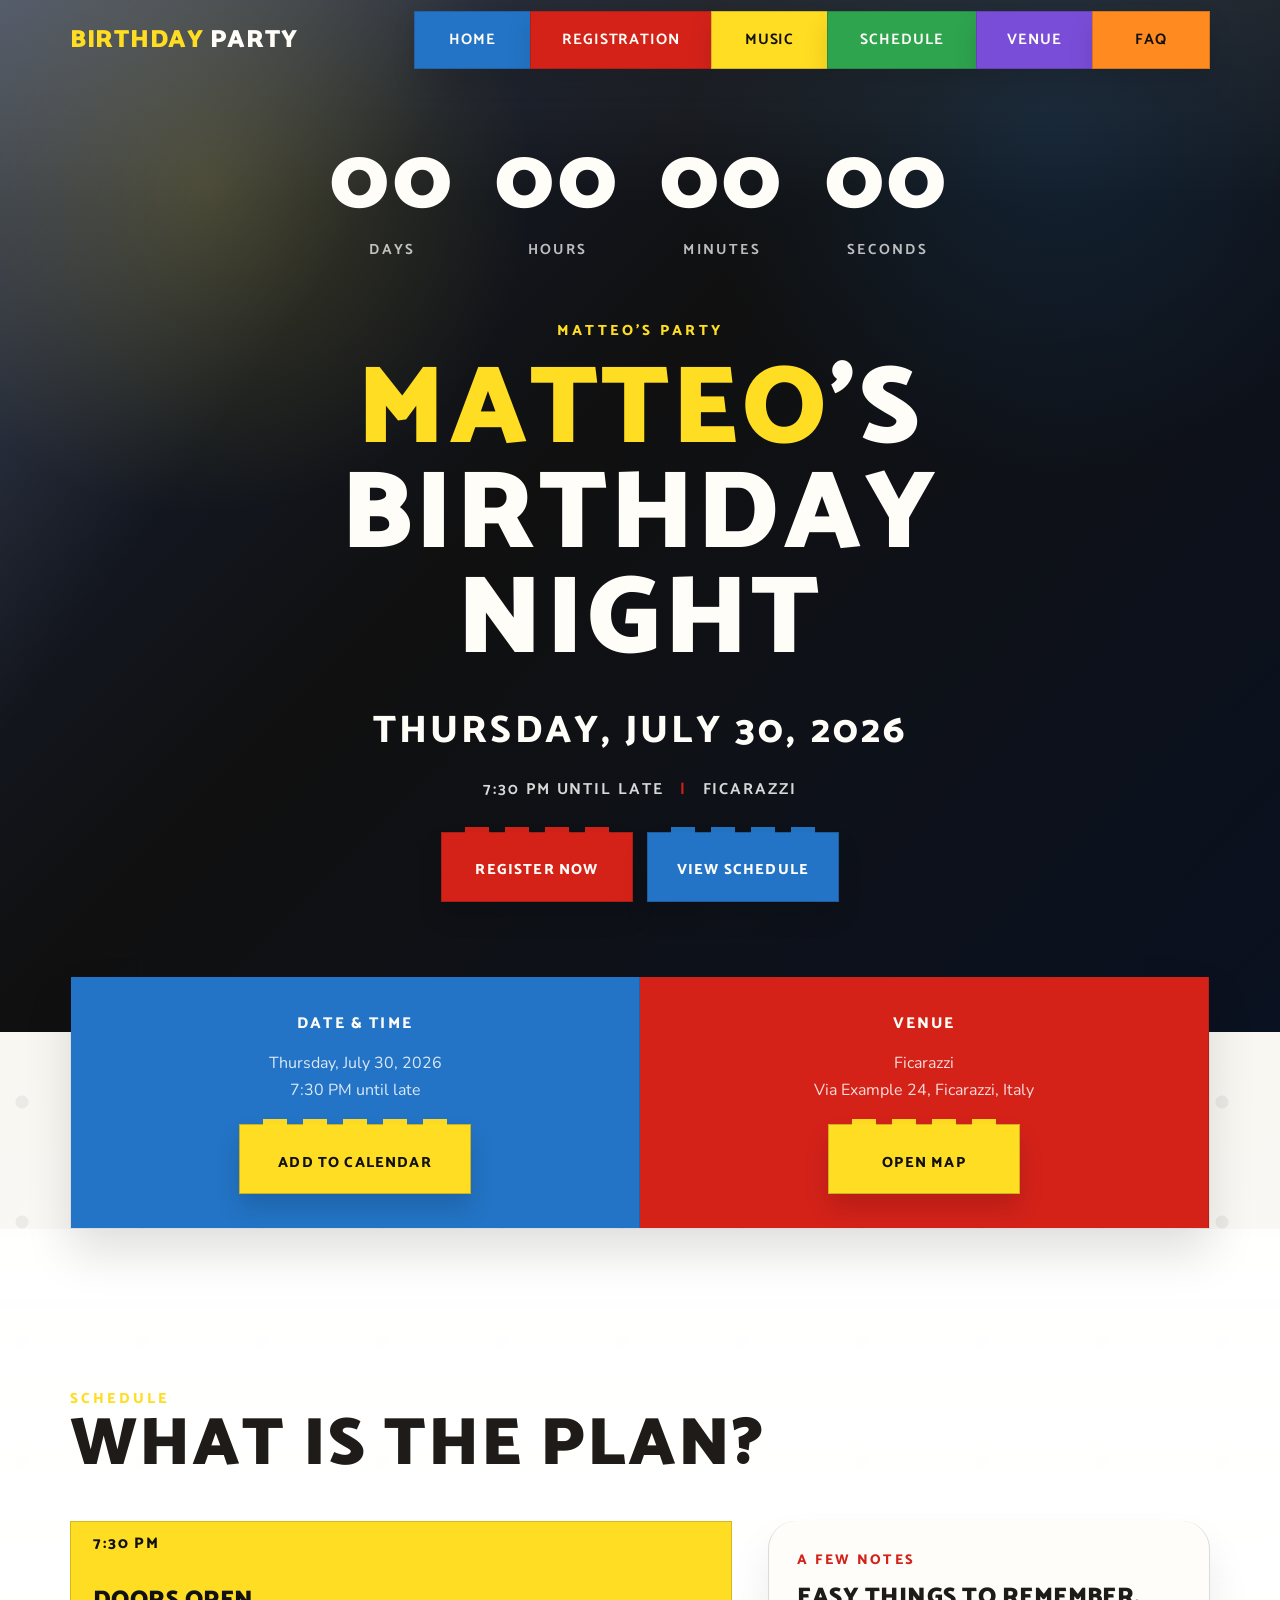
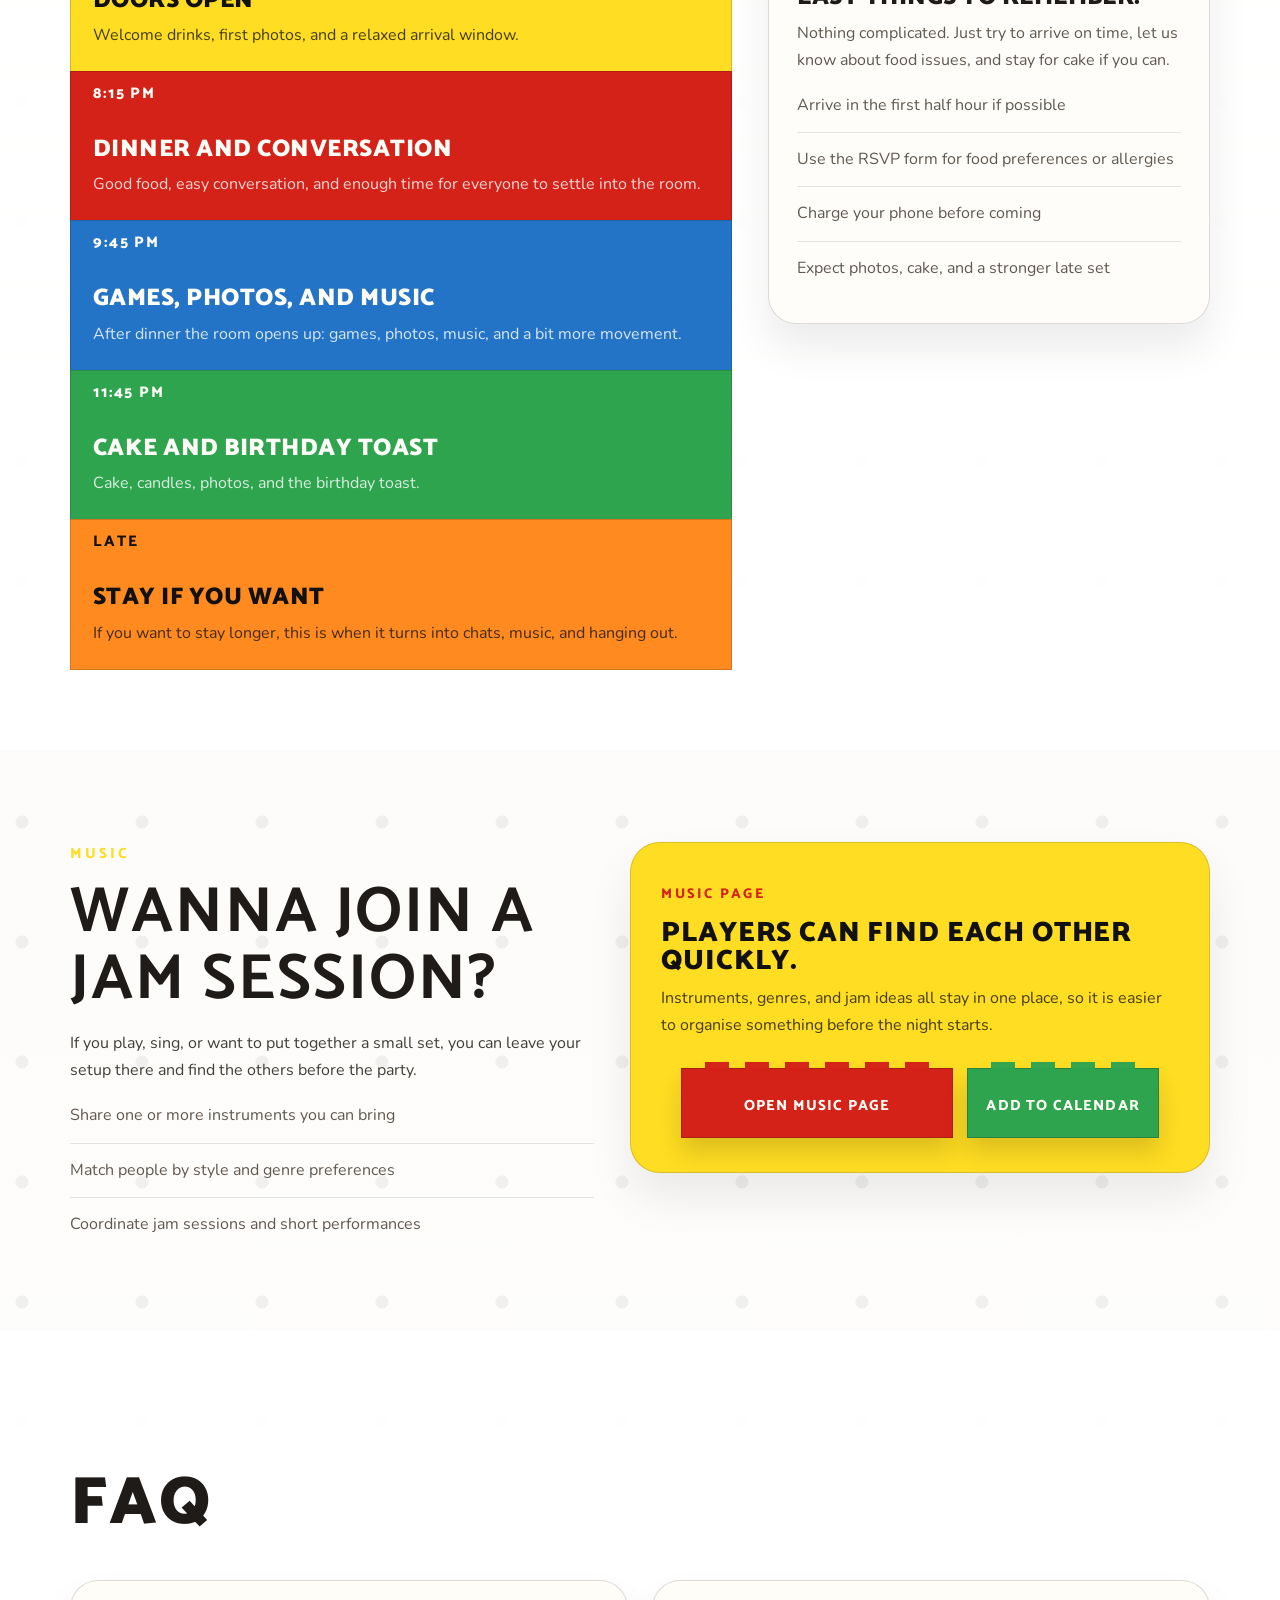
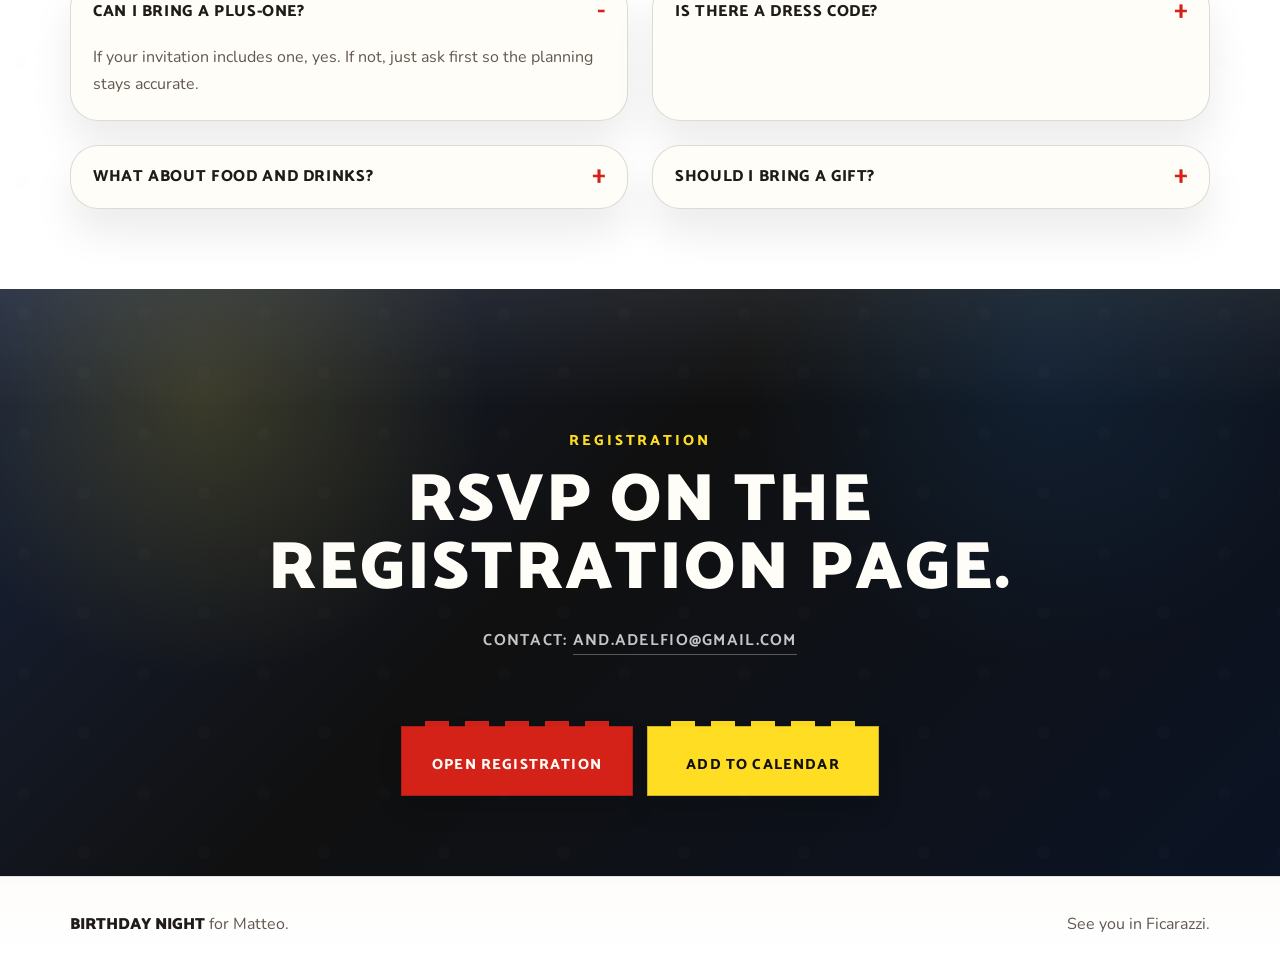
==== commit 74bd3ab3: "Updated website at Thu Mar 19 05:21:39 PM CET 2026" ====
--- a/index.html
+++ b/index.html
@@ -24,44 +24,34 @@
     <link rel="stylesheet" href="styles.css" />
   </head>
   <body class="lego-theme">
-    <header class="site-header">
-      <div class="container nav-shell">
-        <a class="brand" href="#top" aria-label="Go to top">
-          <span class="brand-wordmark">
-            <span class="brand-accent" data-host-initial>Birthday</span>
-            <span data-event-name>PARTY</span>
-          </span>
-        </a>
-
-        <button
-          class="nav-toggle"
-          type="button"
-          aria-expanded="false"
-          aria-controls="site-nav"
-          aria-label="Toggle navigation"
-        >
-          <span></span>
-          <span></span>
-          <span></span>
-        </button>
-
-        <nav class="site-nav" id="site-nav">
-          <a href="#story">About</a>
-          <a class="nav-action" href="rsvp.html">Registration</a>
-          <a href="music.html">Music</a>
-          <a href="#schedule">Schedule</a>
-          <a href="#venue">Venue</a>
-          <a href="#faq">FAQ</a>
-        </nav>
-      </div>
-    </header>
+    <div data-site-header></div>
 
     <main id="top">
-
-      <section class="hero">
+      <section class="hero" id="about">
         <div class="container hero-inner">
+          <div class="hero-countdown reveal" id="countdown" aria-label="Time until the event">
+            <div class="countdown-grid">
+              <div class="count-segment">
+                <span id="days">00</span>
+                <small>Days</small>
+              </div>
+              <div class="count-segment">
+                <span id="hours">00</span>
+                <small>Hours</small>
+              </div>
+              <div class="count-segment">
+                <span id="minutes">00</span>
+                <small>Minutes</small>
+              </div>
+              <div class="count-segment">
+                <span id="seconds">00</span>
+                <small>Seconds</small>
+              </div>
+            </div>
+          </div>
+
           <div class="hero-copy reveal">
-            <p class="hero-kicker">Birthday Celebration</p>
+            <p class="hero-kicker">Matteo's party</p>
             <h1>
               <span class="hero-accent" data-host-name>Matteo</span>'s
               <span data-event-name>Birthday Night</span>
@@ -74,15 +64,10 @@
               <span class="hero-separator">|</span>
               <span data-venue-name></span>
             </p>
-            <p class="hero-lead">
-              A birthday site shaped like an event landing page: clear, bold,
-              and high-energy from the first screen, with everything guests need
-              in one place.
-            </p>
 
             <div class="hero-actions">
-              <a class="button button-primary" href="rsvp.html">Register now</a>
-              <a class="button button-dark-outline" href="#schedule">
+              <a class="button button-primary brick-4" href="rsvp.html">Register now</a>
+              <a class="button button-dark-outline brick-4" href="#schedule">
                 View schedule
               </a>
             </div>
@@ -98,77 +83,19 @@
               <span data-display-date></span><br />
               <span data-display-time></span>
             </p>
+            <button class="button button-outline brick-5" type="button" data-download-ics>
+              Add to calendar
+            </button>
           </article>
 
-          <article class="banner-block reveal">
+          <article class="banner-block reveal" id="venue">
             <span class="banner-label">Venue</span>
             <p>
               <span data-venue-name></span><br />
               <span data-address></span>
             </p>
+            <a class="button button-outline brick-4" href="#" data-map-link>Open map</a>
           </article>
-
-          <div class="banner-block banner-action reveal">
-            <button class="button button-outline" type="button" data-download-ics>
-              Download invite
-            </button>
-          </div>
-        </div>
-      </section>
-
-      <section class="section section-light" id="story">
-        <div class="container">
-          <div class="section-heading reveal">
-            <p class="section-kicker">About the night</p>
-            <h2>Structured like an event. Felt like a celebration.</h2>
-            <p>
-              The original TEDx-inspired version now stays in the project as the
-              legacy theme. The live site leans into brighter brick colors,
-              glossy surfaces, and a more playful party identity.
-            </p>
-          </div>
-
-          <div class="feature-grid">
-            <article class="feature-box reveal">
-              <div class="feature-top">
-                <span>01</span>
-              </div>
-              <div class="feature-body">
-                <h3>Arrive to a real opening</h3>
-                <p>
-                  The night starts with intention: drinks ready, music set, and
-                  enough structure that nobody spends the first hour waiting for
-                  things to begin.
-                </p>
-              </div>
-            </article>
-
-            <article class="feature-box reveal">
-              <div class="feature-top">
-                <span>02</span>
-              </div>
-              <div class="feature-body">
-                <h3>Keep the momentum moving</h3>
-                <p>
-                  Food, conversation, photos, cake, and music each have their
-                  moment so the evening feels paced instead of accidental.
-                </p>
-              </div>
-            </article>
-
-            <article class="feature-box reveal">
-              <div class="feature-top">
-                <span>03</span>
-              </div>
-              <div class="feature-body">
-                <h3>Leave guests fully informed</h3>
-                <p>
-                  Date, venue, registration, and quick answers all live in one
-                  clear flow, so sharing the event stays simple and polished.
-                </p>
-              </div>
-            </article>
-          </div>
         </div>
       </section>
 
@@ -176,11 +103,7 @@
         <div class="container">
           <div class="section-heading reveal">
             <p class="section-kicker">Schedule</p>
-            <h2>A clean flow from first arrival to late-night drift.</h2>
-            <p>
-              This keeps the evening feeling designed, while still leaving room
-              for spontaneity once the main moments land.
-            </p>
+            <h2>What is the plan?</h2>
           </div>
 
           <div class="schedule-layout">
@@ -209,8 +132,8 @@
                 <div class="timeline-content">
                   <h3>Games, photos, and music</h3>
                   <p>
-                    The energy lifts, the soundtrack changes, and the evening
-                    starts feeling fully alive.
+                    After dinner the room opens up: games, photos, music, and a
+                    bit more movement.
                   </p>
                 </div>
               </article>
@@ -220,8 +143,7 @@
                 <div class="timeline-content">
                   <h3>Cake and birthday toast</h3>
                   <p>
-                    The signature moment: cameras ready, everyone close, and the
-                    whole room focused on one memory.
+                    Cake, candles, photos, and the birthday toast.
                   </p>
                 </div>
               </article>
@@ -231,20 +153,19 @@
                 <div class="timeline-content">
                   <h3>Stay if you want</h3>
                   <p>
-                    After the main beats are done, the night softens into music,
-                    conversation, and whatever comes next.
+                    If you want to stay longer, this is when it turns into
+                    chats, music, and hanging out.
                   </p>
                 </div>
               </article>
             </div>
 
             <aside class="side-panel reveal">
-              <span class="side-label">Guest notes</span>
-              <h3 data-theme-label>Primary colors, glossy bricks, still organized</h3>
-              <p>
-                Think smart casual with confidence. The page keeps the tone
-                event-like, but the mood of the actual night should stay easy,
-                warm, and social.
+              <span class="side-label">A few notes</span>
+              <h3 data-theme-label>Easy things to remember.</h3>
+              <p>
+                Nothing complicated. Just try to arrive on time, let us know
+                about food issues, and stay for cake if you can.
               </p>
               <ul class="list-check">
                 <li>Arrive in the first half hour if possible</li>
@@ -257,63 +178,14 @@
         </div>
       </section>
 
-      <section class="section venue-section" id="venue">
-        <div class="container venue-layout">
-          <div class="venue-copy reveal">
-            <div class="section-heading">
-              <p class="section-kicker">Venue</p>
-              <h2>The setting should carry the night with it.</h2>
-              <p>
-                Somewhere with enough room to move, enough atmosphere to matter,
-                and enough comfort that the evening can stretch naturally.
-              </p>
-            </div>
-
-            <div class="venue-meta">
-              <article>
-                <span>Venue</span>
-                <strong data-venue-name></strong>
-              </article>
-              <article>
-                <span>Address</span>
-                <strong data-address></strong>
-              </article>
-              <article>
-                <span>City</span>
-                <strong data-city-label></strong>
-              </article>
-            </div>
-
-            <div class="hero-actions">
-              <a class="button button-primary" href="#" data-map-link>Open map</a>
-              <button class="button button-dark-outline" type="button" data-download-ics>
-                Add to calendar
-              </button>
-            </div>
-          </div>
-
-          <aside class="venue-panel reveal">
-            <span class="side-label">Before you arrive</span>
-            <h3>Keep the easy things easy.</h3>
-            <ul class="list-check">
-              <li>Let the host know about dietary needs ahead of time</li>
-              <li>Plan your route before leaving home</li>
-              <li>Bring the kind of outfit that works in photos</li>
-              <li>Stay for the cake moment if you can</li>
-            </ul>
-          </aside>
-        </div>
-      </section>
-
       <section class="section section-light music-promo-section" id="music">
         <div class="container music-promo-shell">
           <div class="music-promo-copy reveal">
             <p class="section-kicker">Music</p>
-            <h2>A dedicated page for players, jams, and mini live sets.</h2>
-            <p>
-              Guests who play can now save instruments, styles, and genres in
-              the database, then use a shared music board to organize quick
-              sessions before the party starts.
+            <h2>Wanna join a jam session?</h2>
+            <p>
+              If you play, sing, or want to put together a small set, you can
+              leave your setup there and find the others before the party.
             </p>
             <ul class="list-check">
               <li>Share one or more instruments you can bring</li>
@@ -323,17 +195,16 @@
           </div>
 
           <aside class="music-promo-panel reveal">
-            <span class="side-label">Music Lab</span>
-            <h3>Lego visuals, live roster, playful energy.</h3>
-            <p>
-              The new page leans into a bold toy-like visual style while the
-              older TEDx-inspired direction remains available as a legacy base in
-              the project.
+            <span class="side-label">Music page</span>
+            <h3>Players can find each other quickly.</h3>
+            <p>
+              Instruments, genres, and jam ideas all stay in one place, so it
+              is easier to organise something before the night starts.
             </p>
 
             <div class="callout-actions">
-              <a class="button button-primary" href="music.html">Open music page</a>
-              <button class="button button-outline" type="button" data-download-ics>
+              <a class="button button-primary brick-6" href="music.html">Open music page</a>
+              <button class="button button-success brick-4" type="button" data-download-ics>
                 Add to calendar
               </button>
             </div>
@@ -344,8 +215,7 @@
       <section class="section section-white" id="faq">
         <div class="container">
           <div class="section-heading reveal">
-            <p class="section-kicker">FAQ</p>
-            <h2>Clear answers, fewer messages.</h2>
+            <h2>FAQ</h2>
           </div>
 
           <div class="faq-grid">
@@ -360,8 +230,7 @@
             <details class="faq-card reveal">
               <summary>Is there a dress code?</summary>
               <p>
-                Smart casual with some intent. Black, red, metallic details, or
-                anything clean and party-ready fits the mood.
+                Nothing formal. Just come tidy and comfortable.
               </p>
             </details>
 
@@ -388,12 +257,7 @@
         <div class="container rsvp-callout reveal">
           <div class="rsvp-copy">
             <p class="section-kicker">Registration</p>
-            <h2>Use the dedicated registration page to save your RSVP.</h2>
-            <p>
-              Registrations are handled from a separate page with group
-              selection, new-group creation, and database-backed duplicate
-              protection using the guest email.
-            </p>
+            <h2>RSVP on the registration page.</h2>
             <p class="rsvp-contact">
               Contact:
               <a href="#" data-contact-link data-contact-email></a>
@@ -401,8 +265,8 @@
           </div>
 
           <div class="callout-actions">
-            <a class="button button-primary" href="rsvp.html">Open registration</a>
-            <button class="button button-outline" type="button" data-download-ics>
+            <a class="button button-primary brick-5" href="rsvp.html">Open registration</a>
+            <button class="button button-outline brick-5" type="button" data-download-ics>
               Add to calendar
             </button>
           </div>
@@ -410,15 +274,7 @@
       </section>
     </main>
 
-    <footer class="site-footer">
-      <div class="container footer-inner">
-        <p>
-          <strong data-event-name>Birthday Night</strong> for
-          <span data-host-name>Matteo</span>.
-        </p>
-        <p>Brick theme live, TEDx-inspired layout kept as the legacy version.</p>
-      </div>
-    </footer>
+    <div data-site-footer></div>
 
     <script src="script.js"></script>
   </body>
--- a/styles.css
+++ b/styles.css
@@ -209,20 +209,7 @@
   background-size: cover, cover, auto, auto;
 }
 
-.hero::before {
-  content: "";
-  position: absolute;
-  inset: 0;
-  background-image:
-    repeating-linear-gradient(
-      90deg,
-      rgba(255, 255, 255, 0.05) 0,
-      rgba(255, 255, 255, 0.05) 1px,
-      transparent 1px,
-      transparent 118px
-    );
-  opacity: 0.12;
-}
+/* Decorative overlay intentionally disabled here. */
 
 .hero::after {
   content: "";
@@ -235,12 +222,23 @@
   position: relative;
   z-index: 1;
   width: 100%;
+  display: grid;
+  gap: 56px;
+  justify-items: center;
 }
 
 .hero-copy {
   max-width: 860px;
   margin: 0 auto;
   text-align: center;
+}
+
+.hero-countdown {
+  width: 100%;
+}
+
+.hero-countdown .countdown-grid {
+  gap: 40px;
 }
 
 .hero-kicker {
@@ -405,7 +403,7 @@
 
 .event-banner-grid {
   display: grid;
-  grid-template-columns: repeat(3, minmax(0, 1fr));
+  grid-template-columns: repeat(2, minmax(0, 1fr));
   background: var(--white);
   border: 1px solid #ededed;
   box-shadow: 0 18px 34px rgba(0, 0, 0, 0.08);
@@ -437,6 +435,10 @@
   color: var(--muted);
 }
 
+.banner-block .button {
+  margin-top: 20px;
+}
+
 .banner-action {
   display: flex;
   align-items: center;
@@ -451,16 +453,7 @@
 }
 
 .section-light {
-  background:
-    linear-gradient(var(--off-white), var(--off-white)),
-    repeating-linear-gradient(
-      -45deg,
-      rgba(0, 0, 0, 0.02) 0,
-      rgba(0, 0, 0, 0.02) 2px,
-      transparent 2px,
-      transparent 18px
-    );
-  background-blend-mode: normal;
+  /* background: linear-gradient(180deg, #f3efe7 0%, #fbfaf7 100%); */
 }
 
 .section-white {
@@ -1079,10 +1072,6 @@
   text-transform: uppercase;
 }
 
-.rsvp-form label:last-of-type {
-  margin-bottom: 0;
-}
-
 .rsvp-form input,
 .rsvp-form select,
 .rsvp-form textarea {
@@ -1196,8 +1185,28 @@
   --lego-red: #d42219;
   --lego-blue: #2374c6;
   --lego-yellow: #ffdd22;
+  --lego-green: #2ea44f;
+  --lego-purple: #7a4dd8;
+  --lego-orange: #ff8a1f;
   --lego-white: #fff8ea;
   --lego-black: #121212;
+  --brick-stud-size: 40px;
+  --brick-stud-height: 9px;
+  --brick-stud-mask: repeating-linear-gradient(
+    90deg,
+    transparent 0 20%,
+    #000 20% 80%,
+    transparent 80% 100%
+  );
+  --brick-stud-filter:
+    drop-shadow(1px 0 0 rgba(17, 17, 17, 0.22))
+    drop-shadow(-1px 0 0 rgba(17, 17, 17, 0.22))
+    drop-shadow(0 1px 0 rgba(17, 17, 17, 0.2))
+    drop-shadow(0 -1px 0 rgba(255, 255, 255, 0.1))
+    drop-shadow(0 3px 4px rgba(0, 0, 0, 0.12));
+  --lego-stud-size-list: 72px 72px, 72px 72px, 72px 72px, 72px 72px;
+  --lego-stud-soft: none;
+  --lego-stud-strong: none;
   --accent: #d42219;
   --black: #121212;
   --black-soft: #1c2436;
@@ -1225,42 +1234,71 @@
 }
 
 .lego-theme .nav-toggle {
-  border-radius: 14px;
+  border-radius: 0;
   border: 1.5px solid rgba(255, 255, 255, 0.28);
   background: rgba(7, 12, 23, 0.28);
 }
 
+.lego-theme .site-nav {
+  --nav-stud-size: 32px;
+  gap: 0;
+  align-items: stretch;
+  padding-top: 0;
+}
+
 .lego-theme .site-nav a {
-  padding: 10px 18px;
+  --nav-brick-fill: var(--lego-blue);
+  --nav-text: var(--white);
+  --nav-stud-count: 3;
+  display: inline-flex;
+  align-items: center;
+  justify-content: center;
+  inline-size: calc(var(--nav-stud-count) * var(--nav-stud-size) + 22px);
+  min-height: 58px;
+  padding: 14px 12px;
   border: 1.5px solid rgba(17, 17, 17, 0.18);
-  border-radius: 16px;
-  color: var(--white);
+  border-radius: 0;
+  background: var(--nav-brick-fill);
+  color: var(--nav-text);
   box-shadow: 0 12px 24px rgba(0, 0, 0, 0.12);
-}
-
-.lego-theme .site-nav a:nth-child(4n + 1) {
-  background:
-    linear-gradient(180deg, rgba(255, 255, 255, 0.2), transparent 38%),
-    var(--lego-blue);
-}
-
-.lego-theme .site-nav a:nth-child(4n + 2) {
-  background:
-    linear-gradient(180deg, rgba(255, 255, 255, 0.2), transparent 38%),
-    var(--lego-red);
-}
-
-.lego-theme .site-nav a:nth-child(4n + 3) {
-  background:
-    linear-gradient(180deg, rgba(255, 255, 255, 0.22), transparent 38%),
-    #ffffff;
-  color: #111111;
-}
-
-.lego-theme .site-nav a:nth-child(4n) {
-  background:
-    linear-gradient(180deg, rgba(255, 255, 255, 0.12), transparent 38%),
-    #111111;
+  white-space: nowrap;
+  text-align: center;
+}
+
+.lego-theme .site-nav a + a {
+  margin-left: -1.5px;
+}
+
+.lego-theme .site-nav a:nth-child(6n + 1) {
+  --nav-brick-fill: var(--lego-blue);
+  --nav-stud-count: 3;
+}
+
+.lego-theme .site-nav a:nth-child(6n + 2) {
+  --nav-brick-fill: var(--lego-red);
+  --nav-stud-count: 5;
+}
+
+.lego-theme .site-nav a:nth-child(6n + 3) {
+  --nav-brick-fill: var(--lego-yellow);
+  --nav-text: #111111;
+  --nav-stud-count: 3;
+}
+
+.lego-theme .site-nav a:nth-child(6n + 4) {
+  --nav-brick-fill: var(--lego-green);
+  --nav-stud-count: 4;
+}
+
+.lego-theme .site-nav a:nth-child(6n + 5) {
+  --nav-brick-fill: var(--lego-purple);
+  --nav-stud-count: 3;
+}
+
+.lego-theme .site-nav a:nth-child(6n) {
+  --nav-brick-fill: var(--lego-orange);
+  --nav-text: #111111;
+  --nav-stud-count: 3;
 }
 
 .lego-theme .site-nav a:hover,
@@ -1270,55 +1308,108 @@
   box-shadow: 0 16px 30px rgba(0, 0, 0, 0.16);
 }
 
-.lego-theme .site-nav a.nav-action {
-  background:
-    linear-gradient(180deg, rgba(255, 255, 255, 0.2), transparent 38%),
-    var(--lego-yellow);
-  border-color: rgba(17, 17, 17, 0.2);
-  color: #111111;
+.lego-theme .site-nav a.nav-action,
+.lego-theme .site-nav a[aria-current="page"] {
+  background: var(--nav-brick-fill);
+  color: var(--nav-text);
+  border-color: rgba(17, 17, 17, 0.34);
+  box-shadow:
+    inset 0 0 0 2px rgba(255, 255, 255, 0.34),
+    0 16px 30px rgba(0, 0, 0, 0.16);
 }
 
 .lego-theme .button {
-  border: 1.5px solid rgba(17, 17, 17, 0.18);
-  border-radius: 18px;
-  box-shadow: 0 14px 28px rgba(0, 0, 0, 0.14);
+  --brick-fill: var(--lego-red);
+  --brick-text: var(--white);
+  --brick-stud-count: 5;
+  position: relative;
+  isolation: isolate;
+  overflow: visible;
+  inline-size: calc(var(--brick-stud-count) * var(--brick-stud-size) + 32px);
+  min-height: 70px;
+  padding: 22px 16px 14px;
+  border: 1.5px solid rgba(17, 17, 17, 0.22);
+  border-radius: 0;
+  background: var(--brick-fill);
+  color: var(--brick-text);
+  box-shadow: 0 14px 24px rgba(0, 0, 0, 0.14);
+  white-space: nowrap;
+  text-align: center;
+}
+
+.lego-theme .button::before {
+  content: "";
+  position: absolute;
+  z-index: -1;
+  left: 50%;
+  top: calc(var(--brick-stud-height) * -0.72);
+  width: calc(var(--brick-stud-count) * var(--brick-stud-size));
+  height: var(--brick-stud-height);
+  transform: translateX(-50%);
+  background: var(--brick-fill);
+  -webkit-mask-image: var(--brick-stud-mask);
+  -webkit-mask-size: var(--brick-stud-size) 100%;
+  -webkit-mask-repeat: repeat-x;
+  mask-image: var(--brick-stud-mask);
+  mask-size: var(--brick-stud-size) 100%;
+  mask-repeat: repeat-x;
+  opacity: 0.98;
+  filter: var(--brick-stud-filter);
+  pointer-events: none;
 }
 
 .lego-theme .button:hover,
 .lego-theme .button:focus-visible {
   transform: translateY(-1px);
-  box-shadow: 0 18px 34px rgba(0, 0, 0, 0.16);
+  box-shadow: 0 18px 30px rgba(0, 0, 0, 0.18);
 }
 
 .lego-theme .button-primary {
-  background:
-    linear-gradient(180deg, rgba(255, 255, 255, 0.2), transparent 38%),
-    var(--lego-red);
-  border-color: rgba(17, 17, 17, 0.2);
+  --brick-fill: var(--lego-red);
+  --brick-text: var(--white);
+}
+
+.lego-theme .button-success {
+  --brick-fill: var(--lego-green);
+  --brick-text: var(--white);
 }
 
 .lego-theme .button-primary:hover,
-.lego-theme .button-primary:focus-visible {
-  background:
-    linear-gradient(180deg, rgba(255, 255, 255, 0.16), transparent 38%),
-    var(--lego-red);
+.lego-theme .button-primary:focus-visible,
+.lego-theme .button-success:hover,
+.lego-theme .button-success:focus-visible {
   border-color: rgba(17, 17, 17, 0.24);
 }
 
 .lego-theme .button-outline {
-  background:
-    linear-gradient(180deg, rgba(255, 255, 255, 0.2), transparent 38%),
-    var(--lego-yellow);
-  border-color: rgba(17, 17, 17, 0.2);
-  color: #111111;
+  --brick-fill: var(--lego-yellow);
+  --brick-text: #111111;
 }
 
 .lego-theme .button-dark-outline {
-  background:
-    linear-gradient(180deg, rgba(255, 255, 255, 0.2), transparent 38%),
-    var(--lego-blue);
-  border-color: rgba(17, 17, 17, 0.2);
-  color: var(--white);
+  --brick-fill: var(--lego-blue);
+  --brick-text: var(--white);
+}
+
+.lego-theme .button.brick-4,
+.music-toggle.brick-4 {
+  --brick-stud-count: 4;
+}
+
+.lego-theme .button.brick-5,
+.music-toggle.brick-5 {
+  --brick-stud-count: 5;
+}
+
+.lego-theme .button.brick-6,
+.music-toggle.brick-6 {
+  --brick-stud-count: 6;
+}
+
+.lego-theme .hero-actions,
+.lego-theme .form-actions,
+.lego-theme .callout-actions {
+  margin-top: calc(22px + var(--brick-stud-height) * 0.72);
 }
 
 .lego-theme .hero,
@@ -1382,33 +1473,82 @@
 }
 
 .lego-theme .event-banner-grid {
-  overflow: hidden;
+  overflow: visible;
   border: 1.5px solid rgba(17, 17, 17, 0.12);
-  border-radius: 30px;
+  border-radius: 0;
   background: transparent;
   box-shadow: 0 24px 44px rgba(0, 0, 0, 0.12);
 }
 
+.lego-theme .banner-block,
+.lego-theme .feature-box,
+.lego-theme .timeline-content,
+.lego-theme .side-panel,
+.lego-theme .venue-panel,
+.lego-theme .faq-card,
+.lego-theme .rsvp-form,
+.lego-theme .thank-you-detail,
+.lego-theme .venue-meta article,
+.lego-theme .rsvp-summary article,
+.lego-theme .rsvp-info-card,
+.lego-theme .mode-option,
+.music-set-card,
+.music-promo-panel,
+.music-summary article,
+.music-choice-card:not(.music-choice-card-instrument),
+.music-form,
+.music-board-toolbar,
+.music-board-empty,
+.music-card {
+  --card-brick-fill: #fffdf8;
+  --card-stud-fill: var(--card-brick-fill);
+  --card-stud-opacity: 0;
+  --card-stud-count: 4;
+  position: relative;
+  isolation: isolate;
+  background: var(--card-brick-fill);
+}
+
+.lego-theme .banner-block,
+.lego-theme .feature-box,
+.lego-theme .timeline-content,
+.lego-theme .side-panel,
+.lego-theme .venue-panel,
+.lego-theme .faq-card,
+.lego-theme .rsvp-form,
+.music-set-card,
+.music-promo-panel,
+.music-form,
+.music-board-toolbar,
+.music-card {
+  --card-stud-count: 5;
+}
+
+.lego-theme .venue-meta article,
+.lego-theme .rsvp-summary article,
+.lego-theme .mode-option,
+.lego-theme .thank-you-detail,
+.music-summary article,
+.music-choice-card:not(.music-choice-card-instrument),
+.music-board-empty {
+  --card-stud-count: 3;
+}
+
 .lego-theme .banner-block {
+  --card-stud-opacity: 0.98;
   border-right: 1.5px solid rgba(17, 17, 17, 0.14);
 }
 
 .lego-theme .banner-block:nth-child(1) {
-  background:
-    linear-gradient(180deg, rgba(255, 255, 255, 0.18), transparent 36%),
-    var(--lego-blue);
+  --card-brick-fill: var(--lego-blue);
 }
 
 .lego-theme .banner-block:nth-child(2) {
-  background:
-    linear-gradient(180deg, rgba(255, 255, 255, 0.18), transparent 36%),
-    var(--lego-red);
+  --card-brick-fill: var(--lego-red);
 }
 
 .lego-theme .banner-action {
-  background:
-    linear-gradient(180deg, rgba(255, 255, 255, 0.22), transparent 36%),
-    var(--lego-yellow);
+  --card-brick-fill: var(--lego-yellow);
 }
 
 .lego-theme .banner-block:nth-child(1) .banner-label,
@@ -1422,14 +1562,14 @@
 }
 
 .lego-theme .section-light {
+  background-size: var(--lego-stud-size-list), auto;
+}
+
+.lego-theme .section-white {
   background:
-    radial-gradient(circle at 18px 18px, rgba(0, 0, 0, 0.04) 0, rgba(0, 0, 0, 0.04) 6px, transparent 7px),
-    linear-gradient(180deg, #f4f0e7 0%, #fbfaf7 100%);
-  background-size: 92px 92px, auto;
-}
-
-.lego-theme .section-white {
-  background: linear-gradient(180deg, rgba(255, 255, 255, 0.92), rgba(255, 255, 255, 0.98));
+    var(--lego-stud-soft),
+    linear-gradient(180deg, rgba(255, 255, 255, 0.92), rgba(255, 255, 255, 0.98));
+  background-size: var(--lego-stud-size-list), auto;
 }
 
 .lego-theme .feature-box,
@@ -1442,25 +1582,19 @@
   border: 1.5px solid rgba(17, 17, 17, 0.14);
   border-radius: 28px;
   box-shadow: 0 24px 42px rgba(0, 0, 0, 0.08);
-  overflow: hidden;
+  overflow: visible;
 }
 
 .lego-theme .feature-top {
-  background:
-    linear-gradient(180deg, rgba(255, 255, 255, 0.18), transparent 36%),
-    var(--lego-blue);
+  background: var(--lego-blue);
 }
 
 .lego-theme .feature-box:nth-child(2) .feature-top {
-  background:
-    linear-gradient(180deg, rgba(255, 255, 255, 0.18), transparent 36%),
-    var(--lego-red);
+  background: var(--lego-red);
 }
 
 .lego-theme .feature-box:nth-child(3) .feature-top {
-  background:
-    linear-gradient(180deg, rgba(255, 255, 255, 0.24), transparent 36%),
-    var(--lego-yellow);
+  background: var(--lego-yellow);
 }
 
 .lego-theme .feature-box:nth-child(3) .feature-top span {
@@ -1468,35 +1602,97 @@
 }
 
 .lego-theme .timeline::before {
-  left: 5px;
-  width: 4px;
-  border-radius: 999px;
-  background: linear-gradient(180deg, var(--lego-blue) 0%, var(--lego-red) 50%, var(--lego-yellow) 100%);
-}
-
-.lego-theme .timeline-item::before {
-  top: 22px;
-  width: 18px;
-  height: 18px;
-  border: 0;
-  background:
-    linear-gradient(180deg, rgba(255, 255, 255, 0.28), transparent 38%),
-    var(--lego-blue);
-  box-shadow:
-    0 0 0 4px var(--off-white),
-    0 10px 18px rgba(0, 0, 0, 0.14);
-}
-
-.lego-theme .timeline-item:nth-child(even)::before {
-  background:
-    linear-gradient(180deg, rgba(255, 255, 255, 0.28), transparent 38%),
-    var(--lego-red);
-}
-
+  content: none;
+  display: none;
+}
+
+.lego-theme .timeline {
+  display: flex;
+  flex-direction: column;
+  padding-left: 0;
+}
+
+.lego-theme .timeline-item {
+  --timeline-brick-fill: var(--lego-yellow);
+  --timeline-text: #111111;
+  --timeline-note: rgba(17, 17, 17, 0.78);
+  display: block;
+  padding: 0;
+}
+
+.lego-theme .timeline-item:nth-child(5n + 1) {
+  --timeline-brick-fill: var(--lego-yellow);
+  --timeline-text: #111111;
+  --timeline-note: rgba(17, 17, 17, 0.78);
+}
+
+.lego-theme .timeline-item:nth-child(5n + 2) {
+  --timeline-brick-fill: var(--lego-red);
+  --timeline-text: var(--white);
+  --timeline-note: rgba(255, 255, 255, 0.82);
+}
+
+.lego-theme .timeline-item:nth-child(5n + 3) {
+  --timeline-brick-fill: var(--lego-blue);
+  --timeline-text: var(--white);
+  --timeline-note: rgba(255, 255, 255, 0.82);
+}
+
+.lego-theme .timeline-item:nth-child(5n + 4) {
+  --timeline-brick-fill: var(--lego-green);
+  --timeline-text: var(--white);
+  --timeline-note: rgba(255, 255, 255, 0.82);
+}
+
+.lego-theme .timeline-item:nth-child(5n) {
+  --timeline-brick-fill: var(--lego-orange);
+  --timeline-text: #111111;
+  --timeline-note: rgba(17, 17, 17, 0.78);
+}
+
+.lego-theme .timeline-item + .timeline-item {
+  margin-top: -1.5px;
+}
+
+.lego-theme .timeline-item:last-child {
+  padding-bottom: 0;
+}
+
+.lego-theme .timeline-item::before,
 .lego-theme .timeline-item.highlight::before {
-  background:
-    linear-gradient(180deg, rgba(255, 255, 255, 0.28), transparent 38%),
-    var(--lego-yellow);
+  content: none;
+  display: none;
+}
+
+.lego-theme .timeline-time {
+  display: block;
+  width: 100%;
+  margin: 0;
+  padding: 14px 22px 12px;
+  border: 1.5px solid rgba(17, 17, 17, 0.18);
+  border-bottom: 0;
+  background: var(--timeline-brick-fill);
+  color: var(--timeline-text);
+  line-height: 1;
+}
+
+.lego-theme .timeline-content {
+  width: 100%;
+  margin-top: 0;
+  padding: 24px 22px 22px;
+  border: 1.5px solid rgba(17, 17, 17, 0.18);
+  border-top: 0;
+  border-radius: 0;
+  box-shadow: none;
+  background: var(--timeline-brick-fill);
+}
+
+.lego-theme .timeline-content h3 {
+  color: var(--timeline-text);
+}
+
+.lego-theme .timeline-content p {
+  color: var(--timeline-note);
 }
 
 .lego-theme .side-panel,
@@ -1504,9 +1700,7 @@
 .lego-theme .rsvp-form,
 .lego-theme .thank-you-panel {
   border-top: 0;
-  background:
-    linear-gradient(180deg, rgba(255, 255, 255, 0.24), transparent 24%),
-    linear-gradient(180deg, #fff7d1 0%, #fffdfa 100%);
+  background: #fffdfa;
 }
 
 .lego-theme .list-check li {
@@ -1514,9 +1708,7 @@
 }
 
 .lego-theme .faq-card {
-  background:
-    linear-gradient(180deg, rgba(255, 255, 255, 0.24), transparent 24%),
-    linear-gradient(180deg, #fffdf8 0%, #f8f4ed 100%);
+  background: #fffdf8;
 }
 
 .lego-theme .faq-card summary::after {
@@ -1596,40 +1788,56 @@
 .lego-theme .rsvp-summary article,
 .lego-theme .rsvp-info-card {
   border: 1.5px solid rgba(17, 17, 17, 0.14);
-  border-radius: 20px;
+  border-radius: 0;
   box-shadow: 0 18px 30px rgba(0, 0, 0, 0.12);
+}
+
+.lego-theme .venue-meta article,
+.lego-theme .rsvp-summary article {
+  --card-stud-count: 8;
+}
+
+.lego-theme .venue-meta,
+.lego-theme .rsvp-summary {
+  gap: 0;
+}
+
+.lego-theme .venue-meta article,
+.lego-theme .rsvp-summary article {
+  box-shadow: none;
+}
+
+.lego-theme .venue-meta article + article,
+.lego-theme .rsvp-summary article + article {
+  margin-top: -1.5px;
 }
 
 .lego-theme .venue-meta article:nth-child(4n + 1),
 .lego-theme .rsvp-summary article:nth-child(4n + 1),
 .lego-theme .rsvp-info-card:nth-child(4n + 1) {
-  background:
-    linear-gradient(180deg, rgba(255, 255, 255, 0.18), transparent 36%),
-    var(--lego-blue);
+  --card-brick-fill: var(--lego-blue);
+  --card-stud-opacity: 0.98;
 }
 
 .lego-theme .venue-meta article:nth-child(4n + 2),
 .lego-theme .rsvp-summary article:nth-child(4n + 2),
 .lego-theme .rsvp-info-card:nth-child(4n + 2) {
-  background:
-    linear-gradient(180deg, rgba(255, 255, 255, 0.18), transparent 36%),
-    var(--lego-red);
+  --card-brick-fill: var(--lego-red);
+  --card-stud-opacity: 0.98;
 }
 
 .lego-theme .venue-meta article:nth-child(4n + 3),
 .lego-theme .rsvp-summary article:nth-child(4n + 3),
 .lego-theme .rsvp-info-card:nth-child(4n + 3) {
-  background:
-    linear-gradient(180deg, rgba(255, 255, 255, 0.22), transparent 36%),
-    var(--lego-yellow);
+  --card-brick-fill: var(--lego-yellow);
+  --card-stud-opacity: 0.98;
 }
 
 .lego-theme .venue-meta article:nth-child(4n),
 .lego-theme .rsvp-summary article:nth-child(4n),
 .lego-theme .rsvp-info-card:nth-child(4n) {
-  background:
-    linear-gradient(180deg, rgba(255, 255, 255, 0.22), transparent 36%),
-    #ffffff;
+  --card-brick-fill: #ffffff;
+  --card-stud-opacity: 0;
 }
 
 .lego-theme .venue-meta article:nth-child(4n + 1) span,
@@ -1694,9 +1902,8 @@
 .lego-theme .mode-option {
   border: 1.5px solid rgba(17, 17, 17, 0.12);
   border-radius: 16px;
-  background:
-    linear-gradient(180deg, rgba(255, 255, 255, 0.42), transparent 40%),
-    linear-gradient(135deg, #ffffff, #f5f5f1);
+  --card-brick-fill: #fffdf8;
+  background: var(--card-brick-fill);
   box-shadow: 0 12px 20px rgba(0, 0, 0, 0.06);
 }
 
@@ -1705,9 +1912,8 @@
 }
 
 .lego-theme .thank-you-detail {
-  background:
-    linear-gradient(180deg, rgba(255, 255, 255, 0.42), transparent 40%),
-    linear-gradient(135deg, #ffffff, #f5f5f1);
+  --card-brick-fill: #fffdf8;
+  background: var(--card-brick-fill);
 }
 
 .lego-theme .thank-you-inline-link {
@@ -1752,92 +1958,28 @@
 .music-page .music-fieldset legend,
 .music-page .music-card-label,
 .music-page .music-choice-card span,
-.music-page .site-nav a,
 .music-page .music-toggle {
   font-family: "Catamaran", sans-serif;
 }
 
-.music-page .site-header.is-scrolled {
-  background: rgba(13, 21, 39, 0.95);
-  border-bottom-color: rgba(255, 255, 255, 0.18);
-}
-
-.music-page .site-nav a {
-  padding: 10px 18px;
-  border: 1.5px solid rgba(17, 17, 17, 0.18);
-  border-radius: 16px;
-  color: var(--white);
-  box-shadow: 0 12px 24px rgba(0, 0, 0, 0.12);
-}
-
-.music-page .site-nav a:nth-child(1) {
-  background: var(--lego-blue);
-}
-
-.music-page .site-nav a:nth-child(2) {
-  background: var(--lego-red);
-}
-
-.music-page .site-nav a:nth-child(3) {
-  background: var(--lego-yellow);
-  color: #111111;
-}
-
-.music-page .site-nav a:nth-child(4) {
-  background: #161616;
-}
-
-.music-page .site-nav a:nth-child(5) {
-  background: #ffffff;
-  color: #111111;
-}
-
-.music-page .site-nav a:hover,
-.music-page .site-nav a:focus-visible {
-  color: inherit;
-  transform: translateY(-1px);
-  box-shadow: 0 16px 30px rgba(0, 0, 0, 0.16);
-}
-
-.music-page .site-nav a.nav-action {
-  background: var(--lego-yellow);
-  border-color: rgba(17, 17, 17, 0.22);
-  color: #111111;
-}
-
 .music-page .button {
-  border: 1.5px solid rgba(17, 17, 17, 0.18);
-  border-radius: 18px;
-  box-shadow: 0 14px 28px rgba(0, 0, 0, 0.14);
-}
-
-.music-page .button:hover,
-.music-page .button:focus-visible {
-  transform: translateY(-1px);
-  box-shadow: 0 18px 34px rgba(0, 0, 0, 0.16);
+  --brick-fill: var(--lego-red);
+  --brick-text: var(--white);
 }
 
 .music-page .button-primary {
-  background:
-    linear-gradient(180deg, rgba(255, 255, 255, 0.2), transparent 38%),
-    var(--lego-red);
-  border-color: rgba(17, 17, 17, 0.2);
+  --brick-fill: var(--lego-red);
+  --brick-text: var(--white);
 }
 
 .music-page .button-outline {
-  background:
-    linear-gradient(180deg, rgba(255, 255, 255, 0.2), transparent 38%),
-    var(--lego-yellow);
-  border-color: rgba(17, 17, 17, 0.2);
-  color: #111111;
+  --brick-fill: var(--lego-yellow);
+  --brick-text: #111111;
 }
 
 .music-page .button-dark-outline {
-  background:
-    linear-gradient(180deg, rgba(255, 255, 255, 0.2), transparent 38%),
-    var(--lego-blue);
-  border-color: rgba(17, 17, 17, 0.2);
-  color: var(--white);
+  --brick-fill: var(--lego-blue);
+  --brick-text: var(--white);
 }
 
 .music-stage {
@@ -2058,23 +2200,29 @@
 }
 
 .music-toggle {
+  --brick-fill: var(--lego-red);
+  --brick-text: var(--white);
+  --brick-stud-count: 4;
   position: absolute;
+  isolation: isolate;
   left: 50%;
   bottom: 28px;
   z-index: 2;
-  min-width: 220px;
-  padding: 18px 28px;
-  border: 1.5px solid rgba(17, 17, 17, 0.2);
-  border-radius: 20px;
-  background:
-    linear-gradient(180deg, rgba(255, 255, 255, 0.22), transparent 34%),
-    var(--lego-red);
-  color: var(--white);
+  inline-size: calc(var(--brick-stud-count) * var(--brick-stud-size) + 32px);
+  overflow: visible;
+  min-height: 72px;
+  padding: 22px 16px 14px;
+  border: 1.5px solid rgba(17, 17, 17, 0.22);
+  border-radius: 0;
+  background: var(--brick-fill);
+  color: var(--brick-text);
   font-family: "Catamaran", sans-serif;
   font-size: 0.92rem;
   font-weight: 900;
   letter-spacing: 0.14em;
   text-transform: uppercase;
+  white-space: nowrap;
+  text-align: center;
   transform: translateX(-50%);
   box-shadow: 0 16px 30px rgba(0, 0, 0, 0.2);
   transition:
@@ -2084,14 +2232,31 @@
     color 180ms ease;
 }
 
+.music-toggle::before {
+  content: "";
+  position: absolute;
+  z-index: -1;
+  left: 50%;
+  top: calc(var(--brick-stud-height) * -0.72);
+  width: calc(var(--brick-stud-count) * var(--brick-stud-size));
+  height: var(--brick-stud-height);
+  transform: translateX(-50%);
+  background: var(--brick-fill);
+  -webkit-mask-image: var(--brick-stud-mask);
+  -webkit-mask-size: var(--brick-stud-size) 100%;
+  -webkit-mask-repeat: repeat-x;
+  mask-image: var(--brick-stud-mask);
+  mask-size: var(--brick-stud-size) 100%;
+  mask-repeat: repeat-x;
+  opacity: 0.98;
+  filter: var(--brick-stud-filter);
+  pointer-events: none;
+}
+
 .music-toggle:hover,
 .music-toggle:focus-visible {
-  background:
-    linear-gradient(180deg, rgba(255, 255, 255, 0.16), transparent 34%),
-    var(--lego-red);
-  color: var(--white);
   transform: translateX(-50%) translateY(-1px);
-  box-shadow: 0 20px 34px rgba(0, 0, 0, 0.24);
+  box-shadow: 0 20px 32px rgba(0, 0, 0, 0.24);
 }
 
 .anim1 {
@@ -2213,21 +2378,18 @@
 }
 
 .music-set-card {
-  overflow: hidden;
+  --card-brick-fill: #fffdf8;
+  overflow: visible;
   border: 1.5px solid rgba(17, 17, 17, 0.14);
   border-radius: 28px;
-  background:
-    linear-gradient(180deg, rgba(255, 255, 255, 0.72), rgba(255, 255, 255, 0.96));
+  background: var(--card-brick-fill);
   box-shadow: 0 24px 42px rgba(0, 0, 0, 0.08);
 }
 
 .music-set-image-shell {
   aspect-ratio: 1 / 1;
   padding: 24px;
-  background:
-    radial-gradient(circle at 18px 18px, rgba(0, 0, 0, 0.04) 0, rgba(0, 0, 0, 0.04) 6px, transparent 7px),
-    linear-gradient(180deg, #f9f5ea 0%, #ffffff 100%);
-  background-size: 84px 84px, auto;
+  background: #fffdf8;
 }
 
 .music-set-image-shell img {
@@ -2285,31 +2447,38 @@
 }
 
 .music-promo-panel {
+  --card-brick-fill: var(--lego-yellow);
+  --card-stud-opacity: 0.98;
   position: relative;
-  overflow: hidden;
-  padding: 82px 30px 34px;
-  background:
-    linear-gradient(180deg, rgba(255, 255, 255, 0.24), transparent 28%),
-    linear-gradient(135deg, rgba(255, 221, 34, 0.96), rgba(255, 244, 188, 0.98));
+  overflow: visible;
+  padding: 40px 30px 34px;
+  background: var(--card-brick-fill);
   border: 1.5px solid rgba(17, 17, 17, 0.14);
   border-radius: 30px;
   box-shadow: 0 24px 46px rgba(0, 0, 0, 0.08);
 }
 
+.lego-theme .banner-block::before,
+.lego-theme .feature-box::before,
+.lego-theme .timeline-content::before,
+.lego-theme .side-panel::before,
+.lego-theme .venue-panel::before,
+.lego-theme .faq-card::before,
+.lego-theme .rsvp-form::before,
+.lego-theme .thank-you-detail::before,
+.lego-theme .venue-meta article::before,
+.lego-theme .rsvp-summary article::before,
+.lego-theme .rsvp-info-card::before,
+.lego-theme .mode-option::before,
+.music-set-card::before,
 .music-promo-panel::before,
+.music-summary article::before,
+.music-choice-card:not(.music-choice-card-instrument)::before,
 .music-form::before,
 .music-board-toolbar::before,
+.music-board-empty::before,
 .music-card::before {
-  content: "";
-  position: absolute;
-  left: 22px;
-  right: 22px;
-  top: 18px;
-  height: 30px;
-  background-image: radial-gradient(circle at 16px 15px, rgba(255, 255, 255, 0.42) 0, rgba(255, 255, 255, 0.42) 9px, rgba(0, 0, 0, 0.12) 10px, transparent 11px);
-  background-size: 54px 30px;
-  pointer-events: none;
-  opacity: 0.48;
+  content: none;
 }
 
 .music-promo-panel h3 {
@@ -2370,19 +2539,23 @@
 }
 
 .music-summary article:nth-child(1) {
-  background: var(--lego-blue);
+  --card-brick-fill: var(--lego-blue);
+  --card-stud-opacity: 0.98;
 }
 
 .music-summary article:nth-child(2) {
-  background: var(--lego-red);
+  --card-brick-fill: var(--lego-red);
+  --card-stud-opacity: 0.98;
 }
 
 .music-summary article:nth-child(3) {
-  background: var(--lego-yellow);
+  --card-brick-fill: var(--lego-yellow);
+  --card-stud-opacity: 0.98;
 }
 
 .music-summary article:nth-child(4) {
-  background: #ffffff;
+  --card-brick-fill: #ffffff;
+  --card-stud-opacity: 0;
 }
 
 .music-summary article:nth-child(3) span,
@@ -2416,9 +2589,11 @@
 
 .music-choice-grid-instruments {
   grid-template-columns: repeat(3, minmax(0, 1fr));
+  gap: 16px;
 }
 
 .music-choice-card {
+  --card-brick-fill: #ffffff;
   display: flex;
   align-items: center;
   gap: 12px;
@@ -2426,9 +2601,7 @@
   padding: 14px 16px;
   border: 1.5px solid rgba(17, 17, 17, 0.14);
   border-radius: 16px;
-  background:
-    linear-gradient(180deg, rgba(255, 255, 255, 0.42), transparent 40%),
-    linear-gradient(135deg, #ffffff, #f6f6f6);
+  background: var(--card-brick-fill);
   box-shadow: 0 14px 24px rgba(0, 0, 0, 0.08);
   cursor: pointer;
   transition:
@@ -2437,104 +2610,24 @@
     background-color 180ms ease;
 }
 
-.music-choice-card-instrument {
-  position: relative;
-  align-items: flex-end;
-  min-height: 172px;
-  padding: 18px;
-  overflow: hidden;
-  background-position: center center;
-  background-repeat: no-repeat;
-  background-size: cover;
-}
-
-.music-choice-card-instrument::before {
-  content: "";
-  position: absolute;
-  inset: 0;
-  background:
-    linear-gradient(180deg, rgba(255, 255, 255, 0.12) 0%, transparent 22%, rgba(0, 0, 0, 0.18) 100%),
-    linear-gradient(180deg, rgba(255, 255, 255, 0.18), transparent 34%);
-  pointer-events: none;
-}
-
-.music-choice-card-instrument::after {
-  content: "";
-  position: absolute;
-  inset: 0;
-  background: linear-gradient(135deg, rgba(255, 255, 255, 0.16) 0, transparent 28%, transparent 68%, rgba(0, 0, 0, 0.1) 100%);
-  pointer-events: none;
-}
-
-.music-choice-card-guitar {
-  background-image: url("https://www.brickeconomy.com/resources/images/sets/lego-21329-1_large.jpg");
-}
-
-.music-choice-card-bass {
-  background-image: url("https://www.brickeconomy.com/resources/images/sets/lego-21334-1_large.jpg");
-}
-
-.music-choice-card-drums {
-  background-color: #c20f00;
-  background-image:
-    radial-gradient(circle at 50% 18%, rgba(255, 255, 255, 0.22), transparent 38%),
-    linear-gradient(180deg, rgba(255, 255, 255, 0.08), rgba(0, 0, 0, 0.08)),
-    url("https://assets.codepen.io/513624/pngkey.com-drum-set-png-879883_5.png");
-  background-position: center center, center center, center 42%;
-  background-size: cover, cover, 76%;
-}
-
-.music-choice-card-piano {
-  background-image: url("https://www.brickeconomy.com/resources/images/sets/lego-21323-1_large.jpg");
-}
-
-.music-choice-card-synth {
-  background-image: url("https://www.brickeconomy.com/resources/images/sets/lego-43115-1_large.jpg");
-}
-
-.music-choice-card-voice {
-  background-image: url("https://www.brickeconomy.com/resources/images/sets/lego-42610-1_large.jpg");
-}
-
 .music-choice-card input {
   width: auto;
   margin: 0;
 }
 
-.music-choice-card-content {
-  position: relative;
-  z-index: 1;
-  display: flex;
-  flex-direction: column;
-  width: 100%;
-}
-
 .music-choice-card:hover {
   transform: translateY(-1px);
   box-shadow: 0 18px 28px rgba(0, 0, 0, 0.12);
 }
 
 .music-choice-card:not(.music-choice-card-instrument):has(input:checked) {
-  background:
-    linear-gradient(180deg, rgba(255, 255, 255, 0.16), transparent 36%),
-    var(--lego-yellow);
+  --card-brick-fill: var(--lego-yellow);
+  --card-stud-opacity: 0.98;
+  background: var(--card-brick-fill);
   border-color: rgba(17, 17, 17, 0.18);
   box-shadow:
     0 18px 28px rgba(0, 0, 0, 0.12),
     inset 0 0 0 1px rgba(255, 255, 255, 0.12);
-}
-
-.music-choice-card-instrument:has(input:checked) {
-  border-color: rgba(17, 17, 17, 0.24);
-  box-shadow:
-    0 20px 30px rgba(0, 0, 0, 0.16),
-    inset 0 0 0 1px rgba(255, 255, 255, 0.12);
-}
-
-.music-choice-card-instrument:has(input:checked)::before {
-  background:
-    linear-gradient(180deg, rgba(255, 255, 255, 0.14) 0%, transparent 24%, rgba(0, 0, 0, 0.12) 100%),
-    linear-gradient(180deg, rgba(255, 255, 255, 0.2), transparent 34%);
 }
 
 .music-choice-card span {
@@ -2546,24 +2639,123 @@
   text-transform: uppercase;
 }
 
-.music-choice-card-content > span {
-  color: var(--white);
-  text-shadow: 0 2px 8px rgba(0, 0, 0, 0.5);
+.music-instrument-option {
+  --instrument-bg-image: none;
+  --instrument-bg-size: 66%;
+  --instrument-bg-position: center 56%;
+  position: relative;
+  display: block;
+  margin: 0;
+  aspect-ratio: 1 / 1;
+  border: 1.5px solid rgba(17, 17, 17, 0.14);
+  border-radius: 16px;
+  overflow: hidden;
+  background: rgba(255, 255, 255, 0.96);
+  box-shadow: 0 14px 24px rgba(0, 0, 0, 0.08);
+  transition:
+    border-color 180ms ease,
+    box-shadow 180ms ease;
+}
+
+.music-instrument-option-guitar {
+  --instrument-bg-size: 58%;
+  --instrument-bg-position: center 60%;
+  --instrument-bg-image: url("https://www.brickeconomy.com/resources/images/sets/lego-21329-1_large.jpg");
+}
+
+.music-instrument-option-bass {
+  --instrument-bg-size: 66%;
+  --instrument-bg-position: center 58%;
+  --instrument-bg-image: url("https://www.brickeconomy.com/resources/images/sets/lego-21334-1_large.jpg");
+}
+
+.music-instrument-option-drums {
+  --instrument-bg-size: 72%;
+  --instrument-bg-position: center 46%;
+  --instrument-bg-image: url("https://assets.codepen.io/513624/pngkey.com-drum-set-png-879883_5.png");
+}
+
+.music-instrument-option-piano {
+  --instrument-bg-size: 63%;
+  --instrument-bg-position: center 58%;
+  --instrument-bg-image: url("https://www.brickeconomy.com/resources/images/sets/lego-21323-1_large.jpg");
+}
+
+.music-instrument-option-synth {
+  --instrument-bg-size: 68%;
+  --instrument-bg-position: center 58%;
+  --instrument-bg-image: url("https://www.brickeconomy.com/resources/images/sets/lego-43115-1_large.jpg");
+}
+
+.music-instrument-option-voice {
+  --instrument-bg-size: 61%;
+  --instrument-bg-position: center 58%;
+  --instrument-bg-image: url("https://www.brickeconomy.com/resources/images/sets/lego-42610-1_large.jpg");
+}
+
+.music-instrument-option::before {
+  content: "";
+  position: absolute;
+  inset: 10px 10px 34px;
+  background-image: var(--instrument-bg-image);
+  background-position: var(--instrument-bg-position);
+  background-repeat: no-repeat;
+  background-size: var(--instrument-bg-size);
+  pointer-events: none;
+}
+
+.music-instrument-input {
+  position: absolute;
+  inset: 0;
+  z-index: 1;
+  width: 100%;
+  height: 100%;
+  margin: 0;
+  appearance: none;
+  -webkit-appearance: none;
+  border: 0;
+  border-radius: 0;
+  background: transparent;
+  opacity: 0;
+  cursor: pointer;
+}
+
+.music-instrument-option:has(.music-instrument-input:focus-visible),
+.music-instrument-option:has(.music-instrument-input:checked) {
+  border-color: var(--lego-blue);
+  box-shadow:
+    0 0 0 4px rgba(35, 116, 198, 0.22),
+    0 16px 28px rgba(0, 0, 0, 0.12);
+}
+
+.music-instrument-label {
+  position: absolute;
+  right: 16px;
+  bottom: 16px;
+  left: 16px;
+  z-index: 2;
+  color: #111111;
+  font-family: "Catamaran", sans-serif;
+  font-size: 0.92rem;
+  font-weight: 800;
+  letter-spacing: 0.04em;
+  text-transform: uppercase;
+  text-shadow: none;
+  pointer-events: none;
 }
 
 .music-form {
+  --card-brick-fill: #fffdfa;
   position: relative;
-  overflow: hidden;
-  padding: 82px 30px 30px;
+  overflow: visible;
+  padding: 40px 30px 30px;
   border: 1.5px solid rgba(17, 17, 17, 0.14);
   border-radius: 30px;
-  background:
-    linear-gradient(180deg, rgba(255, 255, 255, 0.24), transparent 24%),
-    linear-gradient(180deg, #fff7d1 0%, #fffdfa 100%);
+  background: var(--card-brick-fill);
   box-shadow: 0 24px 46px rgba(0, 0, 0, 0.08);
 }
 
-.music-form input,
+.music-form input:not(.music-instrument-input),
 .music-form textarea {
   border-radius: 16px;
   border: 2px solid rgba(17, 17, 17, 0.12);
@@ -2571,18 +2763,18 @@
 }
 
 .music-board-toolbar {
+  --card-brick-fill: var(--lego-blue);
+  --card-stud-opacity: 0.98;
   position: relative;
   display: flex;
   align-items: center;
   justify-content: space-between;
   gap: 18px;
   margin-bottom: 32px;
-  padding: 74px 28px 28px;
+  padding: 40px 28px 28px;
   border: 1.5px solid rgba(17, 17, 17, 0.14);
   border-radius: 30px;
-  background:
-    linear-gradient(180deg, rgba(255, 255, 255, 0.24), transparent 28%),
-    var(--lego-blue);
+  background: var(--card-brick-fill);
   box-shadow: 0 24px 46px rgba(0, 0, 0, 0.12);
 }
 
@@ -2598,13 +2790,12 @@
 }
 
 .music-board-empty {
+  --card-brick-fill: #f9efbf;
   margin: 24px 0 0;
   padding: 22px 24px;
   border: 1.5px dashed rgba(17, 17, 17, 0.26);
   border-radius: 24px;
-  background:
-    linear-gradient(180deg, rgba(255, 255, 255, 0.32), transparent 42%),
-    #f9efbf;
+  background: var(--card-brick-fill);
   color: #333333;
 }
 
@@ -2619,24 +2810,19 @@
   --brick-note: rgba(255, 255, 255, 0.88);
   --brick-chip-bg: rgba(255, 255, 255, 0.94);
   --brick-chip-text: #111111;
+  --card-brick-fill: var(--brick-bg);
   position: relative;
-  overflow: hidden;
-  padding: 74px 24px 28px;
+  overflow: visible;
+  padding: 40px 24px 28px;
   border: 1.5px solid rgba(17, 17, 17, 0.14);
   border-radius: 30px;
-  background:
-    linear-gradient(180deg, rgba(255, 255, 255, 0.2), transparent 26%),
-    var(--brick-bg);
+  background: var(--card-brick-fill);
   box-shadow: 0 24px 40px rgba(0, 0, 0, 0.1);
   color: var(--brick-text);
 }
 
 .music-card::after {
-  content: "";
-  position: absolute;
-  inset: 0;
-  background: linear-gradient(130deg, rgba(255, 255, 255, 0.2) 0%, transparent 32%, transparent 70%, rgba(0, 0, 0, 0.12) 100%);
-  pointer-events: none;
+  display: none;
 }
 
 .music-card:nth-child(4n + 1) {
@@ -2646,6 +2832,7 @@
   --brick-note: rgba(255, 255, 255, 0.88);
   --brick-chip-bg: rgba(255, 255, 255, 0.94);
   --brick-chip-text: #111111;
+  --card-stud-opacity: 0.98;
 }
 
 .music-card:nth-child(4n + 2) {
@@ -2655,6 +2842,7 @@
   --brick-note: rgba(255, 255, 255, 0.88);
   --brick-chip-bg: rgba(255, 255, 255, 0.94);
   --brick-chip-text: #111111;
+  --card-stud-opacity: 0.98;
 }
 
 .music-card:nth-child(4n + 3) {
@@ -2664,6 +2852,7 @@
   --brick-note: rgba(17, 17, 17, 0.82);
   --brick-chip-bg: #111111;
   --brick-chip-text: #ffffff;
+  --card-stud-opacity: 0.98;
 }
 
 .music-card:nth-child(4n + 4) {
@@ -2673,6 +2862,7 @@
   --brick-note: rgba(17, 17, 17, 0.76);
   --brick-chip-bg: #111111;
   --brick-chip-text: #ffffff;
+  --card-stud-opacity: 0;
 }
 
 .music-card h3 {
@@ -2795,12 +2985,12 @@
 
   .site-nav {
     position: fixed;
-    top: 76px;
+    top: 84px;
     left: 16px;
     right: 16px;
     display: grid;
     gap: 10px;
-    padding: 16px;
+    padding: 14px;
     background: rgba(0, 0, 0, 0.96);
     border: 1px solid rgba(255, 255, 255, 0.12);
     opacity: 0;
@@ -2829,10 +3019,28 @@
   }
 
   .lego-theme .site-nav {
-    background: rgba(13, 21, 39, 0.96);
+    grid-template-columns: repeat(2, minmax(0, 1fr));
+    gap: 10px;
+    padding: 14px;
+    background: rgba(13, 21, 39, 0.98);
     border: 1.5px solid rgba(255, 255, 255, 0.18);
-    border-radius: 26px;
-    box-shadow: 0 24px 42px rgba(0, 0, 0, 0.28);
+    border-radius: 18px;
+    box-shadow: 0 24px 42px rgba(0, 0, 0, 0.32);
+  }
+
+  .lego-theme .site-nav a {
+    inline-size: auto;
+    min-height: 64px;
+    padding: 14px 10px;
+    font-size: 0.9rem;
+    line-height: 1.05;
+    box-shadow: 0 12px 18px rgba(0, 0, 0, 0.18);
+    white-space: normal;
+  }
+
+  .lego-theme .site-nav a + a {
+    margin-top: 0;
+    margin-left: 0;
   }
 
   body.nav-open .nav-toggle span:nth-child(1) {
@@ -2878,7 +3086,8 @@
   }
 
   .hero {
-    padding: 132px 0 120px;
+    min-height: auto;
+    padding: 126px 0 112px;
   }
 
   .music-stage {
@@ -2897,12 +3106,26 @@
     gap: 26px;
   }
 
+  .hero-inner {
+    gap: 42px;
+  }
+
   .timeline {
     padding-left: 24px;
   }
 
   .timeline-item {
     padding-left: 24px;
+  }
+
+  .lego-theme .timeline,
+  .lego-theme .timeline-item {
+    padding-left: 0;
+  }
+
+  .lego-theme .venue-meta article,
+  .lego-theme .rsvp-summary article {
+    --card-stud-count: 6;
   }
 
   .music-grid {
@@ -2944,10 +3167,16 @@
   .form-actions,
   .callout-actions {
     flex-direction: column;
+    align-items: center;
   }
 
   .button {
-    width: 100%;
+    width: auto;
+  }
+
+  .lego-theme .venue-meta article,
+  .lego-theme .rsvp-summary article {
+    --card-stud-count: 5;
   }
 
   .count-segment {
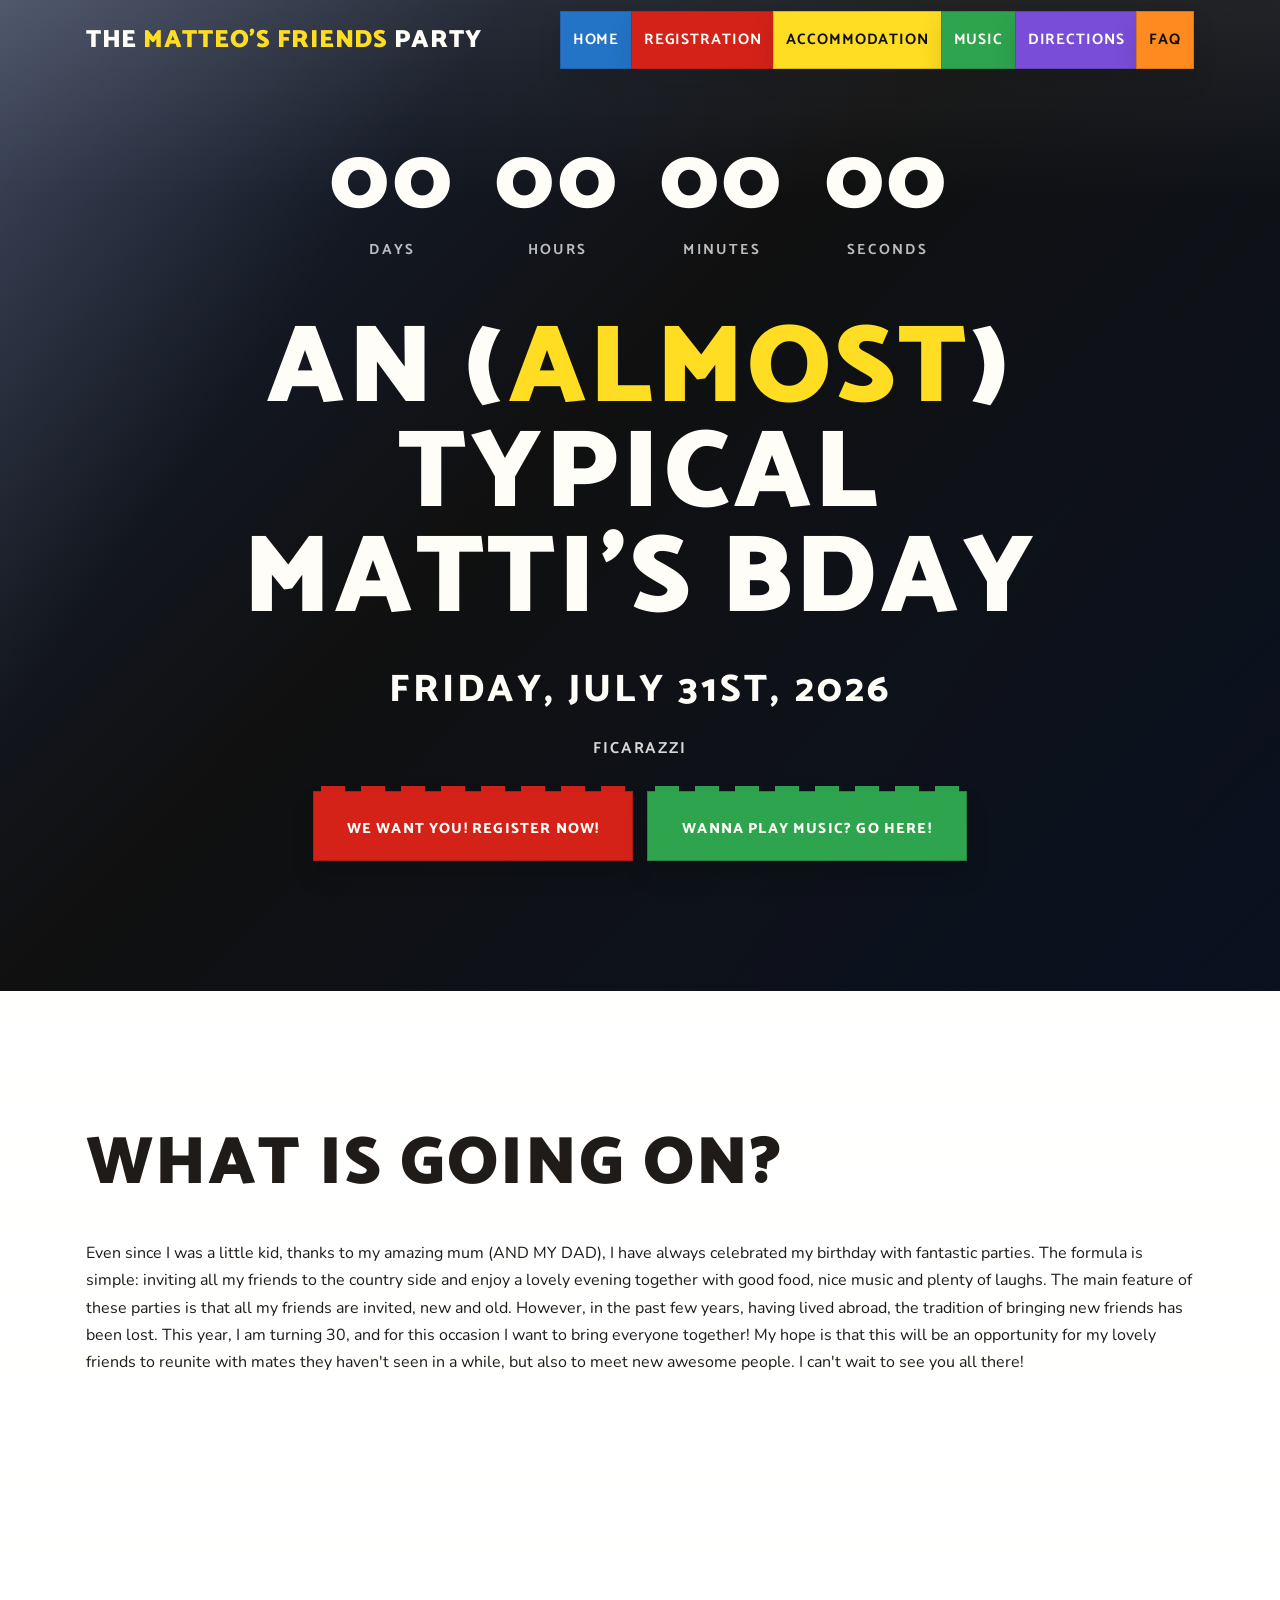
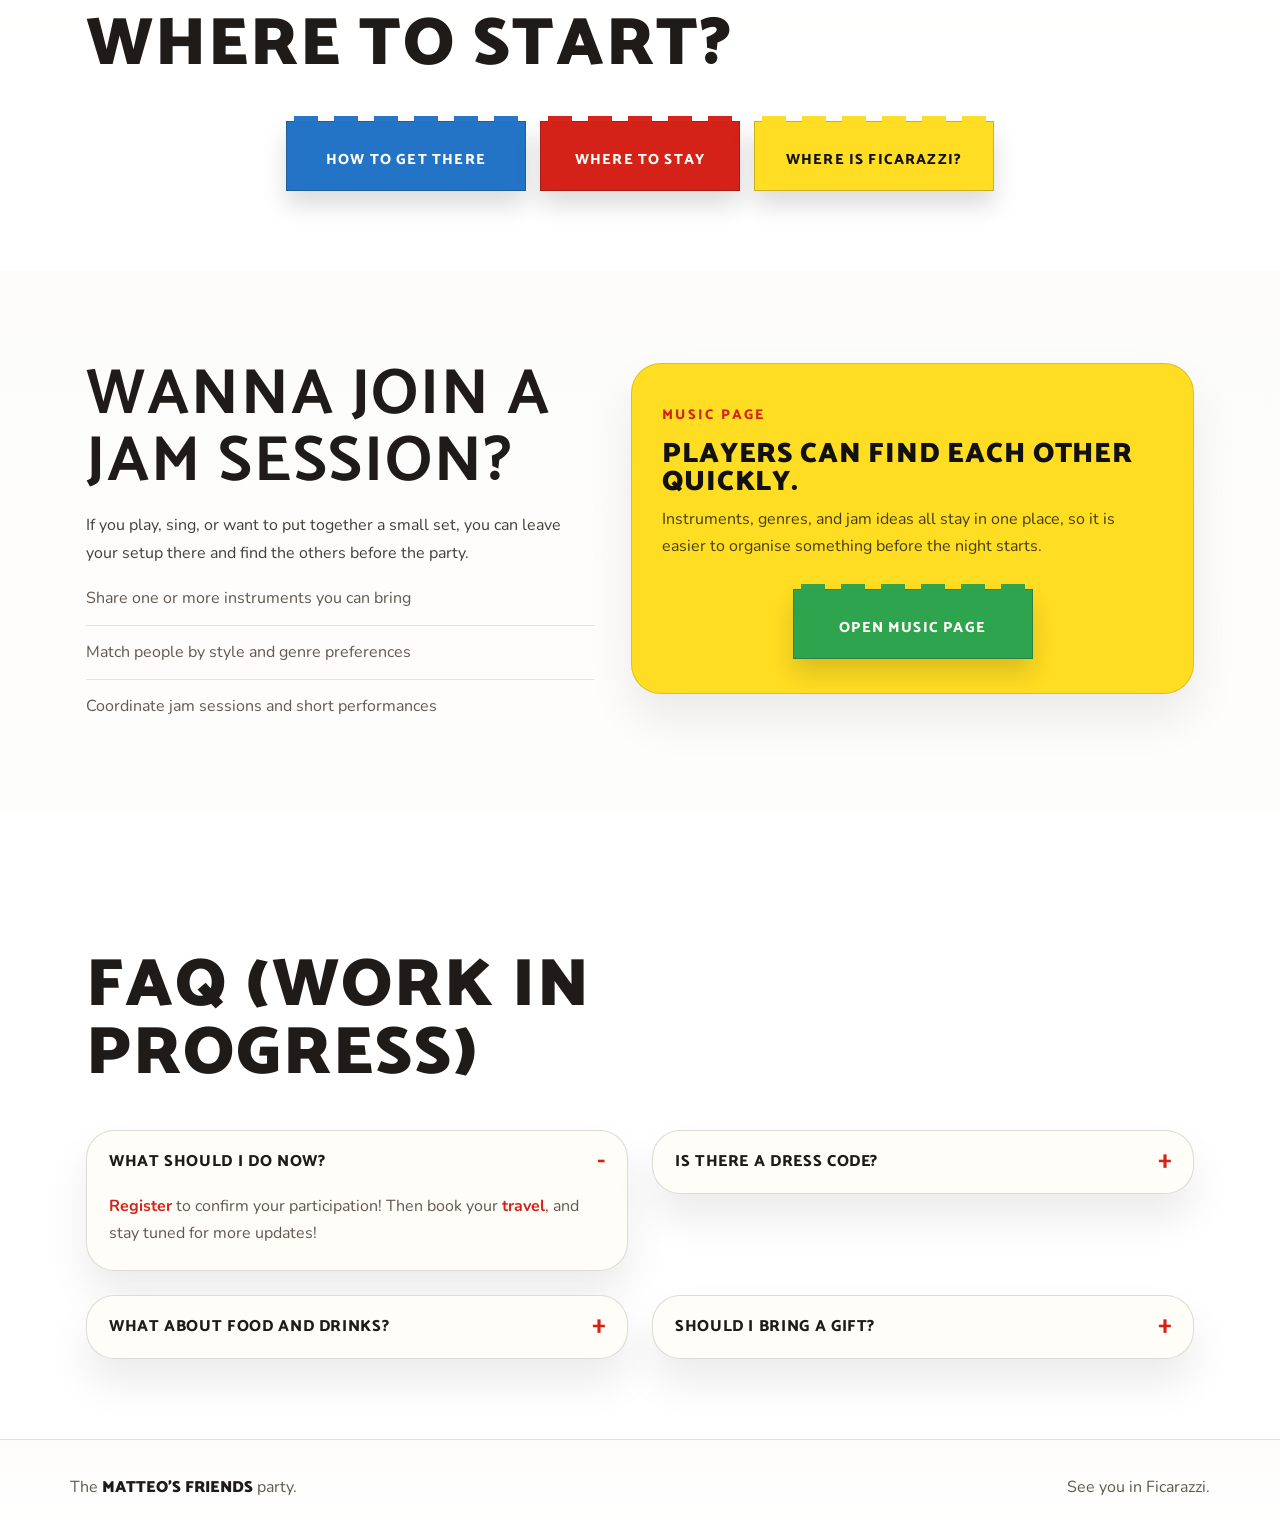
==== commit 3f144cbd: "first commit" ====
--- a/index.html
+++ b/index.html
@@ -13,14 +13,6 @@
       href="https://fonts.googleapis.com/css2?family=Nunito:wght@400;600;700;800&amp;family=Roboto:wght@300;400;500;700&amp;family=Catamaran:wght@400;700;800;900&amp;display=swap"
       rel="stylesheet"
     />
-    <style>
-      :root {
-        /* Uncomment these when you add real background photos. */
-        /* --hero-bg-image: url("images/hero.jpg"); */
-        /* --countdown-bg-image: url("images/countdown.jpg"); */
-        /* --venue-bg-image: url("images/venue.jpg"); */
-      }
-    </style>
     <link rel="stylesheet" href="styles.css" />
   </head>
   <body class="lego-theme">
@@ -51,31 +43,44 @@
           </div>
 
           <div class="hero-copy reveal">
-            <p class="hero-kicker">Matteo's party</p>
+            <!-- <p class="hero-kicker">Matteo's party</p> -->
             <h1>
-              <span class="hero-accent" data-host-name>Matteo</span>'s
-              <span data-event-name>Birthday Night</span>
+              An (<span class="hero-accent" data-host-name>almost</span>) Typical
+              <span data-event-name>Matti's Bday</span>
             </h1>
             <p class="hero-date">
               <time data-display-date datetime=""></time>
             </p>
             <p class="hero-venue">
-              <span data-display-time></span>
-              <span class="hero-separator">|</span>
+              <!-- <span data-display-time></span> -->
+              <!-- <span class="hero-separator">|</span> -->
               <span data-venue-name></span>
             </p>
 
             <div class="hero-actions">
-              <a class="button button-primary brick-4" href="rsvp.html">Register now</a>
-              <a class="button button-dark-outline brick-4" href="#schedule">
-                View schedule
-              </a>
+              <a class="button button-primary brick-8" href="rsvp.html">We want you! Register now!</a>
+              <a class="button button-success brick-8" href="music.html">Wanna play music? Go here!</a>
             </div>
           </div>
         </div>
       </section>
 
-      <section class="event-banner">
+      <section class="section section-white" id="event-info">
+        <div class="container">
+          <div class="section-heading reveal">
+            <h2>What is going on?</h2>
+          </div>
+          <div class="reveal">
+            <p>
+              Even since I was a little kid, thanks to my amazing mum (AND MY DAD), I have always celebrated my birthday with fantastic parties. The formula is simple: inviting all my friends to the country side and enjoy a lovely evening together with good food, nice music and plenty of laughs. 
+              The main feature of these parties is that all my friends are invited, new and old. However, in the past few years, having lived abroad, the tradition of bringing new friends has been lost. This year, I am turning 30, and for this occasion I want to bring everyone together!
+              My hope is that this will be an opportunity for my lovely friends to reunite with mates they haven't seen in a while, but also to meet new awesome people. I can't wait to see you all there!
+            </p>
+          </div>
+        </div>
+      </section>
+
+      <!-- <section class="event-banner">
         <div class="container event-banner-grid">
           <article class="banner-block reveal">
             <span class="banner-label">Date &amp; Time</span>
@@ -89,99 +94,57 @@
           </article>
 
           <article class="banner-block reveal" id="venue">
-            <span class="banner-label">Venue</span>
+            <span class="banner-label">Directions</span>
             <p>
               <span data-venue-name></span><br />
               <span data-address></span>
             </p>
             <a class="button button-outline brick-4" href="#" data-map-link>Open map</a>
           </article>
-        </div>
-      </section>
-
-      <section class="section section-white" id="schedule">
+
+        </div>
+      </section> -->
+
+
+
+      <section class="section section-white" id="faq">
         <div class="container">
           <div class="section-heading reveal">
-            <p class="section-kicker">Schedule</p>
-            <h2>What is the plan?</h2>
-          </div>
-
-          <div class="schedule-layout">
-            <div class="timeline">
-              <article class="timeline-item reveal highlight">
-                <span class="timeline-time">7:30 PM</span>
-                <div class="timeline-content">
-                  <h3>Doors open</h3>
-                  <p>Welcome drinks, first photos, and a relaxed arrival window.</p>
-                </div>
-              </article>
-
-              <article class="timeline-item reveal">
-                <span class="timeline-time">8:15 PM</span>
-                <div class="timeline-content">
-                  <h3>Dinner and conversation</h3>
-                  <p>
-                    Good food, easy conversation, and enough time for everyone
-                    to settle into the room.
-                  </p>
-                </div>
-              </article>
-
-              <article class="timeline-item reveal">
-                <span class="timeline-time">9:45 PM</span>
-                <div class="timeline-content">
-                  <h3>Games, photos, and music</h3>
-                  <p>
-                    After dinner the room opens up: games, photos, music, and a
-                    bit more movement.
-                  </p>
-                </div>
-              </article>
-
-              <article class="timeline-item reveal">
-                <span class="timeline-time">11:45 PM</span>
-                <div class="timeline-content">
-                  <h3>Cake and birthday toast</h3>
-                  <p>
-                    Cake, candles, photos, and the birthday toast.
-                  </p>
-                </div>
-              </article>
-
-              <article class="timeline-item reveal">
-                <span class="timeline-time">Late</span>
-                <div class="timeline-content">
-                  <h3>Stay if you want</h3>
-                  <p>
-                    If you want to stay longer, this is when it turns into
-                    chats, music, and hanging out.
-                  </p>
-                </div>
-              </article>
-            </div>
-
-            <aside class="side-panel reveal">
-              <span class="side-label">A few notes</span>
-              <h3 data-theme-label>Easy things to remember.</h3>
-              <p>
-                Nothing complicated. Just try to arrive on time, let us know
-                about food issues, and stay for cake if you can.
-              </p>
-              <ul class="list-check">
-                <li>Arrive in the first half hour if possible</li>
-                <li>Use the RSVP form for food preferences or allergies</li>
-                <li>Charge your phone before coming</li>
-                <li>Expect photos, cake, and a stronger late set</li>
-              </ul>
-            </aside>
-          </div>
-        </div>
-      </section>
+            <h2>Where to start?</h2>
+          </div>
+
+          <div class="hero-actions">
+                  <a class="button button-dark-outline brick-6" href="directions.html">
+                    How to get there
+                  </a>
+                  <a class="button button-primary brick-5" href="accommodation.html">
+                    Where to stay
+                  </a>
+                  <a class="button button-outline brick-6" href="#" data-map-link>
+                    Where is Ficarazzi?
+                  </a>
+          </div>
+
+        </div>
+      </section>
+
+      <!-- <section class="brick-banner">
+        <div class="container brick-banner-shell reveal">
+          <div class="brick-banner-header">
+            <p class="section-kicker">Need to know more?</p>
+          </div>
+          <div class="brick-banner-buttons">
+            <a class="button brick-6 brick-banner-button" href="#venue">How to get there</a>
+            <a class="button brick-5 brick-banner-button" href="#" data-map-link>Open Map</a>
+            <a class="button brick-4 brick-banner-button" href="#faq">FAQ</a>
+          </div>
+        </div>
+      </section> -->
 
       <section class="section section-light music-promo-section" id="music">
         <div class="container music-promo-shell">
           <div class="music-promo-copy reveal">
-            <p class="section-kicker">Music</p>
+            <!-- <p class="section-kicker">Music</p> -->
             <h2>Wanna join a jam session?</h2>
             <p>
               If you play, sing, or want to put together a small set, you can
@@ -203,10 +166,10 @@
             </p>
 
             <div class="callout-actions">
-              <a class="button button-primary brick-6" href="music.html">Open music page</a>
-              <button class="button button-success brick-4" type="button" data-download-ics>
+              <a class="button button-success brick-6" href="music.html">Open music page</a>
+              <!-- <button class="button button-success brick-4" type="button" data-download-ics>
                 Add to calendar
-              </button>
+              </button> -->
             </div>
           </aside>
         </div>
@@ -215,45 +178,43 @@
       <section class="section section-white" id="faq">
         <div class="container">
           <div class="section-heading reveal">
-            <h2>FAQ</h2>
+            <h2>FAQ (work in progress)</h2>
           </div>
 
           <div class="faq-grid">
             <details class="faq-card reveal" open>
-              <summary>Can I bring a plus-one?</summary>
-              <p>
-                If your invitation includes one, yes. If not, just ask first so
-                the planning stays accurate.
+              <summary>What should I do now?</summary>
+              <p>
+                <a class="highlight-link" href="rsvp.html">Register</a> to confirm your participation! Then book your <a class="highlight-link" href="directions.html">travel</a>, and stay tuned for more updates!
               </p>
             </details>
 
             <details class="faq-card reveal">
               <summary>Is there a dress code?</summary>
               <p>
-                Nothing formal. Just come tidy and comfortable.
+                Yes, but it will be revealed later! For now, just know that it won't be formal, so feel free to come in something comfortable and fun.
               </p>
             </details>
 
             <details class="faq-card reveal">
               <summary>What about food and drinks?</summary>
               <p>
-                There will be food, drinks, and non-alcoholic options. Use the
-                RSVP note field for allergies or preferences.
+                There will be (amazing) food and drinks. Use the
+                RSVP note field for allergies or preferences!
               </p>
             </details>
 
             <details class="faq-card reveal">
               <summary>Should I bring a gift?</summary>
               <p>
-                Presence matters more than presents. If you want to bring
-                something, keep it thoughtful and simple.
-              </p>
-            </details>
-          </div>
-        </div>
-      </section>
-
-      <section class="rsvp-section" id="rsvp">
+                No! I truly mean it when I say that your presence is what is most important to me. If you really want to do more, please consider a donation toward the <a class="highlight-link" href="work_in_progress.html">far-away-friends-fund</a> that will help cover travel costs for those coming from afar!
+              </p>
+            </details>
+          </div>
+        </div>
+      </section>
+
+      <!-- <section class="rsvp-section" id="rsvp">
         <div class="container rsvp-callout reveal">
           <div class="rsvp-copy">
             <p class="section-kicker">Registration</p>
@@ -271,7 +232,7 @@
             </button>
           </div>
         </div>
-      </section>
+      </section> -->
     </main>
 
     <div data-site-footer></div>
--- a/styles.css
+++ b/styles.css
@@ -8,7 +8,8 @@
   --muted: #626262;
   --border: #dfdfdf;
   --shadow: 5px 5px 30px rgba(0, 0, 0, 0.05);
-  --container: min(1140px, calc(100vw - 32px));
+  --container: 1140px;
+  --container-gutter: clamp(12px, 2.8vw, 16px);
   --hero-bg-image: none;
   --hero-bg-position: center center;
   --countdown-bg-image: none;
@@ -37,6 +38,11 @@
   background: var(--white);
 }
 
+body.subpage {
+  display: flex;
+  flex-direction: column;
+}
+
 body.nav-open {
   overflow: hidden;
 }
@@ -44,6 +50,17 @@
 a {
   color: inherit;
   text-decoration: none;
+}
+
+.highlight-link {
+  color: var(--accent);
+  font-weight: 700;
+  /* text-decoration: underline; */
+  text-decoration-thickness: 2px;
+  text-decoration-color: rgba(214, 34, 25, 0.8);
+  /* background: rgba(255, 229, 153, 0.55); */
+  border-radius: 4px;
+  /* padding: 0 0.15rem; */
 }
 
 button,
@@ -58,9 +75,14 @@
   max-width: 100%;
 }
 
+[hidden] {
+  display: none !important;
+}
+
 .container {
-  width: var(--container);
+  width: min(100%, var(--container));
   margin: 0 auto;
+  padding-inline: var(--container-gutter);
 }
 
 .site-header {
@@ -439,6 +461,92 @@
   margin-top: 20px;
 }
 
+.brick-banner {
+  position: relative;
+  z-index: 2;
+  margin-top: -56px;
+}
+
+.brick-banner .container {
+  background: var(--white);
+  border: 1px solid #ededed;
+  box-shadow: 0 18px 34px rgba(0, 0, 0, 0.08);
+}
+
+.brick-banner-shell {
+  padding: 26px 20px 20px;
+}
+
+.brick-banner-header {
+  max-width: 720px;
+  margin: 0 auto 16px;
+  text-align: center;
+}
+
+.brick-banner-header .section-kicker {
+  margin: 0;
+  font-family: "Catamaran", sans-serif;
+  font-size: 0.98rem;
+  font-weight: 800;
+  letter-spacing: 0.14em;
+  text-transform: uppercase;
+}
+
+.brick-banner-buttons {
+  display: flex;
+  flex-wrap: wrap-reverse;
+  justify-content: flex-start;
+  align-items: flex-start;
+  align-content: flex-start;
+  gap: 0;
+  margin: 0;
+  padding: 0;
+}
+
+.brick-banner-button {
+  margin: 0;
+  position: relative;
+  display: inline-flex;
+  justify-content: center;
+  text-align: center;
+  white-space: nowrap;
+  flex: 0 1 auto;
+  inline-size: auto;
+  min-inline-size: calc(var(--brick-stud-count) * var(--brick-stud-size) + 32px);
+}
+
+.brick-banner-button:nth-child(1) {
+  z-index: 1;
+}
+
+.brick-banner-button:nth-child(2) {
+  z-index: 2;
+}
+
+.brick-banner-button:nth-child(3) {
+  z-index: 3;
+}
+
+.brick-banner .button.brick-banner-button:nth-child(1) {
+  --brick-fill: var(--lego-blue);
+  --brick-text: var(--white);
+}
+
+.brick-banner .button.brick-banner-button:nth-child(2) {
+  --brick-fill: var(--lego-orange);
+  --brick-text: var(--white);
+}
+
+.brick-banner .button.brick-banner-button:nth-child(3) {
+  --brick-fill: var(--lego-green);
+  --brick-text: var(--white);
+}
+
+.brick-banner-button:hover,
+.brick-banner-button:focus-visible {
+  transform: translateY(-1px);
+}
+
 .banner-action {
   display: flex;
   align-items: center;
@@ -645,7 +753,7 @@
 .rsvp-layout {
   display: grid;
   grid-template-columns: minmax(0, 1.2fr) minmax(320px, 0.8fr);
-  gap: 36px;
+  gap: clamp(24px, 3vw, 36px);
   align-items: start;
 }
 
@@ -831,9 +939,17 @@
   content: "-";
 }
 
+.faq-card {
+  align-self: start;
+}
+
+.faq-card > p,
+.faq-card > div {
+  padding: 0 22px 22px;
+}
+
 .faq-card p {
   margin: 0;
-  padding: 0 22px 22px;
   color: var(--muted);
 }
 
@@ -915,8 +1031,15 @@
   color: rgba(255, 255, 255, 0.72);
 }
 
-.subpage-main {
-  min-height: 100vh;
+body.subpage .subpage-main {
+  flex: 1 0 auto;
+  min-height: 0;
+  display: flex;
+  flex-direction: column;
+}
+
+body.subpage .subpage-main > section:only-child {
+  flex: 1 0 auto;
 }
 
 .subpage-hero {
@@ -974,11 +1097,30 @@
 }
 
 .rsvp-page-section {
-  padding-top: 72px;
+  display: flex;
+  align-items: center;
+  padding-top: 120px;
+  padding-bottom: clamp(8px, 2vh, 24px);
 }
 
 .rsvp-page-section .hero-actions {
   justify-content: flex-start;
+}
+
+@media (min-width: 1500px) {
+  .rsvp-page-section {
+    padding-top: 120px;
+    padding-bottom: 8px;
+  }
+
+  .rsvp-form {
+    padding: 18px 22px;
+  }
+
+  .rsvp-summary,
+  .rsvp-info-grid {
+    margin-top: 20px;
+  }
 }
 
 .thank-you-panel {
@@ -1047,7 +1189,7 @@
 }
 
 .rsvp-form {
-  padding: 30px;
+  padding: clamp(20px, 3.5vw, 30px);
   color: var(--text);
 }
 
@@ -1070,6 +1212,39 @@
   font-weight: 800;
   letter-spacing: 0.08em;
   text-transform: uppercase;
+}
+
+.rsvp-form label small {
+  display: block;
+  margin-top: 4px;
+  color: var(--muted);
+  font-size: 0.84rem;
+  font-weight: 700;
+  letter-spacing: 0.03em;
+  line-height: 1.35;
+  text-transform: none;
+}
+
+.rsvp-form .checkbox-label {
+  display: flex;
+  flex-wrap: wrap;
+  align-items: flex-start;
+  gap: 10px;
+  text-transform: none;
+  font-weight: 600;
+}
+
+.rsvp-form .checkbox-label input[type="checkbox"] {
+  width: auto;
+  margin: 0;
+}
+
+.rsvp-form .checkbox-label small {
+  flex: 1;
+  margin: 0;
+  font-size: 0.95rem;
+  font-weight: 600;
+  letter-spacing: 0.01em;
 }
 
 .rsvp-form input,
@@ -1089,51 +1264,6 @@
 .rsvp-form textarea:disabled {
   background: #f2f2f2;
   cursor: not-allowed;
-}
-
-.group-mode {
-  margin: 0 0 16px;
-  padding: 0;
-  border: 0;
-}
-
-.group-mode legend {
-  margin-bottom: 10px;
-  color: var(--text);
-  font-family: "Catamaran", sans-serif;
-  font-size: 0.9rem;
-  font-weight: 800;
-  letter-spacing: 0.08em;
-  text-transform: uppercase;
-}
-
-.group-mode {
-  display: grid;
-  gap: 10px;
-}
-
-.mode-option {
-  display: flex;
-  align-items: center;
-  gap: 12px;
-  padding: 14px 16px;
-  border: 1px solid rgba(0, 0, 0, 0.13);
-  background: #fafafa;
-  cursor: pointer;
-}
-
-.mode-option input {
-  width: auto;
-  margin: 0;
-}
-
-.mode-option span {
-  color: var(--text);
-  font-family: "Catamaran", sans-serif;
-  font-size: 0.92rem;
-  font-weight: 700;
-  letter-spacing: 0.04em;
-  text-transform: uppercase;
 }
 
 .form-hint {
@@ -1217,10 +1347,8 @@
   --border: rgba(17, 17, 17, 0.14);
   --shadow: 0 22px 42px rgba(0, 0, 0, 0.1);
   font-family: "Nunito", "Roboto", sans-serif;
-  background:
-    radial-gradient(circle at 22px 22px, rgba(0, 0, 0, 0.05) 0, rgba(0, 0, 0, 0.05) 6px, transparent 7px),
-    linear-gradient(180deg, #f4f0e7 0%, #fbfaf7 38%, #ffffff 100%);
-  background-size: 120px 120px, auto;
+  background: linear-gradient(180deg, #f4f0e7 0%, #fbfaf7 38%, #ffffff 100%);
+  background-size: auto;
 }
 
 .lego-theme .brand-accent {
@@ -1249,11 +1377,10 @@
 .lego-theme .site-nav a {
   --nav-brick-fill: var(--lego-blue);
   --nav-text: var(--white);
-  --nav-stud-count: 3;
   display: inline-flex;
   align-items: center;
   justify-content: center;
-  inline-size: calc(var(--nav-stud-count) * var(--nav-stud-size) + 22px);
+  inline-size: auto;
   min-height: 58px;
   padding: 14px 12px;
   border: 1.5px solid rgba(17, 17, 17, 0.18);
@@ -1282,7 +1409,7 @@
 .lego-theme .site-nav a:nth-child(6n + 3) {
   --nav-brick-fill: var(--lego-yellow);
   --nav-text: #111111;
-  --nav-stud-count: 3;
+  --nav-stud-count: 5;
 }
 
 .lego-theme .site-nav a:nth-child(6n + 4) {
@@ -1325,7 +1452,7 @@
   position: relative;
   isolation: isolate;
   overflow: visible;
-  inline-size: calc(var(--brick-stud-count) * var(--brick-stud-size) + 32px);
+  inline-size: calc(var(--brick-stud-count) * var(--brick-stud-size));
   min-height: 70px;
   padding: 22px 16px 14px;
   border: 1.5px solid rgba(17, 17, 17, 0.22);
@@ -1406,6 +1533,11 @@
   --brick-stud-count: 6;
 }
 
+.lego-theme .button.brick-8,
+.music-toggle.brick-8 {
+  --brick-stud-count: 8;
+}
+
 .lego-theme .hero-actions,
 .lego-theme .form-actions,
 .lego-theme .callout-actions {
@@ -1415,15 +1547,11 @@
 .lego-theme .hero,
 .lego-theme .subpage-hero {
   background:
-    radial-gradient(circle at 16% 18%, rgba(255, 221, 34, 0.18), transparent 24%),
-    radial-gradient(circle at 82% 12%, rgba(35, 116, 198, 0.18), transparent 26%),
     linear-gradient(180deg, rgba(255, 255, 255, 0.08), transparent 20%),
     var(--hero-bg-image),
     linear-gradient(135deg, #18233d 0%, #101010 44%, #0b1324 100%);
   background-position:
     center center,
-    center center,
-    center center,
     var(--hero-bg-position),
     center center;
   background-repeat: no-repeat;
@@ -1432,11 +1560,8 @@
 
 .lego-theme .hero::before,
 .lego-theme .subpage-hero::before {
-  background-image:
-    radial-gradient(circle at 24px 24px, rgba(255, 255, 255, 0.05) 0, rgba(255, 255, 255, 0.05) 6px, transparent 7px),
-    radial-gradient(circle at 84px 84px, rgba(255, 255, 255, 0.05) 0, rgba(255, 255, 255, 0.05) 6px, transparent 7px);
-  background-size: 120px 120px;
-  opacity: 0.34;
+  background-image: none;
+  opacity: 0;
 }
 
 .lego-theme .hero::after,
@@ -1758,8 +1883,6 @@
 
 .lego-theme .rsvp-section {
   background:
-    radial-gradient(circle at 16% 18%, rgba(255, 221, 34, 0.16), transparent 24%),
-    radial-gradient(circle at 82% 12%, rgba(35, 116, 198, 0.16), transparent 26%),
     linear-gradient(180deg, rgba(255, 255, 255, 0.08), transparent 20%),
     linear-gradient(135deg, #18233d 0%, #101010 44%, #0b1324 100%);
 }
@@ -1776,12 +1899,9 @@
   content: "";
   position: absolute;
   inset: 0;
-  background-image:
-    radial-gradient(circle at 24px 24px, rgba(255, 255, 255, 0.05) 0, rgba(255, 255, 255, 0.05) 6px, transparent 7px),
-    radial-gradient(circle at 84px 84px, rgba(255, 255, 255, 0.05) 0, rgba(255, 255, 255, 0.05) 6px, transparent 7px);
-  background-size: 120px 120px;
+  background-image: none;
   pointer-events: none;
-  opacity: 0.28;
+  opacity: 0;
 }
 
 .lego-theme .venue-meta article,
@@ -1998,11 +2118,8 @@
   content: "";
   position: absolute;
   inset: 0;
-  background-image:
-    radial-gradient(circle at 24px 24px, rgba(255, 255, 255, 0.05) 0, rgba(255, 255, 255, 0.05) 6px, transparent 7px),
-    radial-gradient(circle at 84px 84px, rgba(255, 255, 255, 0.05) 0, rgba(255, 255, 255, 0.05) 6px, transparent 7px);
-  background-size: 120px 120px;
-  opacity: 0.35;
+  background-image: none;
+  opacity: 0;
 }
 
 .music-stage-shell,
@@ -2034,8 +2151,13 @@
 .music-stage-note {
   max-width: 480px;
   margin: 18px 0 0;
-  color: rgba(255, 255, 255, 0.68);
+  padding: 22px;
+  background: var(--lego-blue);
+  color: var(--white);
   font-size: 0.98rem;
+  border: 1.5px solid rgba(17, 17, 17, 0.14);
+  box-shadow: 0 18px 30px rgba(0, 0, 0, 0.12);
+  border-radius: 0;
 }
 
 .music-stage-copy .hero-meta,
@@ -2114,12 +2236,9 @@
   content: "";
   position: absolute;
   inset: 0;
-  background-image:
-    radial-gradient(circle at 24px 24px, rgba(0, 0, 0, 0.18) 0, rgba(0, 0, 0, 0.18) 7px, transparent 8px),
-    radial-gradient(circle at 84px 84px, rgba(255, 255, 255, 0.1) 0, rgba(255, 255, 255, 0.1) 7px, transparent 8px);
-  background-size: 120px 120px;
+  background-image: none;
   pointer-events: none;
-  opacity: 0.42;
+  opacity: 0;
 }
 
 .music-grid::after {
@@ -2208,7 +2327,7 @@
   left: 50%;
   bottom: 28px;
   z-index: 2;
-  inline-size: calc(var(--brick-stud-count) * var(--brick-stud-size) + 32px);
+  inline-size: calc(var(--brick-stud-count) * var(--brick-stud-size));
   overflow: visible;
   min-height: 72px;
   padding: 22px 16px 14px;
@@ -2920,9 +3039,344 @@
   color: var(--brick-note);
 }
 
+.leaderboard-container {
+  background: var(--white);
+  border: 1.5px solid rgba(17, 17, 17, 0.14);
+  border-radius: 28px;
+  padding: 24px;
+  box-shadow: 0 24px 42px rgba(0, 0, 0, 0.08);
+}
+
+.leaderboard-list {
+  list-style: none;
+  padding: 0;
+  margin: 0;
+}
+
+.leaderboard-list li {
+  display: flex;
+  align-items: center;
+  gap: 16px;
+  padding: 14px 0;
+  font-family: "Catamaran", sans-serif;
+  font-weight: 800;
+  font-size: 1.1rem;
+  border-bottom: 1px solid rgba(17, 17, 17, 0.1);
+}
+
+.leaderboard-list li:last-child {
+  border-bottom: 0;
+}
+
+.player-rank {
+  font-size: 1rem;
+  font-weight: 900;
+  color: var(--muted);
+  min-width: 20px;
+  text-align: right;
+}
+
+.player-name {
+  flex-grow: 1;
+  color: var(--text);
+}
+
+.player-score {
+  font-size: 1.2rem;
+  font-weight: 900;
+  color: var(--lego-blue);
+}
+
+.mission-board-grid {
+  display: grid;
+  grid-template-columns: repeat(auto-fit, minmax(320px, 1fr));
+  gap: 24px;
+}
+
+.mission-card {
+  background: var(--white);
+  border: 1.5px solid rgba(17, 17, 17, 0.14);
+  border-radius: 28px;
+  padding: 24px;
+  box-shadow: 0 24px 42px rgba(0, 0, 0, 0.08);
+  display: flex;
+  flex-direction: column;
+}
+
+.mission-card.completed {
+  background-color: #f7f2e8;
+}
+
+.mission-card-header {
+  display: flex;
+  justify-content: space-between;
+  align-items: flex-start;
+  gap: 16px;
+  margin-bottom: 8px;
+}
+
+.mission-card h3 {
+  margin: 0;
+  font-family: "Catamaran", sans-serif;
+  font-size: 1.4rem;
+  font-weight: 900;
+  line-height: 1.2;
+}
+
+.mission-points {
+  background: var(--lego-yellow);
+  color: var(--black);
+  padding: 4px 10px;
+  border-radius: 99px;
+  font-family: "Catamaran", sans-serif;
+  font-weight: 800;
+  font-size: 0.9rem;
+  white-space: nowrap;
+}
+
+.mission-card p {
+  margin: 0 0 16px;
+  color: var(--muted);
+  flex-grow: 1;
+}
+
+.mission-card-footer {
+  display: flex;
+  justify-content: space-between;
+  align-items: center;
+  gap: 16px;
+}
+
+.completion-status {
+  font-size: 0.85rem;
+  color: var(--muted);
+  font-weight: 600;
+}
+
+.mission-actions .button-small {
+    min-height: 40px;
+    padding: 0 18px;
+    font-size: 0.8rem;
+}
+
+#claim-mission-list {
+    display: grid;
+    gap: 12px;
+    margin-bottom: 16px;
+}
+
+#mission-title-preview {
+    margin-top: -8px;
+    margin-bottom: 16px;
+    font-weight: 600;
+}
+
+.mission-table-container {
+  background: var(--white);
+  border: 1.5px solid rgba(17, 17, 17, 0.14);
+  border-radius: 28px;
+  padding: 16px;
+  box-shadow: 0 24px 42px rgba(0, 0, 0, 0.08);
+  overflow-x: auto;
+}
+
+.mission-table {
+  width: 100%;
+  border-collapse: collapse;
+}
+
+.mission-table th,
+.mission-table td {
+  padding: 12px 16px;
+  text-align: left;
+  border-bottom: 1px solid rgba(17, 17, 17, 0.1);
+}
+
+.mission-table th {
+  font-family: "Catamaran", sans-serif;
+  font-weight: 800;
+  font-size: 0.9rem;
+  text-transform: uppercase;
+  color: var(--muted);
+}
+
+.mission-table tbody tr:last-child td {
+  border-bottom: 0;
+}
+
+.mission-points-cell,
+.mission-id-cell {
+  font-family: "Catamaran", sans-serif;
+  font-weight: 900;
+  font-size: 1.1rem;
+  text-align: center;
+}
+
+.mission-points-cell {
+  color: var(--lego-green);
+}
+
+.mission-id-cell {
+    color: var(--lego-red);
+}
+
+.gallery-controls {
+    text-align: center;
+    margin-bottom: 32px;
+}
+
+.gallery-container {
+    display: grid;
+    grid-template-columns: repeat(auto-fit, minmax(280px, 1fr));
+    gap: 16px;
+    margin-top: 24px;
+}
+
+.gallery-item {
+    display: flex;
+    flex-direction: column;
+    gap: 4px;
+}
+
+.gallery-item-trigger {
+    padding: 0;
+    border: none;
+    background: none;
+    cursor: pointer;
+    width: 100%;
+}
+
+.gallery-item-trigger img {
+    aspect-ratio: 1 / 1;
+    object-fit: cover;
+    border-radius: 16px;
+    border: 1.5px solid rgba(17, 17, 17, 0.1);
+    box-shadow: 0 12px 20px rgba(0, 0, 0, 0.07);
+}
+
+.gallery-caption {
+    margin: 0;
+    font-size: 0.9rem;
+    color: var(--muted);
+    padding: 0 8px;
+    text-align: left;
+}
+
+body.photo-preview-open {
+    overflow: hidden;
+}
+
+.photo-preview-modal {
+    position: fixed;
+    inset: 0;
+    z-index: 1000;
+    background: rgba(18, 18, 18, 0.92);
+    backdrop-filter: blur(8px);
+    display: flex;
+    align-items: center;
+    justify-content: center;
+    padding: 16px;
+}
+
+.photo-preview-panel {
+    position: relative;
+    max-width: 1200px;
+    max-height: 100%;
+    display: flex;
+    flex-direction: column;
+    gap: 12px;
+}
+
+.photo-preview-image {
+    display: block;
+    max-width: 100%;
+    max-height: 85vh;
+    object-fit: contain;
+    border-radius: 8px;
+    transition: opacity 200ms ease;
+}
+
+.photo-preview-caption {
+    color: rgba(255, 255, 255, 0.8);
+    text-align: center;
+    padding: 0 48px;
+}
+
+.photo-preview-close {
+    position: absolute;
+    top: -12px;
+    right: -12px;
+    width: 44px;
+    height: 44px;
+    border: none;
+    border-radius: 50%;
+    background: rgba(0, 0, 0, 0.5);
+    color: white;
+    font-size: 2rem;
+    line-height: 1;
+    cursor: pointer;
+    display: flex;
+    align-items: center;
+    justify-content: center;
+}
+
+.photo-preview-nav {
+    position: absolute;
+    top: 50%;
+    transform: translateY(-50%);
+    width: 50px;
+    height: 70px;
+    border: none;
+    background: rgba(0, 0, 0, 0.3);
+    color: white;
+    font-size: 2.5rem;
+    cursor: pointer;
+    transition: background-color 150ms ease;
+}
+
+.photo-preview-nav:hover {
+    background: rgba(0, 0, 0, 0.6);
+}
+
+.photo-preview-nav-prev {
+    left: 0;
+    border-radius: 0 8px 8px 0;
+}
+
+.photo-preview-nav-next {
+    right: 0;
+    border-radius: 8px 0 0 8px;
+}
+
+.photo-preview-spinner {
+    position: absolute;
+    inset: 0;
+    display: flex;
+    align-items: center;
+    justify-content: center;
+    background: rgba(0, 0, 0, 0.2);
+    border-radius: 8px;
+}
+
+.photo-preview-spinner::after {
+    content: '';
+    width: 40px;
+    height: 40px;
+    border: 4px solid rgba(255, 255, 255, 0.3);
+    border-top-color: white;
+    border-radius: 50%;
+    animation: spin 1s linear infinite;
+}
+
 .site-footer {
   border-top: 1px solid #ededed;
   background: var(--white);
+}
+
+@keyframes spin {
+    to {
+        transform: rotate(360deg);
+    }
 }
 
 .footer-inner {
@@ -3072,6 +3526,17 @@
     border-bottom: 0;
   }
 
+  .brick-banner-buttons {
+    flex-direction: column-reverse;
+    align-items: flex-start;
+    margin: 0;
+  }
+
+  .brick-banner-button {
+    margin: 0;
+    inline-size: auto;
+  }
+
   .music-board-toolbar {
     flex-direction: column;
     align-items: flex-start;
@@ -3149,16 +3614,17 @@
     grid-template-columns: 1fr;
   }
 
+  .rsvp-page-section {
+    padding-top: clamp(88px, 14vw, 120px);
+    padding-bottom: 28px;
+  }
+
   .footer-inner {
     flex-direction: column;
   }
 }
 
 @media (max-width: 540px) {
-  .container {
-    width: min(100vw - 24px, var(--container));
-  }
-
   .hero-copy h1 {
     font-size: clamp(3rem, 17vw, 4.8rem);
   }
@@ -3184,7 +3650,7 @@
   }
 
   .rsvp-form {
-    padding: 24px;
+    padding: clamp(18px, 5vw, 24px);
   }
 
   .music-grid {
